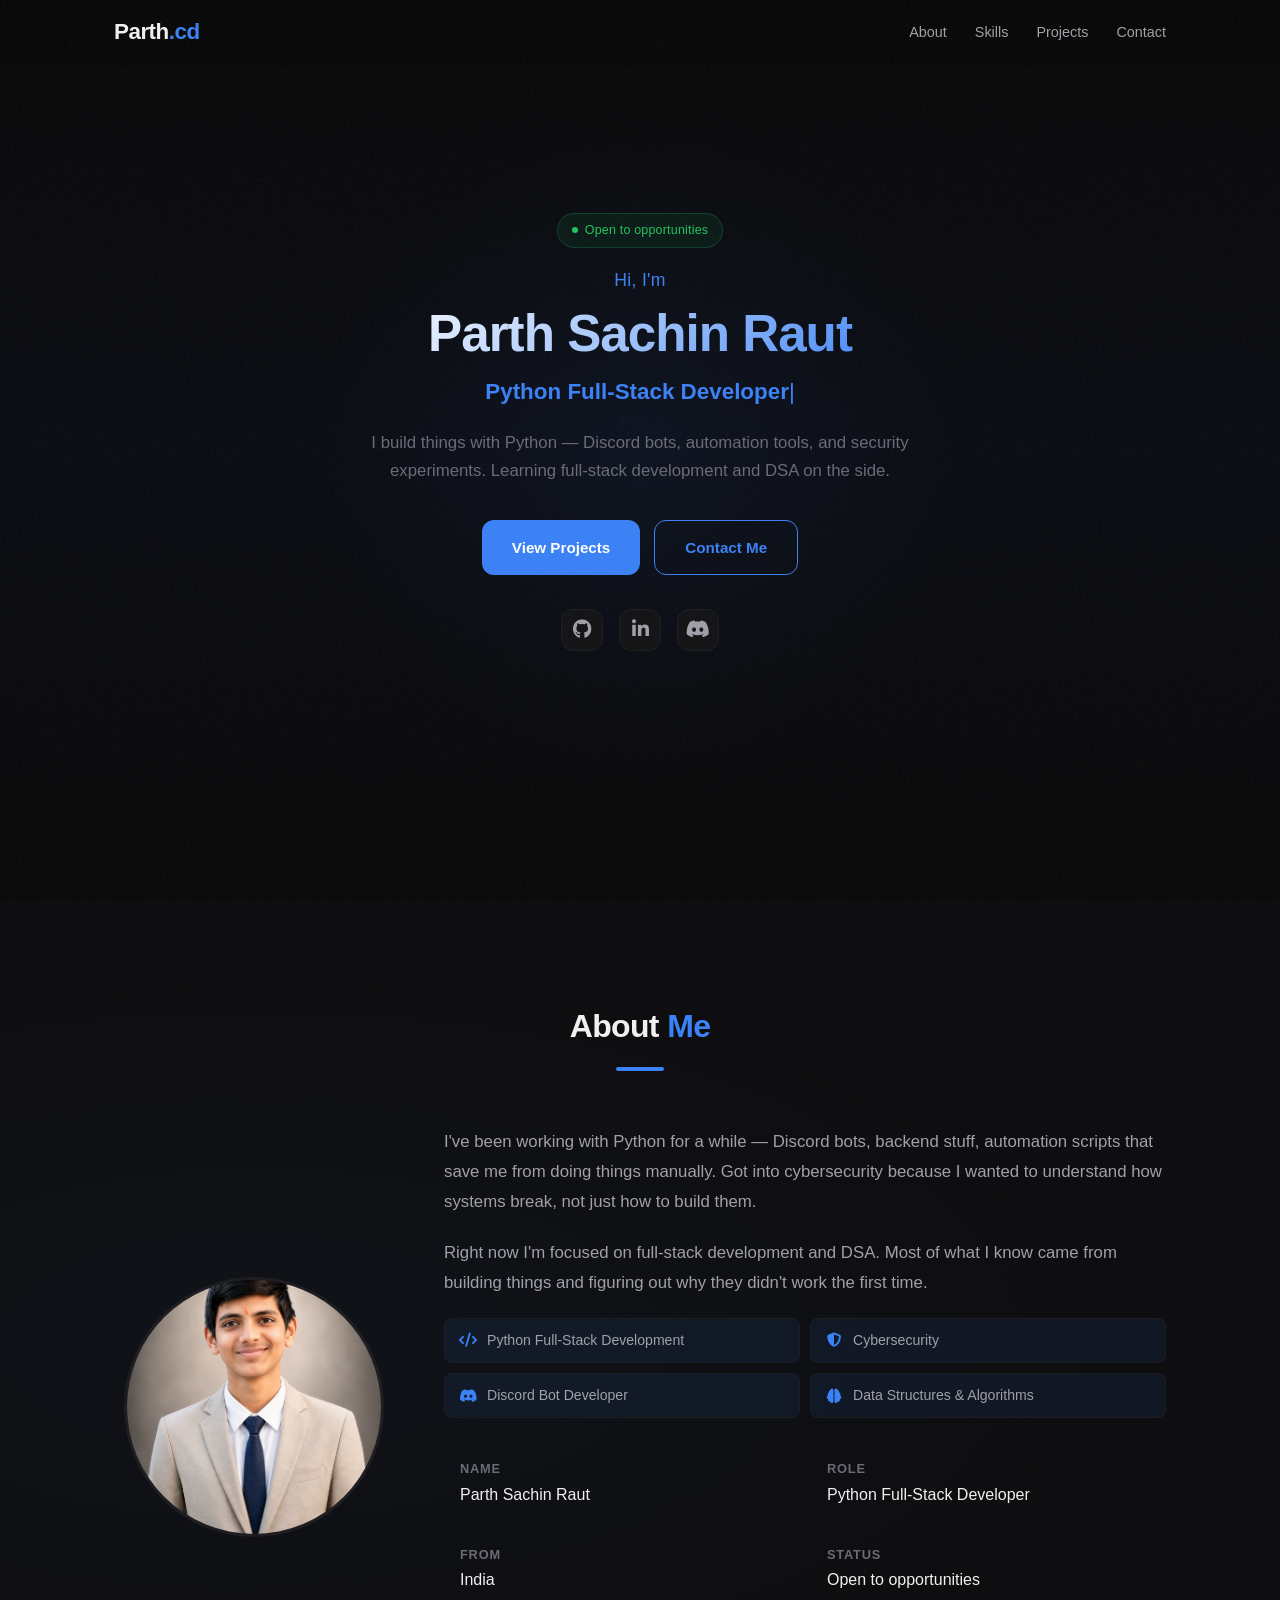
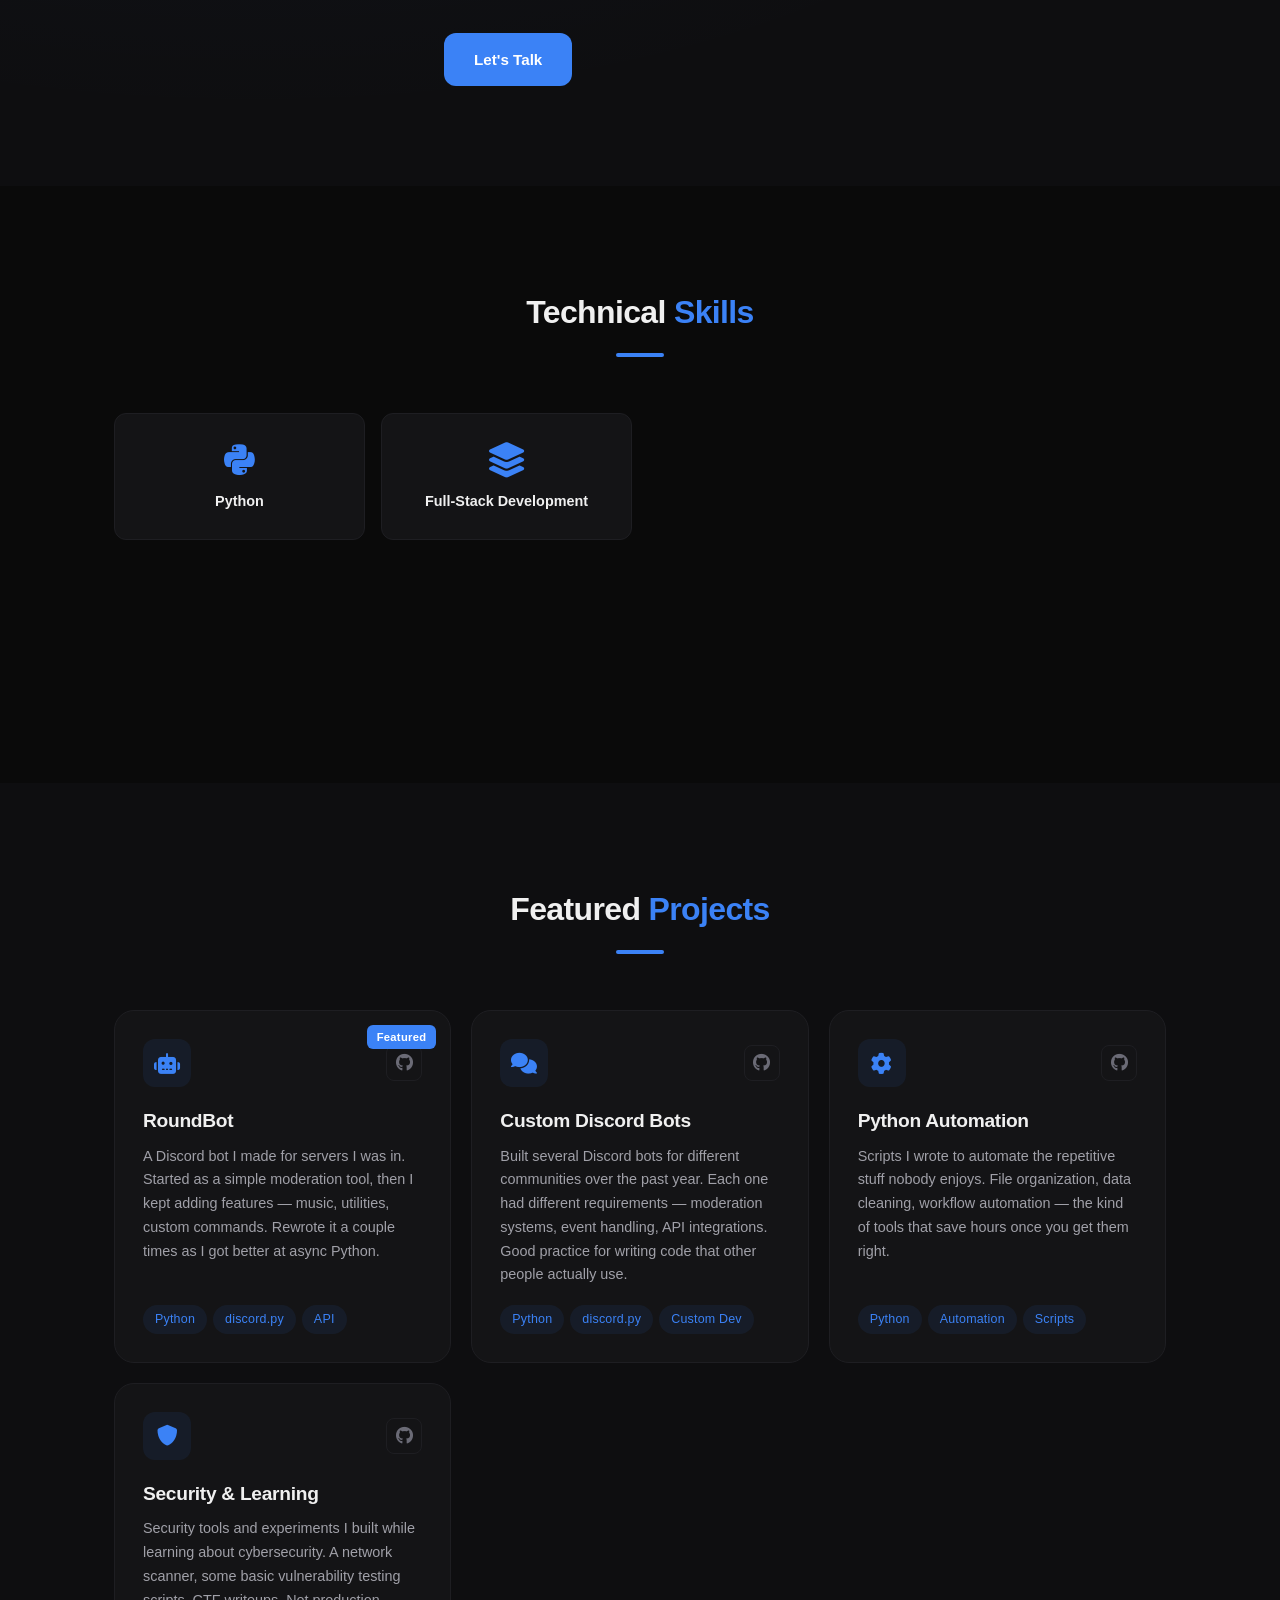
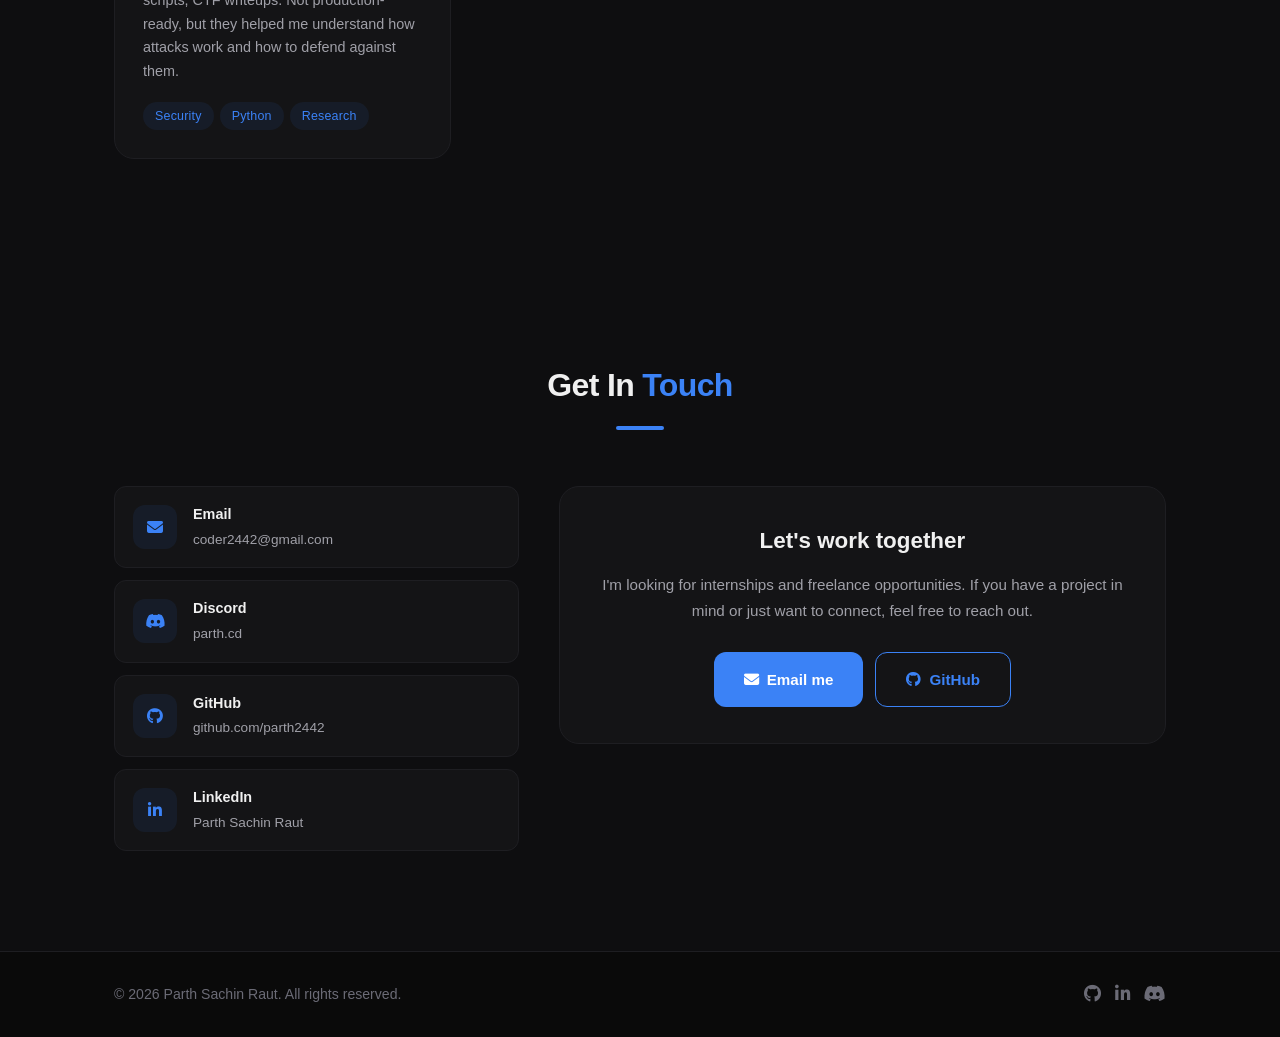
==== index.html @ 7545dc6d "Initial commit Created from https://vercel.com/new" ====
<!DOCTYPE html>
<html lang="en">
<head>
    <meta charset="UTF-8">
    <meta name="viewport" content="width=device-width, initial-scale=1.0">

    <!-- Before deploying, replace https://parth2442.github.io with your domain -->

    <title>Parth Raut | Developer & Cybersecurity Enthusiast</title>
    <meta name="description" content="Parth Raut — builds things with Python, makes Discord bots, pokes at security stuff. Portfolio and projects.">
    <meta name="keywords" content="Parth Raut, Python Developer, Full-Stack Developer, Ethical Hacker, Discord Bot Developer, Cybersecurity, Portfolio">
    <meta name="author" content="Parth Sachin Raut">
    <meta name="robots" content="index, follow">
    <meta property="og:title" content="Parth Raut | Developer & Cybersecurity Enthusiast">
    <meta property="og:description" content="Parth Raut — builds things with Python, makes Discord bots, pokes at security stuff.">
    <meta property="og:type" content="website">
    <meta property="og:url" content="https://parth2442.github.io">
    <meta property="og:image" content="favicon.svg">
    <meta property="og:image:width" content="100">
    <meta property="og:image:height" content="100">
    <meta property="og:locale" content="en_IN">
    <meta property="og:site_name" content="Parth Raut Portfolio">
    <meta name="twitter:card" content="summary_large_image">
    <meta name="twitter:title" content="Parth Raut | Developer">
    <meta name="twitter:description" content="Python developer, Discord bots, cybersecurity experiments.">
    <meta name="twitter:image" content="favicon.svg">
    <link rel="icon" type="image/svg+xml" href="favicon.svg">
    <link rel="canonical" href="https://parth2442.github.io">
    <link rel="preconnect" href="https://cdnjs.cloudflare.com">
    <link rel="stylesheet" href="https://cdnjs.cloudflare.com/ajax/libs/font-awesome/6.5.0/css/all.min.css">
    <link rel="stylesheet" href="css/style.css">
</head>
<body>
    <header>
        <nav class="navbar" aria-label="Main navigation">
            <div class="container">
                <a href="#home" class="logo" aria-label="Parth.cd home">Parth<span class="accent">.cd</span></a>
                <ul class="nav-links" id="navLinks">
                    <li><a href="#about" class="nav-link">About</a></li>
                    <li><a href="#skills" class="nav-link">Skills</a></li>
                    <li><a href="#projects" class="nav-link">Projects</a></li>
                    <li><a href="#contact" class="nav-link">Contact</a></li>
                </ul>
                <button class="hamburger" id="hamburger" aria-label="Toggle navigation menu" aria-expanded="false">
                    <span></span>
                    <span></span>
                    <span></span>
                </button>
            </div>
        </nav>
    </header>

    <main>
        <section id="home" class="hero" aria-label="Hero introduction">
            <div class="hero-glow" aria-hidden="true"></div>
            <div class="container">
                <div class="hero-content hero-entrance" id="heroContent">
                    <span class="hero-status">Open to opportunities</span>
                    <p class="hero-greeting">Hi, I'm</p>
                    <h1 class="hero-name">Parth Sachin Raut</h1>
                    <h2 class="hero-role"><span class="typing-text" aria-label="Typing role"></span><span class="cursor" aria-hidden="true">|</span></h2>
                    <p class="hero-tagline">I build things with Python — Discord bots, automation tools, and security experiments. Learning full-stack development and DSA on the side.</p>
                    <div class="hero-buttons">
                        <a href="#projects" class="btn btn-primary">View Projects</a>
                        <a href="#contact" class="btn btn-outline">Contact Me</a>
                    </div>
                    <div class="hero-socials">
                        <a href="https://github.com/parth2442" target="_blank" rel="noopener noreferrer" class="social-link" title="GitHub" aria-label="GitHub profile"><i class="fab fa-github"></i></a>
                        <a href="https://www.linkedin.com/in/parth-sachin-raut-/" target="_blank" rel="noopener noreferrer" class="social-link" title="LinkedIn" aria-label="LinkedIn profile"><i class="fab fa-linkedin-in"></i></a>
                        <a href="https://discord.com/users/parth.cd" target="_blank" rel="noopener noreferrer" class="social-link" title="Discord" aria-label="Discord profile"><i class="fab fa-discord"></i></a>
                    </div>
                </div>
            </div>
        </section>

        <section id="about" class="about section" aria-label="About me">
            <div class="container section-hidden" id="aboutContainer">
                <h2 class="section-title">About <span class="accent">Me</span></h2>
                <div class="about-content">
                    <div class="about-image">
                        <div class="image-frame">
                            <picture>
                                <source srcset="profile.webp" type="image/webp">
                                <img src="profile.png" alt="Portrait of Parth Raut" class="profile-img" loading="lazy" width="260" height="260">
                            </picture>
                        </div>
                    </div>
                    <div class="about-text">
                        <p>I've been working with Python for a while — Discord bots, backend stuff, automation scripts that save me from doing things manually. Got into cybersecurity because I wanted to understand how systems break, not just how to build them.</p>
                        <p>Right now I'm focused on full-stack development and DSA. Most of what I know came from building things and figuring out why they didn't work the first time.</p>
                        <div class="about-focus">
                            <div class="focus-item"><i class="fas fa-code"></i> Python Full-Stack Development</div>
                            <div class="focus-item"><i class="fas fa-shield-alt"></i> Cybersecurity</div>
                            <div class="focus-item"><i class="fab fa-discord"></i> Discord Bot Developer</div>
                            <div class="focus-item"><i class="fas fa-brain"></i> Data Structures &amp; Algorithms</div>
                        </div>
                        <div class="about-info">
                            <div class="info-item">
                                <span class="info-label">Name</span>
                                <span class="info-value">Parth Sachin Raut</span>
                            </div>
                            <div class="info-item">
                                <span class="info-label">Role</span>
                                <span class="info-value">Python Full-Stack Developer</span>
                            </div>
                            <div class="info-item">
                                <span class="info-label">From</span>
                                <span class="info-value">India</span>
                            </div>
                            <div class="info-item">
                                <span class="info-label">Status</span>
                                <span class="info-value">Open to opportunities</span>
                            </div>
                        </div>
                        <a href="#contact" class="btn btn-primary">Let's Talk</a>
                    </div>
                </div>
            </div>
        </section>

        <section id="skills" class="skills section" aria-label="Technical skills">
            <div class="container section-hidden" id="skillsContainer">
                <h2 class="section-title">Technical <span class="accent">Skills</span></h2>
                <div class="skills-grid">
                    <div class="skill-card" tabindex="0">
                        <div class="skill-icon"><i class="fab fa-python"></i></div>
                        <h3>Python</h3>
                    </div>
                    <div class="skill-card" tabindex="0">
                        <div class="skill-icon"><i class="fas fa-layer-group"></i></div>
                        <h3>Full-Stack Development</h3>
                    </div>
                    <div class="skill-card" tabindex="0">
                        <div class="skill-icon"><i class="fab fa-discord"></i></div>
                        <h3>Discord Bot Development</h3>
                    </div>
                    <div class="skill-card" tabindex="0">
                        <div class="skill-icon"><i class="fas fa-shield-alt"></i></div>
                        <h3>Cybersecurity</h3>
                    </div>
                    <div class="skill-card" tabindex="0">
                        <div class="skill-icon"><i class="fab fa-git-alt"></i></div>
                        <h3>Git &amp; GitHub</h3>
                    </div>
                    <div class="skill-card" tabindex="0">
                        <div class="skill-icon"><i class="fas fa-plug"></i></div>
                        <h3>APIs &amp; Automation</h3>
                    </div>
                    <div class="skill-card" tabindex="0">
                        <div class="skill-icon"><i class="fas fa-code-branch"></i></div>
                        <h3>Data Structures &amp; Algorithms</h3>
                    </div>
                    <div class="skill-card" tabindex="0">
                        <div class="skill-icon"><i class="fas fa-lightbulb"></i></div>
                        <h3>Problem Solving</h3>
                    </div>
                </div>
            </div>
        </section>

        <section id="projects" class="projects section" aria-label="Featured projects">
            <div class="container section-hidden" id="projectsContainer">
                <h2 class="section-title">Featured <span class="accent">Projects</span></h2>
                <div class="projects-grid">
                    <article class="project-card project-featured">
                        <div class="project-featured-badge">Featured</div>
                        <div class="project-header">
                            <div class="project-icon"><i class="fas fa-robot"></i></div>
                            <div class="project-links">
                                <a href="#" target="_blank" rel="noopener noreferrer" title="View on GitHub" aria-label="RoundBot GitHub repository"><i class="fab fa-github"></i></a>
                            </div>
                        </div>
                        <h3>RoundBot</h3>
                        <p>A Discord bot I made for servers I was in. Started as a simple moderation tool, then I kept adding features — music, utilities, custom commands. Rewrote it a couple times as I got better at async Python.</p>
                        <div class="project-tags">
                            <span>Python</span>
                            <span>discord.py</span>
                            <span>API</span>
                        </div>
                    </article>
                    <article class="project-card">
                        <div class="project-header">
                            <div class="project-icon"><i class="fas fa-comments"></i></div>
                            <div class="project-links">
                                <a href="#" target="_blank" rel="noopener noreferrer" title="View on GitHub" aria-label="Custom Discord Bots GitHub repository"><i class="fab fa-github"></i></a>
                            </div>
                        </div>
                        <h3>Custom Discord Bots</h3>
                        <p>Built several Discord bots for different communities over the past year. Each one had different requirements — moderation systems, event handling, API integrations. Good practice for writing code that other people actually use.</p>
                        <div class="project-tags">
                            <span>Python</span>
                            <span>discord.py</span>
                            <span>Custom Dev</span>
                        </div>
                    </article>
                    <article class="project-card">
                        <div class="project-header">
                            <div class="project-icon"><i class="fas fa-gear"></i></div>
                            <div class="project-links">
                                <a href="#" target="_blank" rel="noopener noreferrer" title="View on GitHub" aria-label="Python Automation GitHub repository"><i class="fab fa-github"></i></a>
                            </div>
                        </div>
                        <h3>Python Automation</h3>
                        <p>Scripts I wrote to automate the repetitive stuff nobody enjoys. File organization, data cleaning, workflow automation — the kind of tools that save hours once you get them right.</p>
                        <div class="project-tags">
                            <span>Python</span>
                            <span>Automation</span>
                            <span>Scripts</span>
                        </div>
                    </article>
                    <article class="project-card">
                        <div class="project-header">
                            <div class="project-icon"><i class="fas fa-shield"></i></div>
                            <div class="project-links">
                                <a href="#" target="_blank" rel="noopener noreferrer" title="View on GitHub" aria-label="Security projects GitHub repository"><i class="fab fa-github"></i></a>
                            </div>
                        </div>
                        <h3>Security &amp; Learning</h3>
                        <p>Security tools and experiments I built while learning about cybersecurity. A network scanner, some basic vulnerability testing scripts, CTF writeups. Not production-ready, but they helped me understand how attacks work and how to defend against them.</p>
                        <div class="project-tags">
                            <span>Security</span>
                            <span>Python</span>
                            <span>Research</span>
                        </div>
                    </article>
                </div>
            </div>
        </section>

        <section id="contact" class="contact section" aria-label="Contact information">
            <div class="container section-hidden" id="contactContainer">
                <h2 class="section-title">Get In <span class="accent">Touch</span></h2>
                <div class="contact-content">
                    <div class="contact-info">
                        <div class="contact-item">
                            <i class="fas fa-envelope" aria-hidden="true"></i>
                            <div>
                                <h4>Email</h4>
                                <p><a href="mailto:coder2442@gmail.com" class="contact-link">coder2442@gmail.com</a></p>
                            </div>
                        </div>
                        <div class="contact-item">
                            <i class="fab fa-discord" aria-hidden="true"></i>
                            <div>
                                <h4>Discord</h4>
                                <p class="contact-link">parth.cd</p>
                            </div>
                        </div>
                        <div class="contact-item">
                            <i class="fab fa-github" aria-hidden="true"></i>
                            <div>
                                <h4>GitHub</h4>
                                <p><a href="https://github.com/parth2442" target="_blank" rel="noopener noreferrer" class="contact-link">github.com/parth2442</a></p>
                            </div>
                        </div>
                        <div class="contact-item">
                            <i class="fab fa-linkedin-in" aria-hidden="true"></i>
                            <div>
                                <h4>LinkedIn</h4>
                                <p><a href="https://www.linkedin.com/in/parth-sachin-raut-/" target="_blank" rel="noopener noreferrer" class="contact-link">Parth Sachin Raut</a></p>
                            </div>
                        </div>
                    </div>
                    <div class="contact-cta">
                        <h3>Let's work together</h3>
                        <p>I'm looking for internships and freelance opportunities. If you have a project in mind or just want to connect, feel free to reach out.</p>
                        <div class="contact-cta-buttons">
                            <a href="mailto:coder2442@gmail.com" class="btn btn-primary"><i class="fas fa-envelope" aria-hidden="true"></i> Email me</a>
                            <a href="https://github.com/parth2442" target="_blank" rel="noopener noreferrer" class="btn btn-outline"><i class="fab fa-github" aria-hidden="true"></i> GitHub</a>
                        </div>
                    </div>
                </div>
            </div>
        </section>
    </main>

    <footer class="footer" role="contentinfo">
        <div class="container">
            <div class="footer-content">
                <p>&copy; 2026 Parth Sachin Raut. All rights reserved.</p>
                <div class="footer-socials">
                    <a href="https://github.com/parth2442" target="_blank" rel="noopener noreferrer" title="GitHub" aria-label="GitHub"><i class="fab fa-github"></i></a>
                    <a href="https://www.linkedin.com/in/parth-sachin-raut-/" target="_blank" rel="noopener noreferrer" title="LinkedIn" aria-label="LinkedIn"><i class="fab fa-linkedin-in"></i></a>
                    <a href="https://discord.com/users/parth.cd" target="_blank" rel="noopener noreferrer" title="Discord" aria-label="Discord"><i class="fab fa-discord"></i></a>
                </div>
            </div>
        </div>
    </footer>

    <script src="js/script.js" defer></script>
</body>
</html>
---- css/style.css ----
* {
    margin: 0;
    padding: 0;
    box-sizing: border-box;
}

:root {
    --bg-primary: #0a0a0a;
    --bg-secondary: #0e0e10;
    --bg-card: #141416;
    --bg-elevated: #1a1a1e;
    --text-primary: #f0f0f0;
    --text-secondary: #a0a0a8;
    --text-muted: #6b6b76;
    --accent: #3b82f6;
    --accent-hover: #60a5fa;
    --accent-subtle: rgba(59, 130, 246, 0.08);
    --border: #1e1e22;
    --border-hover: #2a2a30;
    --shadow: 0 8px 30px rgba(0, 0, 0, 0.4);
    --transition: 0.25s ease;
    --radius: 12px;
    --radius-lg: 20px;
    --max-width: 1100px;
    --font-sans: -apple-system, BlinkMacSystemFont, 'Segoe UI', Roboto, Oxygen, Ubuntu, Cantarell, sans-serif;
}

html {
    scroll-behavior: smooth;
    scroll-padding-top: 64px;
}

body {
    font-family: var(--font-sans);
    background: var(--bg-primary);
    color: var(--text-primary);
    line-height: 1.65;
    overflow-x: hidden;
    -webkit-font-smoothing: antialiased;
    -moz-osx-font-smoothing: grayscale;
}

body::before {
    content: '';
    position: fixed;
    inset: 0;
    opacity: 0.025;
    pointer-events: none;
    z-index: 9999;
    background-image: url("data:image/svg+xml,%3Csvg viewBox='0 0 256 256' xmlns='http://www.w3.org/2000/svg'%3E%3Cfilter id='n'%3E%3CfeTurbulence type='fractalNoise' baseFrequency='0.9' numOctaves='4' stitchTiles='stitch'/%3E%3C/filter%3E%3Crect width='100%25' height='100%25' filter='url(%23n)'/%3E%3C/svg%3E");
}

::-webkit-scrollbar { width: 6px; }
::-webkit-scrollbar-track { background: var(--bg-primary); }
::-webkit-scrollbar-thumb { background: var(--border); border-radius: 3px; }
::-webkit-scrollbar-thumb:hover { background: var(--border-hover); }

::selection {
    background: var(--accent);
    color: #fff;
}

.container {
    max-width: var(--max-width);
    margin: 0 auto;
    padding: 0 24px;
}

section {
    padding: 100px 0;
    position: relative;
}

.section-title {
    font-size: 2rem;
    text-align: center;
    margin-bottom: 56px;
    font-weight: 700;
    letter-spacing: -0.02em;
}

.section-title::after {
    content: '';
    display: block;
    width: 48px;
    height: 4px;
    background: var(--accent);
    margin: 14px auto 0;
    border-radius: 2px;
}

.accent {
    color: var(--accent);
}

.btn {
    display: inline-flex;
    align-items: center;
    gap: 8px;
    padding: 14px 30px;
    border-radius: var(--radius);
    font-size: 0.95rem;
    font-weight: 600;
    text-decoration: none;
    cursor: pointer;
    border: none;
    transition: all 0.25s cubic-bezier(0.4, 0, 0.2, 1);
    outline: none;
}

.btn:focus-visible {
    outline: 2px solid var(--accent);
    outline-offset: 2px;
}

.btn-primary {
    background: var(--accent);
    color: #fff;
}

.btn-primary:hover {
    background: var(--accent-hover);
    transform: translateY(-2px);
    box-shadow: 0 8px 25px rgba(59, 130, 246, 0.3);
}

.btn-outline {
    background: transparent;
    color: var(--accent);
    border: 1.5px solid var(--accent);
}

.btn-outline:hover {
    background: var(--accent);
    color: #fff;
    transform: translateY(-2px);
}

.btn-ghost {
    background: transparent;
    color: var(--text-secondary);
    border: 1px solid var(--border);
}

.btn-ghost:hover {
    border-color: var(--accent);
    color: var(--accent);
}

/* nav */
.navbar {
    position: fixed;
    top: 0;
    left: 0;
    width: 100%;
    z-index: 1000;
    background: rgba(10, 10, 10, 0.85);
    backdrop-filter: blur(16px);
    -webkit-backdrop-filter: blur(16px);
    border-bottom: 1px solid transparent;
    transition: border-color 0.25s ease, background 0.25s ease;
}

.navbar.scrolled {
    background: rgba(10, 10, 10, 0.95);
    border-bottom-color: var(--border);
    box-shadow: 0 4px 20px rgba(0, 0, 0, 0.3);
}

.navbar .container {
    display: flex;
    align-items: center;
    justify-content: space-between;
    height: 64px;
}

.logo {
    font-size: 1.4rem;
    font-weight: 800;
    color: var(--text-primary);
    text-decoration: none;
    letter-spacing: -0.5px;
}

.nav-links {
    display: flex;
    list-style: none;
    gap: 28px;
}

.nav-link {
    color: var(--text-secondary);
    text-decoration: none;
    font-size: 0.9rem;
    font-weight: 500;
    transition: var(--transition);
    position: relative;
    padding: 4px 0;
}

.nav-link::after {
    content: '';
    position: absolute;
    bottom: 0;
    left: 0;
    width: 0;
    height: 2px;
    background: var(--accent);
    transition: var(--transition);
    border-radius: 1px;
}

.nav-link:hover,
.nav-link.active {
    color: var(--text-primary);
}

.nav-link:hover::after,
.nav-link.active::after {
    width: 100%;
}

.hamburger {
    display: none;
    flex-direction: column;
    gap: 5px;
    cursor: pointer;
    padding: 4px;
    background: none;
    border: none;
    outline: none;
}

.hamburger:focus-visible {
    outline: 2px solid var(--accent);
    outline-offset: 4px;
    border-radius: 4px;
}

.hamburger span {
    display: block;
    width: 22px;
    height: 2px;
    background: var(--text-primary);
    transition: var(--transition);
    border-radius: 2px;
}

.hamburger.active span:nth-child(1) {
    transform: rotate(45deg) translate(5px, 5px);
}

.hamburger.active span:nth-child(2) {
    opacity: 0;
}

.hamburger.active span:nth-child(3) {
    transform: rotate(-45deg) translate(5px, -5px);
}

/* reveal on scroll */
.section-hidden {
    opacity: 0;
    transform: translateY(40px);
}

.section-visible {
    opacity: 1;
    transform: translateY(0);
    transition: opacity 0.6s cubic-bezier(0.4, 0, 0.2, 1), transform 0.6s cubic-bezier(0.4, 0, 0.2, 1);
}

/* hero */
.hero {
    min-height: 100vh;
    display: flex;
    align-items: center;
    justify-content: center;
    text-align: center;
    padding-top: 64px;
    position: relative;
    overflow: hidden;
    background: linear-gradient(180deg, var(--bg-primary) 0%, #0b0d14 50%, var(--bg-primary) 100%);
}

.hero-glow {
    position: absolute;
    top: 50%;
    left: 50%;
    width: 700px;
    height: 700px;
    transform: translate(-50%, -50%);
    background: radial-gradient(circle, rgba(59, 130, 246, 0.06) 0%, transparent 65%);
    pointer-events: none;
}

.hero-content {
    max-width: 720px;
    position: relative;
}

.hero-status {
    display: inline-flex;
    align-items: center;
    gap: 7px;
    padding: 6px 14px;
    border-radius: 20px;
    font-size: 0.78rem;
    font-weight: 500;
    background: rgba(34, 197, 94, 0.08);
    border: 1px solid rgba(34, 197, 94, 0.2);
    color: #22c55e;
    margin-bottom: 18px;
    letter-spacing: 0.2px;
}

.hero-status::before {
    content: '';
    width: 6px;
    height: 6px;
    border-radius: 50%;
    background: #22c55e;
    animation: pulseDot 2s ease-in-out infinite;
}

@keyframes pulseDot {
    0%, 100% { opacity: 1; }
    50% { opacity: 0.3; }
}

.hero-greeting {
    font-size: 1.1rem;
    color: var(--accent);
    margin-bottom: 10px;
    font-weight: 500;
    letter-spacing: 0.3px;
}

.hero-name {
    font-size: 3.2rem;
    font-weight: 800;
    margin-bottom: 10px;
    background: linear-gradient(135deg, #fff 0%, var(--accent) 100%);
    -webkit-background-clip: text;
    -webkit-text-fill-color: transparent;
    background-clip: text;
    letter-spacing: -1px;
    line-height: 1.15;
}

.hero-role {
    font-size: 1.4rem;
    color: var(--text-secondary);
    margin-bottom: 18px;
    font-weight: 400;
    min-height: 2rem;
}

.typing-text {
    color: var(--accent);
    font-weight: 600;
}

.cursor {
    color: var(--accent);
    animation: blink 0.7s infinite;
    font-weight: 100;
}

@keyframes blink {
    0%, 50% { opacity: 1; }
    51%, 100% { opacity: 0; }
}

.hero-tagline {
    font-size: 1.05rem;
    color: var(--text-muted);
    margin-bottom: 34px;
    max-width: 560px;
    margin-left: auto;
    margin-right: auto;
    line-height: 1.7;
}

.hero-buttons {
    display: flex;
    gap: 14px;
    justify-content: center;
    margin-bottom: 34px;
    flex-wrap: wrap;
}

.hero-socials {
    display: flex;
    gap: 16px;
    justify-content: center;
}

.social-link {
    color: var(--text-secondary);
    font-size: 1.2rem;
    transition: all 0.25s cubic-bezier(0.4, 0, 0.2, 1);
    width: 42px;
    height: 42px;
    display: flex;
    align-items: center;
    justify-content: center;
    border-radius: var(--radius);
    background: var(--bg-card);
    border: 1px solid var(--border);
    text-decoration: none;
}

.social-link:hover {
    color: var(--accent);
    border-color: var(--accent);
    transform: translateY(-3px);
    box-shadow: 0 4px 15px rgba(59, 130, 246, 0.15);
}

/* hero entrance stagger */
.hero-entrance > * {
    opacity: 0;
    transform: translateY(20px);
}

.hero-entrance > .hero-status { transition: opacity 0.5s ease, transform 0.5s ease; }
.hero-entrance > .hero-greeting { transition: opacity 0.5s ease, transform 0.5s ease; }
.hero-entrance > .hero-name { transition: opacity 0.6s ease, transform 0.6s ease; }
.hero-entrance > .hero-role { transition: opacity 0.5s ease, transform 0.5s ease; }
.hero-entrance > .hero-tagline { transition: opacity 0.5s ease, transform 0.5s ease; }
.hero-entrance > .hero-buttons { transition: opacity 0.5s ease, transform 0.5s ease; }
.hero-entrance > .hero-socials { transition: opacity 0.5s ease, transform 0.5s ease; }

.hero-entrance.visible > * {
    opacity: 1;
    transform: translateY(0);
}

/* about */
.about {
    background: var(--bg-secondary);
    position: relative;
}

.about::before {
    content: '';
    position: absolute;
    inset: 0;
    background: radial-gradient(ellipse at 20% 50%, rgba(59, 130, 246, 0.04) 0%, transparent 60%);
    pointer-events: none;
}

.about-content {
    display: grid;
    grid-template-columns: 280px 1fr;
    gap: 50px;
    align-items: center;
}

.about-image {
    display: flex;
    justify-content: center;
}

.image-frame {
    width: 260px;
    height: 260px;
    border-radius: 50%;
    overflow: hidden;
    border: 3px solid var(--border);
    background: var(--bg-card);
    transition: var(--transition);
    position: relative;
}

.image-frame::after {
    content: '';
    position: absolute;
    inset: 0;
    border-radius: 50%;
    border: 2px solid transparent;
    background: linear-gradient(135deg, var(--accent), transparent, var(--accent)) border-box;
    -webkit-mask: linear-gradient(#fff 0 0) padding-box, linear-gradient(#fff 0 0);
    mask: linear-gradient(#fff 0 0) padding-box, linear-gradient(#fff 0 0);
    -webkit-mask-composite: xor;
    mask-composite: exclude;
    opacity: 0;
    transition: var(--transition);
}

.image-frame:hover::after {
    opacity: 1;
}

.image-frame:hover {
    border-color: transparent;
    transform: scale(1.02);
    box-shadow: 0 0 40px rgba(59, 130, 246, 0.15);
}

.profile-img {
    width: 100%;
    height: 100%;
    object-fit: cover;
    display: block;
}

.about-text p {
    color: var(--text-secondary);
    font-size: 1.05rem;
    margin-bottom: 20px;
    line-height: 1.8;
}

.about-focus {
    display: grid;
    grid-template-columns: 1fr 1fr;
    gap: 10px;
    margin-bottom: 28px;
}

.focus-item {
    display: flex;
    align-items: center;
    gap: 10px;
    padding: 10px 14px;
    border-radius: 8px;
    background: var(--accent-subtle);
    border: 1px solid var(--border);
    font-size: 0.88rem;
    color: var(--text-secondary);
    transition: var(--transition);
}

.focus-item:hover {
    border-color: var(--accent);
    background: rgba(59, 130, 246, 0.12);
}

.focus-item i {
    color: var(--accent);
    font-size: 0.9rem;
    width: 18px;
    text-align: center;
    flex-shrink: 0;
}

.about-info {
    display: grid;
    grid-template-columns: 1fr 1fr;
    gap: 12px;
    margin-bottom: 28px;
}

.info-item {
    display: flex;
    flex-direction: column;
    gap: 2px;
    padding: 12px 16px;
    border-radius: 8px;
    transition: var(--transition);
}

.info-item:hover {
    background: var(--accent-subtle);
}

.info-label {
    font-size: 0.8rem;
    color: var(--text-muted);
    text-transform: uppercase;
    letter-spacing: 0.8px;
    font-weight: 600;
}

.info-value {
    font-size: 1rem;
    color: var(--text-primary);
    font-weight: 500;
}

/* skills */
.skills-grid {
    display: grid;
    grid-template-columns: repeat(4, 1fr);
    gap: 16px;
}

.skill-card {
    background: var(--bg-card);
    border: 1px solid var(--border);
    border-radius: var(--radius);
    padding: 28px 16px;
    text-align: center;
    transition: all 0.3s cubic-bezier(0.4, 0, 0.2, 1);
    cursor: default;
    outline: none;
    position: relative;
}

.skill-card:focus-visible {
    outline: 2px solid var(--accent);
    outline-offset: 2px;
}

.skill-card::after {
    content: '';
    position: absolute;
    inset: -1px;
    border-radius: var(--radius);
    background: linear-gradient(135deg, var(--accent), transparent 40%, transparent 60%, var(--accent));
    opacity: 0;
    transition: opacity 0.3s ease;
    z-index: -1;
}

.skill-card:hover {
    border-color: transparent;
    transform: translateY(-6px) scale(1.02);
    box-shadow: 0 16px 40px rgba(59, 130, 246, 0.12);
    background: var(--bg-elevated);
}

.skill-card:hover::after {
    opacity: 0.6;
}

.skill-icon {
    font-size: 2.2rem;
    color: var(--accent);
    margin-bottom: 14px;
    display: block;
    line-height: 1;
    transition: transform 0.3s ease;
}

.skill-card:hover .skill-icon {
    transform: scale(1.15);
}

.skill-card h3 {
    font-size: 0.9rem;
    font-weight: 600;
    color: var(--text-primary);
    line-height: 1.3;
}

/* projects */
.projects {
    background: var(--bg-secondary);
}

.projects-grid {
    display: grid;
    grid-template-columns: repeat(auto-fill, minmax(320px, 1fr));
    gap: 20px;
}

.project-card {
    background: var(--bg-card);
    border: 1px solid var(--border);
    border-radius: var(--radius-lg);
    padding: 28px;
    transition: all 0.3s cubic-bezier(0.4, 0, 0.2, 1);
    display: flex;
    flex-direction: column;
    position: relative;
    overflow: hidden;
}

.project-card::before {
    content: '';
    position: absolute;
    top: 0;
    left: 0;
    right: 0;
    height: 2px;
    background: linear-gradient(90deg, transparent, var(--accent), transparent);
    transform: scaleX(0);
    transition: transform 0.4s ease;
}

.project-card:hover::before {
    transform: scaleX(1);
}

.project-card:hover {
    border-color: var(--border-hover);
    transform: translateY(-8px);
    box-shadow: 0 20px 50px rgba(0, 0, 0, 0.5);
    background: var(--bg-elevated);
}

.project-featured {
    position: relative;
}

.project-featured-badge {
    position: absolute;
    top: 14px;
    right: 14px;
    background: var(--accent);
    color: #fff;
    font-size: 0.7rem;
    font-weight: 600;
    padding: 3px 10px;
    border-radius: 6px;
    letter-spacing: 0.3px;
    z-index: 1;
}

.project-header {
    display: flex;
    align-items: center;
    justify-content: space-between;
    margin-bottom: 18px;
}

.project-icon {
    width: 48px;
    height: 48px;
    border-radius: var(--radius);
    background: var(--accent-subtle);
    display: flex;
    align-items: center;
    justify-content: center;
    font-size: 1.3rem;
    color: var(--accent);
    flex-shrink: 0;
    transition: transform 0.3s ease;
}

.project-card:hover .project-icon {
    transform: scale(1.1);
}

.project-links {
    display: flex;
    gap: 10px;
}

.project-links a {
    color: var(--text-muted);
    font-size: 1.1rem;
    transition: var(--transition);
    display: flex;
    align-items: center;
    justify-content: center;
    width: 36px;
    height: 36px;
    border-radius: 8px;
    border: 1px solid var(--border);
    text-decoration: none;
}

.project-links a:hover {
    color: var(--accent);
    border-color: var(--accent);
    background: var(--accent-subtle);
}

.project-card h3 {
    font-size: 1.2rem;
    font-weight: 700;
    margin-bottom: 8px;
    letter-spacing: -0.3px;
}

.project-card p {
    color: var(--text-secondary);
    font-size: 0.9rem;
    margin-bottom: 18px;
    line-height: 1.65;
    flex-grow: 1;
}

.project-tags {
    display: flex;
    flex-wrap: wrap;
    gap: 6px;
    margin-top: auto;
}

.project-tags span {
    background: var(--accent-subtle);
    color: var(--accent);
    padding: 4px 12px;
    border-radius: 20px;
    font-size: 0.78rem;
    font-weight: 500;
    letter-spacing: 0.2px;
}

/* contact */
.contact {
    background: var(--bg-secondary);
}

.contact-content {
    display: grid;
    grid-template-columns: 1fr 1.5fr;
    gap: 40px;
    align-items: start;
}

.contact-info {
    display: flex;
    flex-direction: column;
    gap: 12px;
}

.contact-item {
    display: flex;
    align-items: center;
    gap: 16px;
    padding: 16px 18px;
    background: var(--bg-card);
    border: 1px solid var(--border);
    border-radius: var(--radius);
    transition: var(--transition);
}

.contact-item:hover {
    border-color: var(--border-hover);
    background: var(--bg-elevated);
}

.contact-item i {
    width: 44px;
    height: 44px;
    border-radius: var(--radius);
    background: var(--accent-subtle);
    display: flex;
    align-items: center;
    justify-content: center;
    font-size: 1rem;
    color: var(--accent);
    flex-shrink: 0;
}

.contact-item h4 {
    font-size: 0.9rem;
    font-weight: 600;
    margin-bottom: 2px;
}

.contact-item p {
    color: var(--text-secondary);
    font-size: 0.85rem;
}

.contact-link {
    color: var(--text-secondary);
    text-decoration: none;
    transition: var(--transition);
}

.contact-link:hover {
    color: var(--accent);
}

.contact-cta {
    padding: 36px;
    background: var(--bg-card);
    border: 1px solid var(--border);
    border-radius: var(--radius-lg);
    transition: var(--transition);
    text-align: center;
}

.contact-cta:hover {
    border-color: var(--border-hover);
    box-shadow: var(--shadow);
}

.contact-cta h3 {
    font-size: 1.4rem;
    font-weight: 700;
    margin-bottom: 12px;
}

.contact-cta p {
    color: var(--text-secondary);
    margin-bottom: 28px;
    line-height: 1.7;
    font-size: 0.95rem;
}

.contact-cta-buttons {
    display: flex;
    gap: 12px;
    justify-content: center;
    flex-wrap: wrap;
}

/* footer */
.footer {
    padding: 28px 0;
    border-top: 1px solid var(--border);
}

.footer-content {
    display: flex;
    align-items: center;
    justify-content: space-between;
    gap: 16px;
}

.footer p {
    color: var(--text-muted);
    font-size: 0.88rem;
}

.footer-socials {
    display: flex;
    gap: 14px;
}

.footer-socials a {
    color: var(--text-muted);
    font-size: 1.1rem;
    transition: var(--transition);
}

.footer-socials a:hover {
    color: var(--accent);
}

/* responsive */
@media (max-width: 968px) {
    .hero-name {
        font-size: 2.6rem;
    }

    .hero-role {
        font-size: 1.2rem;
    }

    .about-content {
        grid-template-columns: 1fr;
        text-align: center;
    }

    .about-focus {
        text-align: left;
    }

    .about-info {
        grid-template-columns: 1fr 1fr;
        text-align: left;
    }

    .image-frame {
        width: 200px;
        height: 200px;
    }

    .contact-content {
        grid-template-columns: 1fr;
    }

    .skills-grid {
        grid-template-columns: repeat(3, 1fr);
    }
}

@media (max-width: 768px) {
    section {
        padding: 70px 0;
    }

    .section-title {
        font-size: 1.7rem;
        margin-bottom: 40px;
    }

    .nav-links {
        position: fixed;
        top: 64px;
        left: 0;
        width: 100%;
        background: rgba(10, 10, 10, 0.98);
        backdrop-filter: blur(16px);
        flex-direction: column;
        align-items: center;
        padding: 28px 0;
        gap: 18px;
        border-bottom: 1px solid var(--border);
        transform: translateY(-100%);
        opacity: 0;
        pointer-events: none;
        transition: var(--transition);
    }

    .nav-links.active {
        transform: translateY(0);
        opacity: 1;
        pointer-events: all;
    }

    .hamburger {
        display: flex;
    }

    .hero-name {
        font-size: 2rem;
    }

    .hero-tagline {
        font-size: 0.95rem;
    }

    .hero-buttons {
        flex-direction: column;
        align-items: center;
    }

    .btn {
        padding: 12px 28px;
        font-size: 0.9rem;
        width: 100%;
        max-width: 280px;
        justify-content: center;
    }

    .skills-grid {
        grid-template-columns: repeat(2, 1fr);
        gap: 12px;
    }

    .projects-grid {
        grid-template-columns: 1fr;
    }

    .about-focus {
        grid-template-columns: 1fr;
    }

    .about-info {
        grid-template-columns: 1fr;
        text-align: center;
    }

    .footer-content {
        flex-direction: column;
        text-align: center;
    }
}

@media (max-width: 480px) {
    .hero-name {
        font-size: 1.7rem;
    }

    .hero-role {
        font-size: 1rem;
    }

    .hero-tagline {
        font-size: 0.88rem;
    }

    .skills-grid {
        grid-template-columns: repeat(2, 1fr);
        gap: 10px;
    }

    .skill-card {
        padding: 20px 12px;
    }

    .skill-card h3 {
        font-size: 0.82rem;
    }

    .skill-icon {
        font-size: 1.8rem;
    }

    .container {
        padding: 0 16px;
    }

    .image-frame {
        width: 160px;
        height: 160px;
    }

    .contact-cta {
        padding: 28px 20px;
    }
}
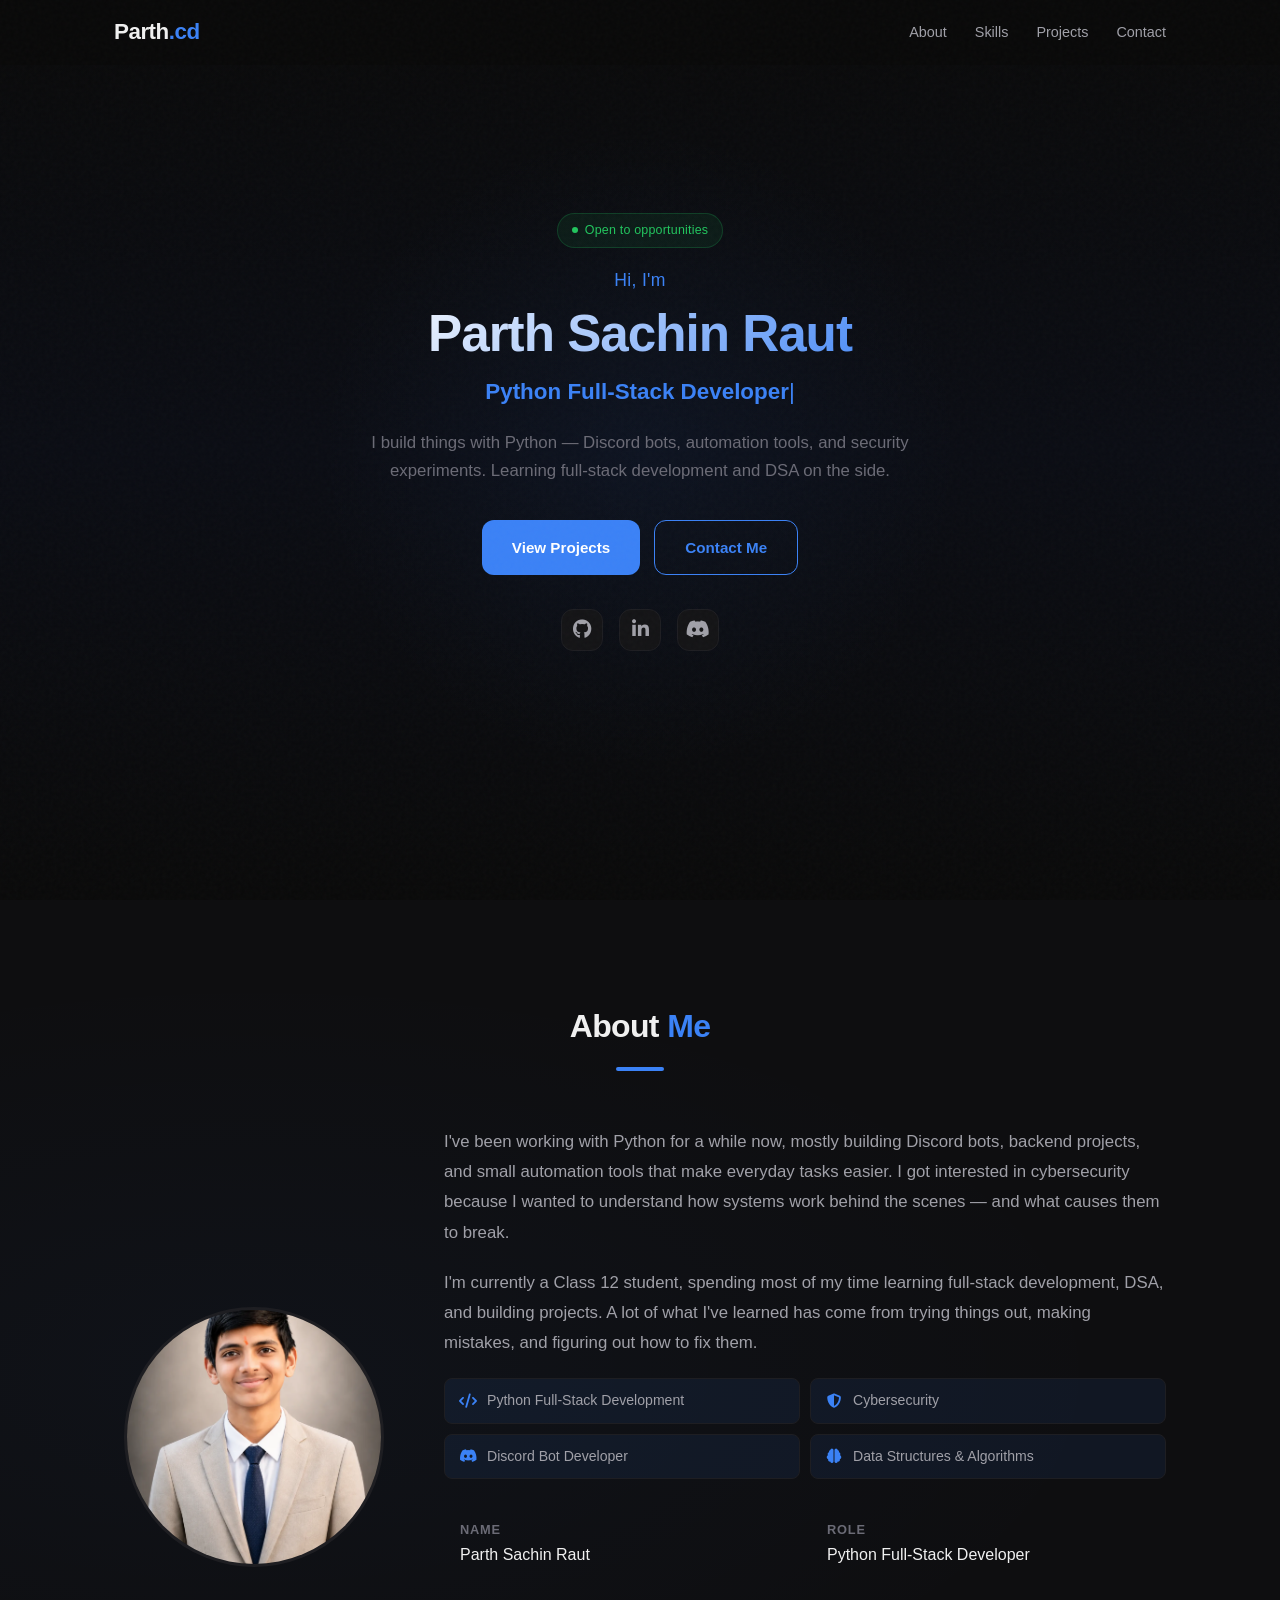
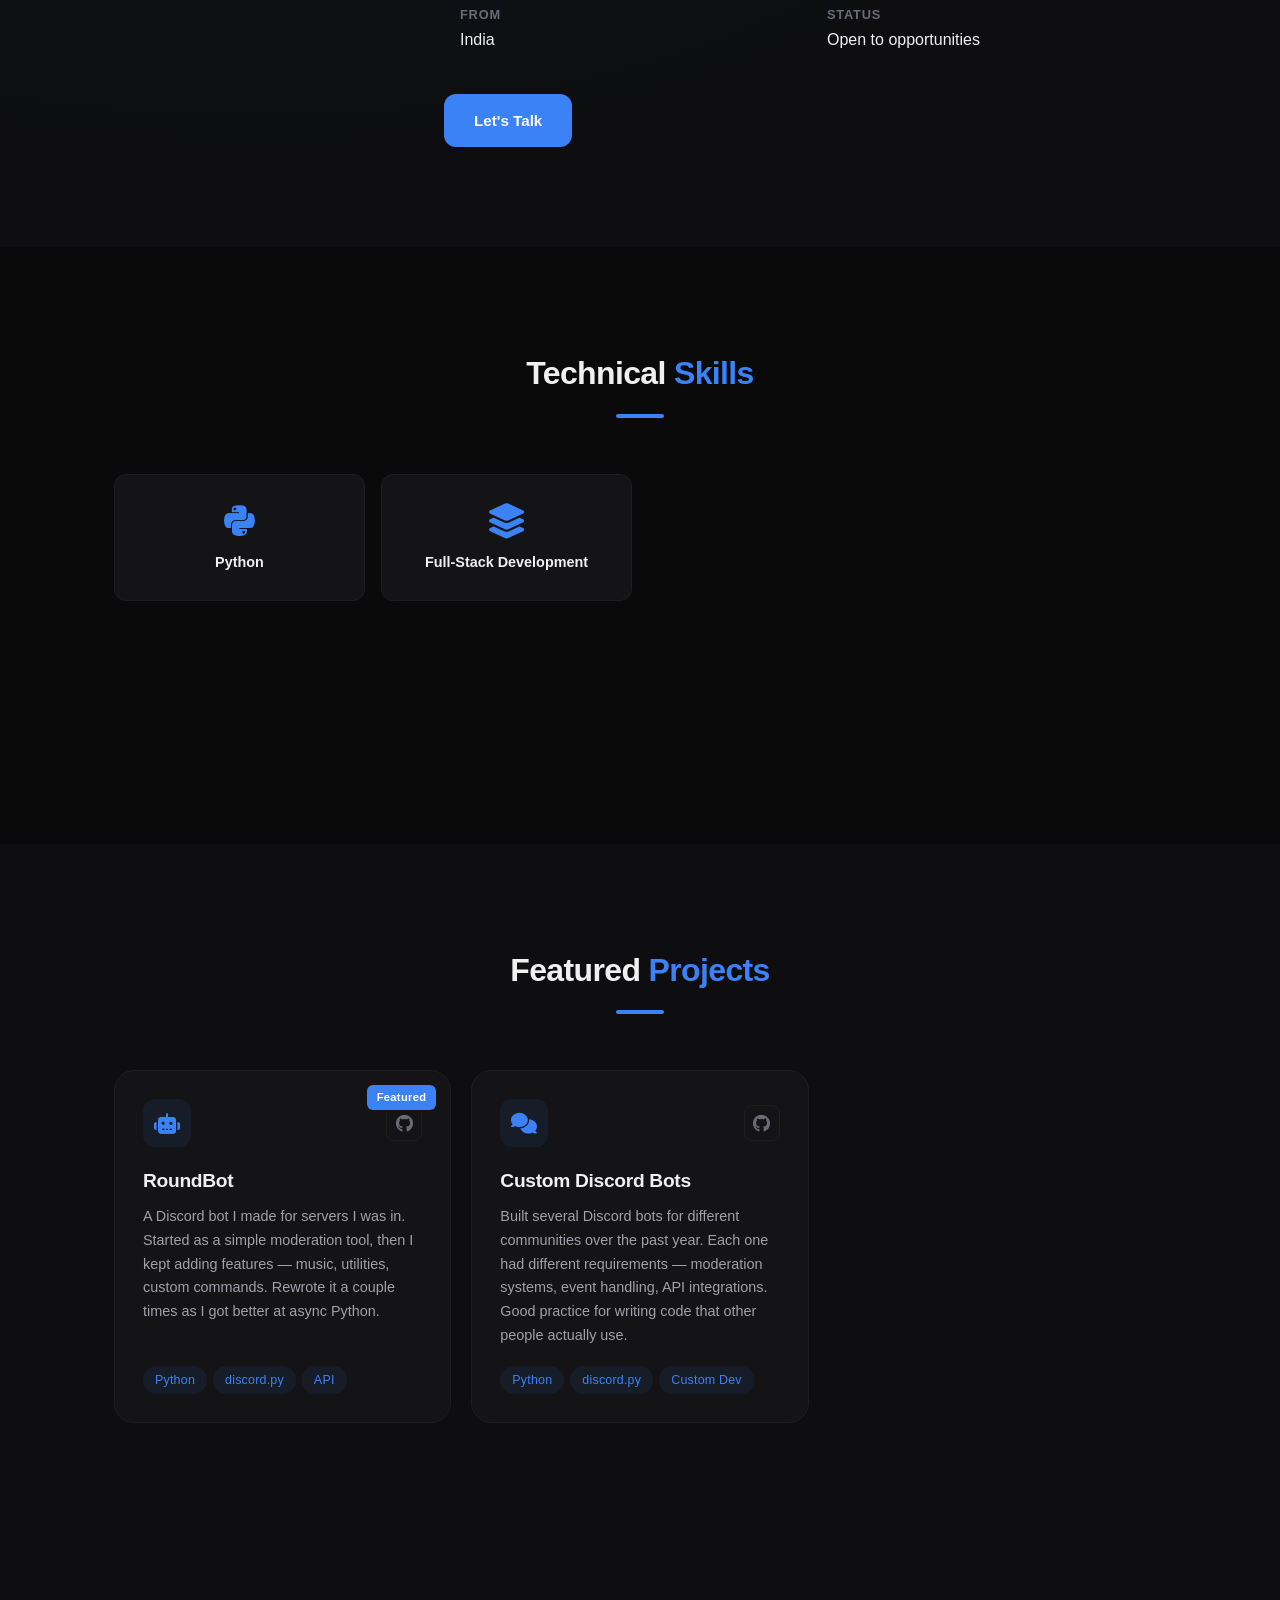
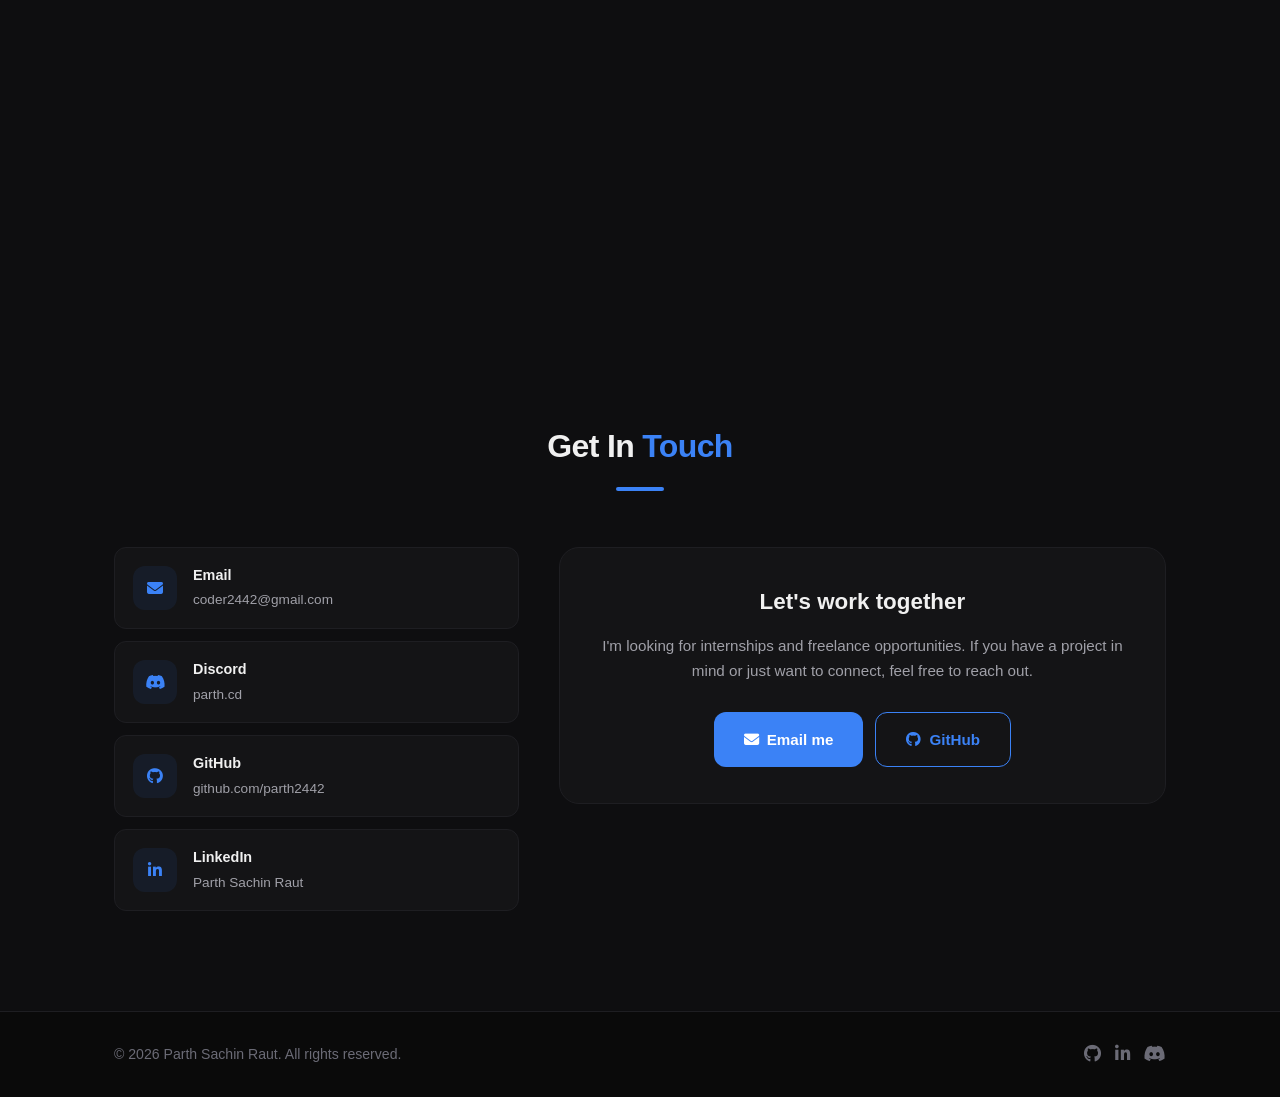
==== commit 72231aaf: "Update About section text" ====
--- a/index.html
+++ b/index.html
@@ -86,8 +86,8 @@
                         </div>
                     </div>
                     <div class="about-text">
-                        <p>I've been working with Python for a while — Discord bots, backend stuff, automation scripts that save me from doing things manually. Got into cybersecurity because I wanted to understand how systems break, not just how to build them.</p>
-                        <p>Right now I'm focused on full-stack development and DSA. Most of what I know came from building things and figuring out why they didn't work the first time.</p>
+                        <p>I've been working with Python for a while now, mostly building Discord bots, backend projects, and small automation tools that make everyday tasks easier. I got interested in cybersecurity because I wanted to understand how systems work behind the scenes — and what causes them to break.</p>
+                        <p>I'm currently a Class 12 student, spending most of my time learning full-stack development, DSA, and building projects. A lot of what I've learned has come from trying things out, making mistakes, and figuring out how to fix them.</p>
                         <div class="about-focus">
                             <div class="focus-item"><i class="fas fa-code"></i> Python Full-Stack Development</div>
                             <div class="focus-item"><i class="fas fa-shield-alt"></i> Cybersecurity</div>
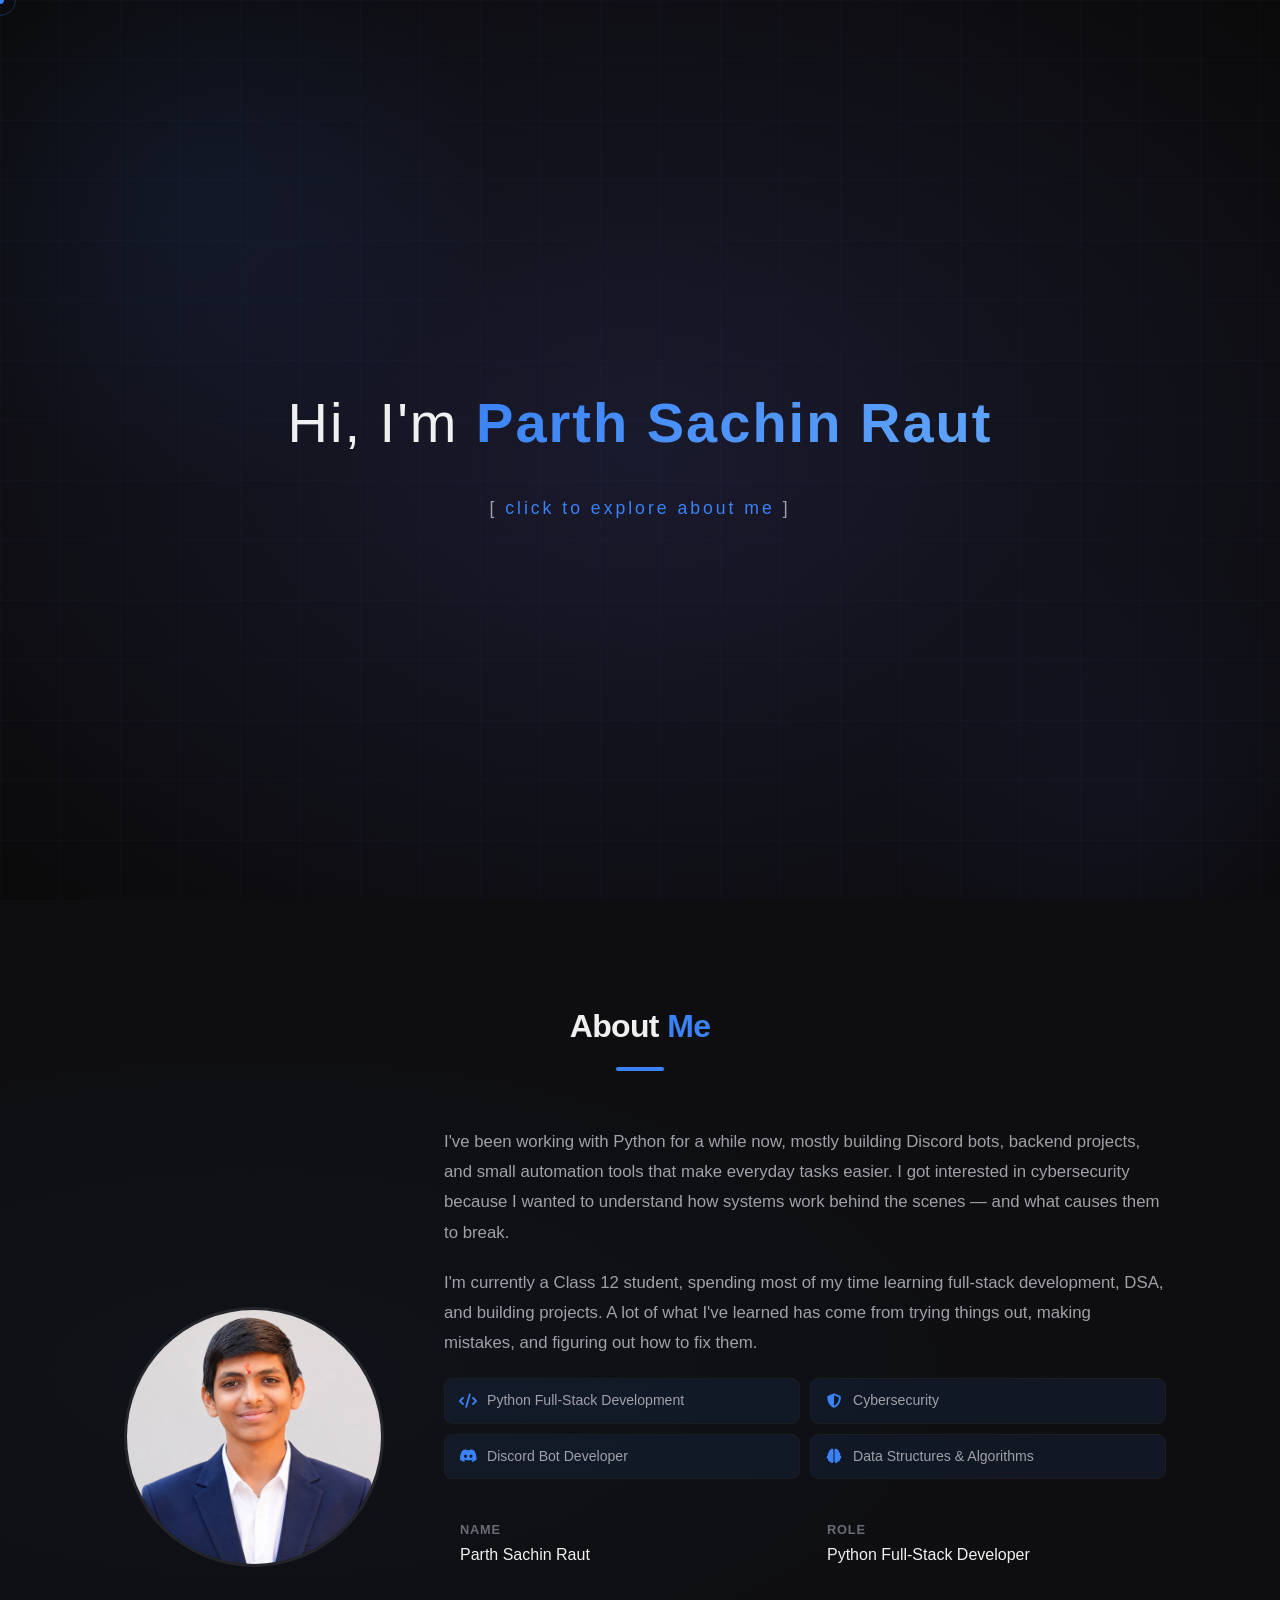
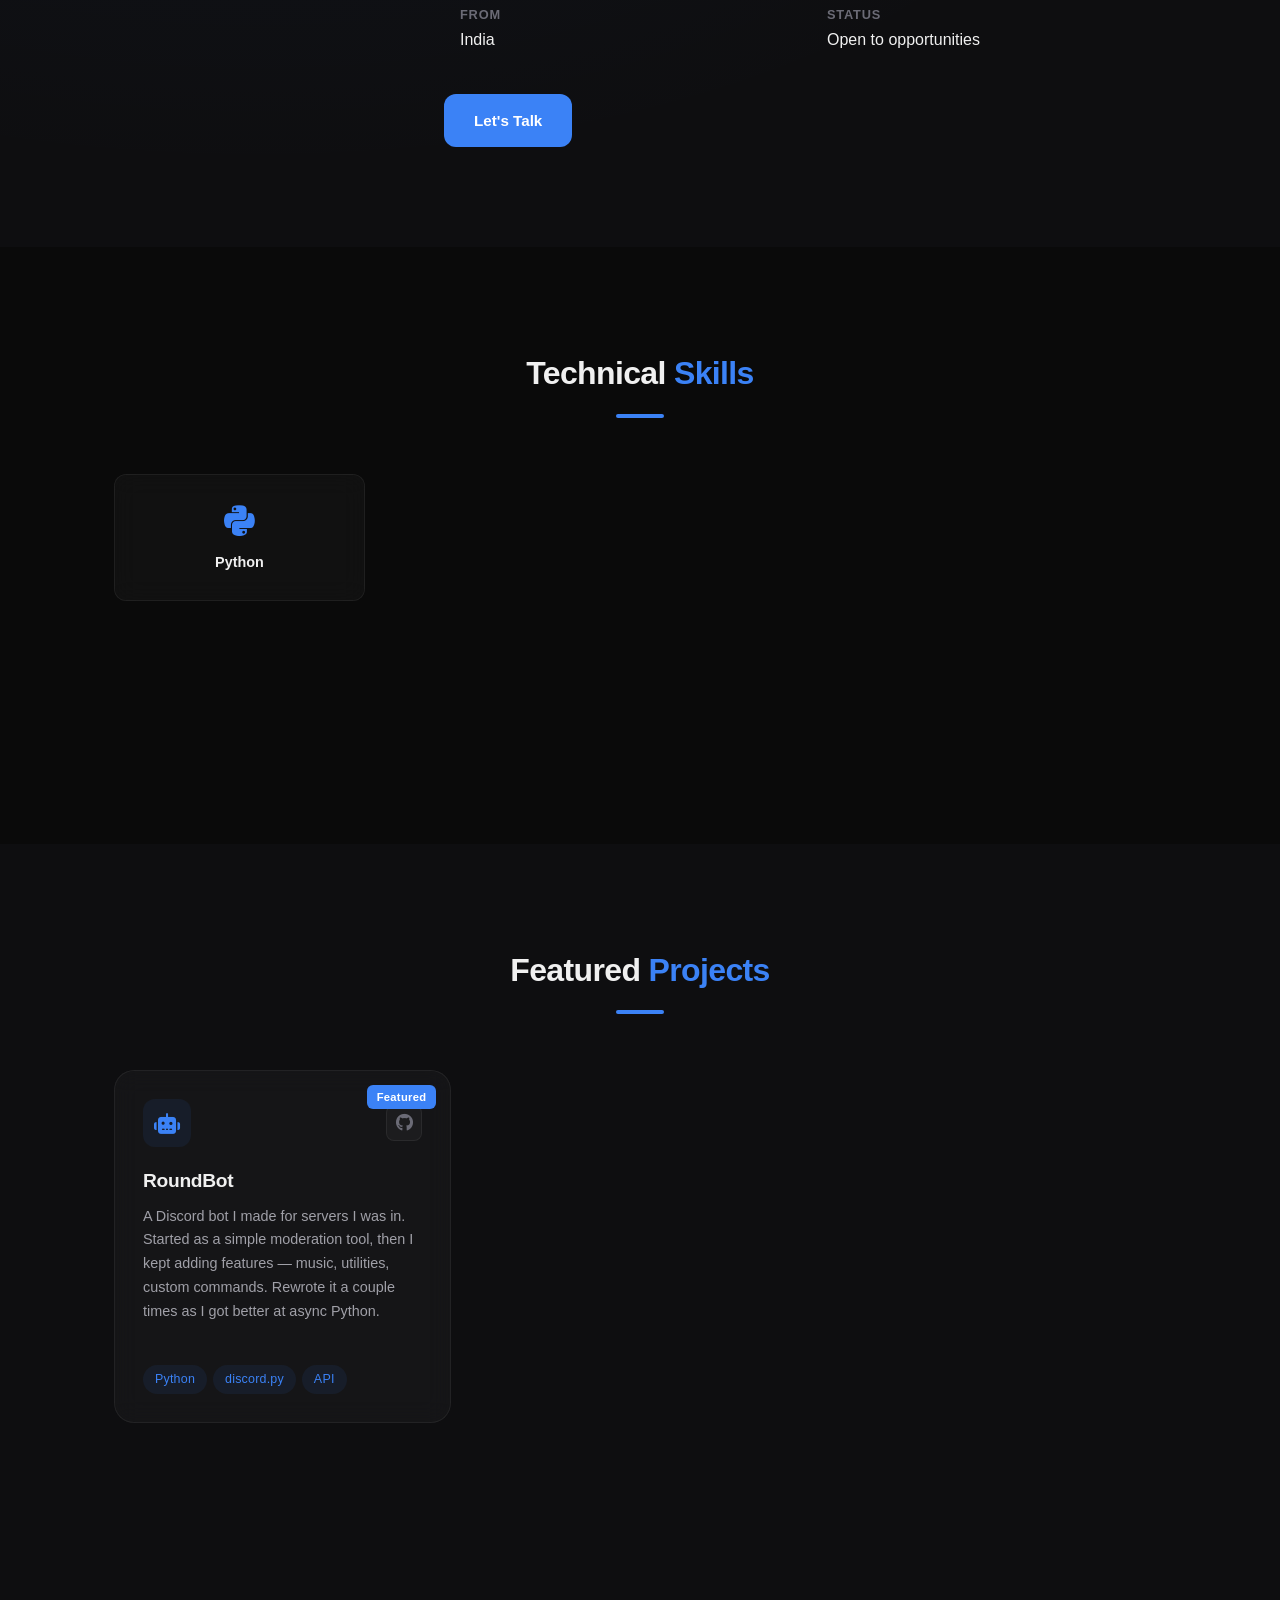
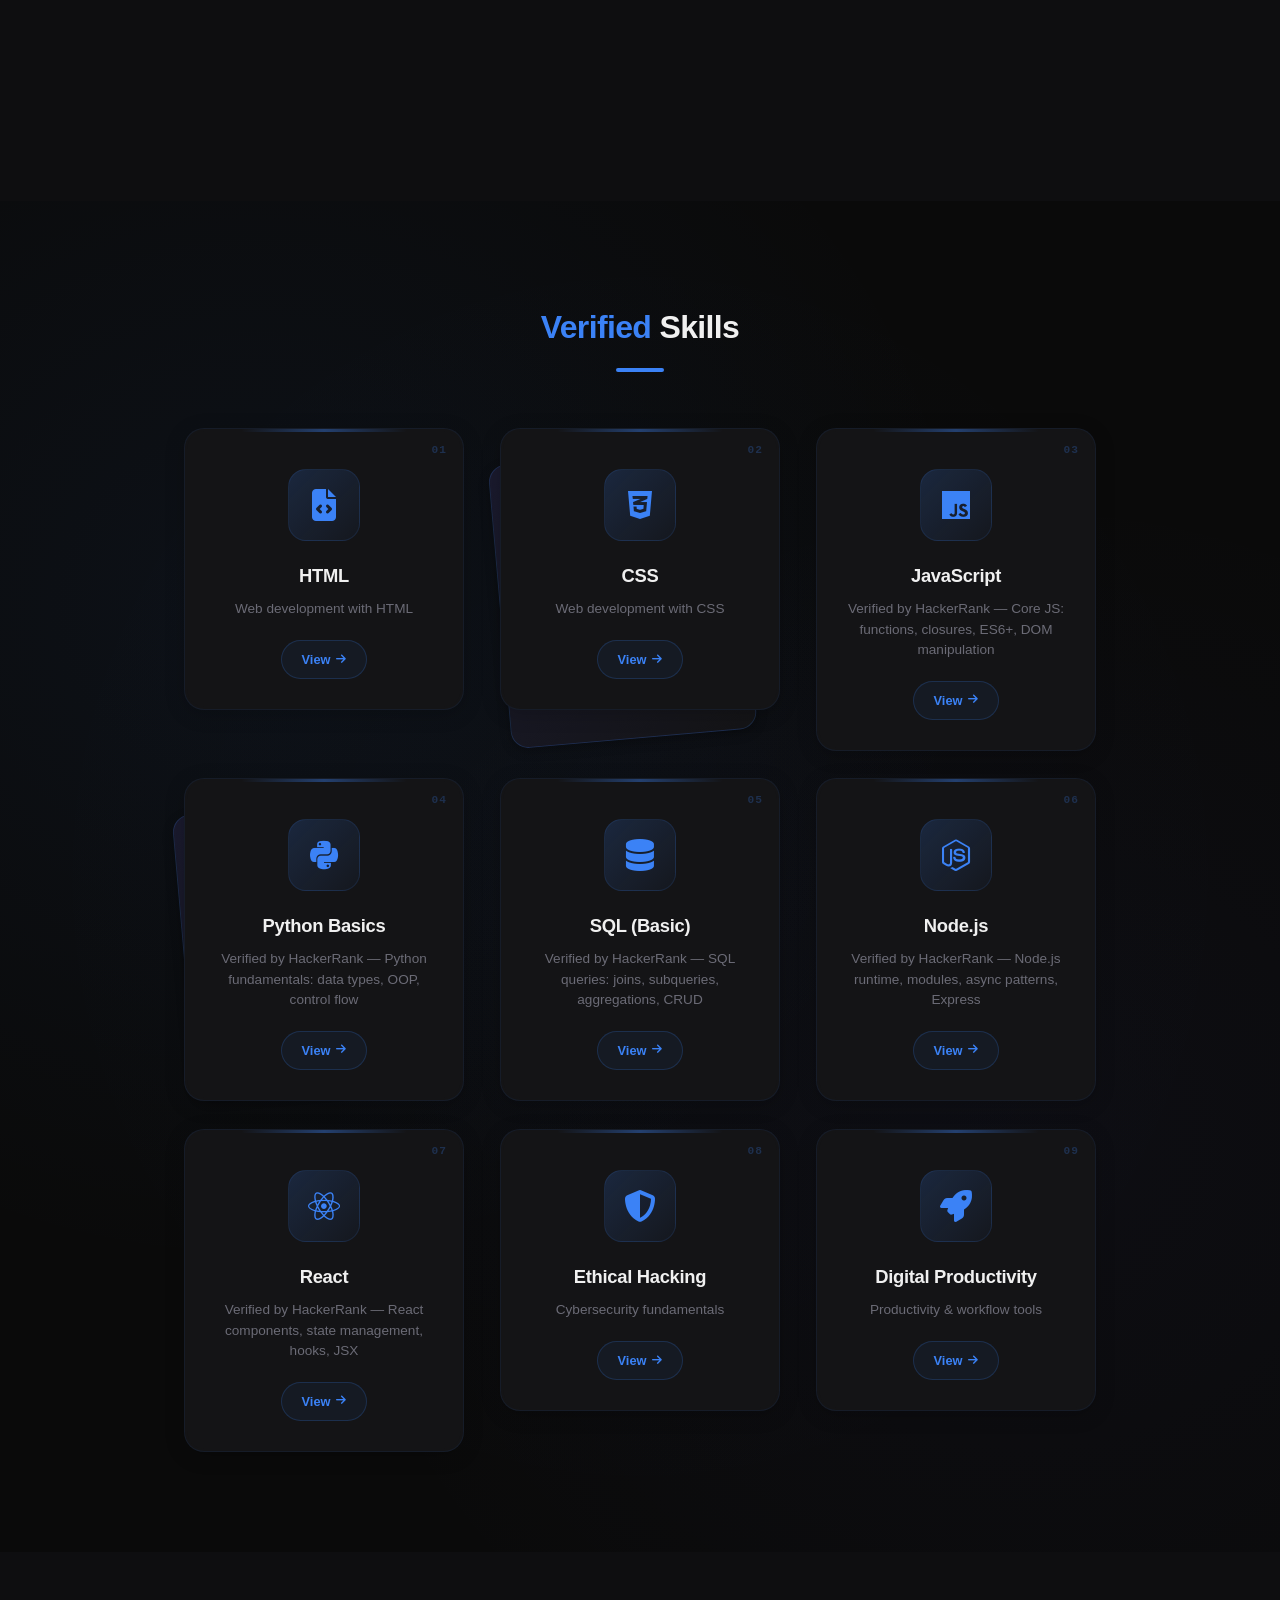
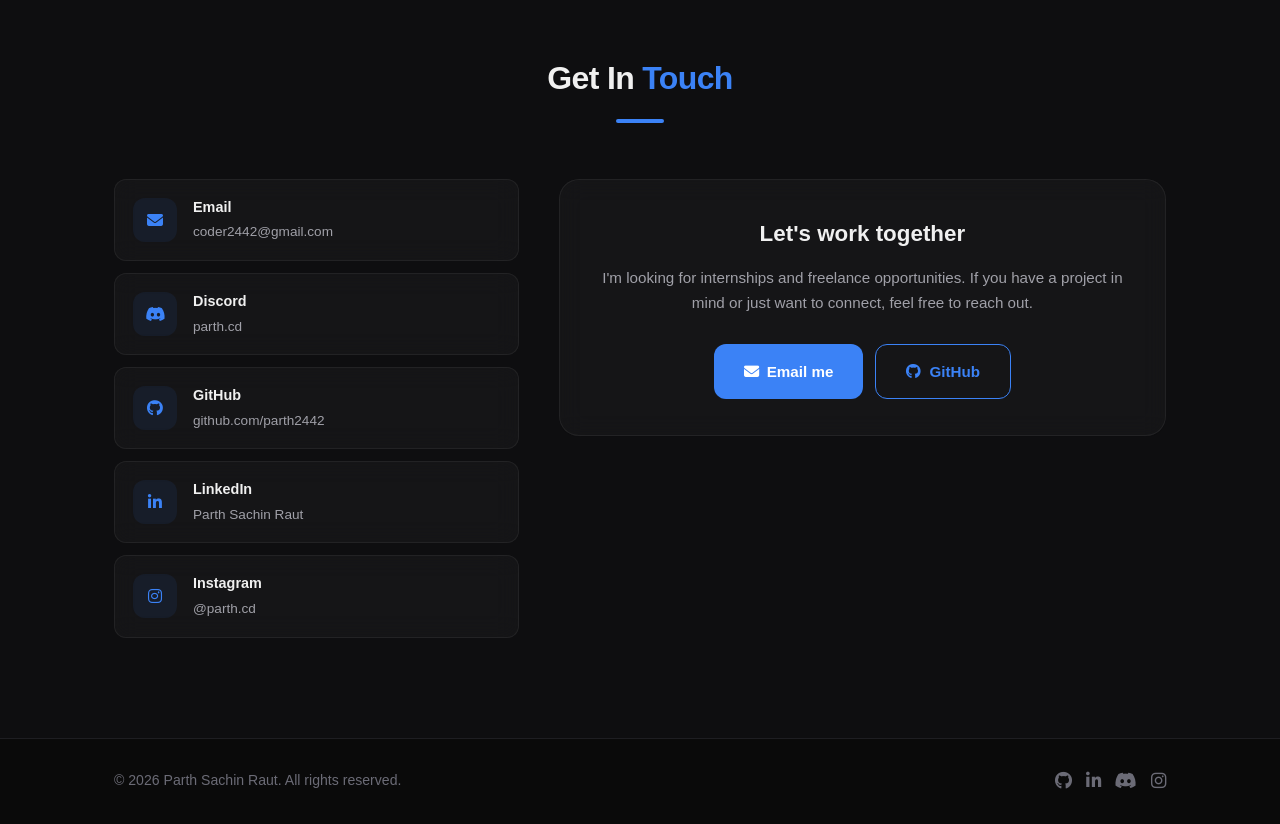
==== commit eab1b0c7: "humanise codebase: added meaningful comments, cleaned up junk files" ====
--- a/index.html
+++ b/index.html
@@ -1,16 +1,19 @@
 <!DOCTYPE html>
 <html lang="en">
 <head>
+    <!-- ===== Meta tags — tells browsers & social platforms about the page ===== -->
     <meta charset="UTF-8">
     <meta name="viewport" content="width=device-width, initial-scale=1.0">
 
-    <!-- Before deploying, replace https://parth2442.github.io with your domain -->
+    <!-- TODO: Before deploying, replace https://parth2442.github.io with your actual domain -->
 
     <title>Parth Raut | Developer & Cybersecurity Enthusiast</title>
     <meta name="description" content="Parth Raut — builds things with Python, makes Discord bots, pokes at security stuff. Portfolio and projects.">
     <meta name="keywords" content="Parth Raut, Python Developer, Full-Stack Developer, Ethical Hacker, Discord Bot Developer, Cybersecurity, Portfolio">
     <meta name="author" content="Parth Sachin Raut">
     <meta name="robots" content="index, follow">
+
+    <!-- Open Graph — controls how links look when shared on social media -->
     <meta property="og:title" content="Parth Raut | Developer & Cybersecurity Enthusiast">
     <meta property="og:description" content="Parth Raut — builds things with Python, makes Discord bots, pokes at security stuff.">
     <meta property="og:type" content="website">
@@ -20,17 +23,47 @@
     <meta property="og:image:height" content="100">
     <meta property="og:locale" content="en_IN">
     <meta property="og:site_name" content="Parth Raut Portfolio">
+
+    <!-- Twitter card — how links look when shared on Twitter/X -->
     <meta name="twitter:card" content="summary_large_image">
     <meta name="twitter:title" content="Parth Raut | Developer">
     <meta name="twitter:description" content="Python developer, Discord bots, cybersecurity experiments.">
     <meta name="twitter:image" content="favicon.svg">
+
+    <!-- Icons & performance -->
     <link rel="icon" type="image/svg+xml" href="favicon.svg">
     <link rel="canonical" href="https://parth2442.github.io">
     <link rel="preconnect" href="https://cdnjs.cloudflare.com">
+
+    <!-- External styles: Font Awesome for icons, then my own stylesheet -->
     <link rel="stylesheet" href="https://cdnjs.cloudflare.com/ajax/libs/font-awesome/6.5.0/css/all.min.css">
     <link rel="stylesheet" href="css/style.css">
 </head>
 <body>
+    <!-- ===== Background effects — floating orbs + starfield canvas ===== -->
+    <div class="bg-canvas"><div class="orb3"></div></div>
+    <canvas id="starfield"></canvas>
+
+    <!-- ===== Custom cursor elements (hidden on touch devices via JS) ===== -->
+    <div class="cursor-ring"></div>
+    <div class="cursor-dot"></div>
+
+    <!-- ============================================================
+         COVER / CURTAIN — the full-screen intro that slides up on click
+         ============================================================ -->
+    <div id="cover">
+        <div class="cover-bg">
+            <div class="cover-bg-grid"></div>
+        </div>
+        <div class="cover-content">
+            <h1 class="cover-title">Hi, I'm <span class="cover-highlight">Parth Sachin Raut</span></h1>
+            <p class="cover-subtitle">[ <a href="#" id="explore-link">click to explore about me</a> ]</p>
+        </div>
+    </div>
+
+    <!-- ============================================================
+         HEADER / NAVBAR — fixed top bar with logo + navigation links
+         ============================================================ -->
     <header>
         <nav class="navbar" aria-label="Main navigation">
             <div class="container">
@@ -50,7 +83,11 @@
         </nav>
     </header>
 
+    <!-- ============================================================
+         MAIN CONTENT
+         ============================================================ -->
     <main>
+        <!-- ===== HERO SECTION — the big intro with name, tagline, CTAs ===== -->
         <section id="home" class="hero" aria-label="Hero introduction">
             <div class="hero-glow" aria-hidden="true"></div>
             <div class="container">
@@ -73,6 +110,7 @@
             </div>
         </section>
 
+        <!-- ===== ABOUT SECTION — photo, intro text, focus areas, quick info ===== -->
         <section id="about" class="about section" aria-label="About me">
             <div class="container section-hidden" id="aboutContainer">
                 <h2 class="section-title">About <span class="accent">Me</span></h2>
@@ -118,6 +156,7 @@
             </div>
         </section>
 
+        <!-- ===== SKILLS SECTION — tech stack cards with icons ===== -->
         <section id="skills" class="skills section" aria-label="Technical skills">
             <div class="container section-hidden" id="skillsContainer">
                 <h2 class="section-title">Technical <span class="accent">Skills</span></h2>
@@ -158,6 +197,7 @@
             </div>
         </section>
 
+        <!-- ===== PROJECTS SECTION — featured project cards with tags ===== -->
         <section id="projects" class="projects section" aria-label="Featured projects">
             <div class="container section-hidden" id="projectsContainer">
                 <h2 class="section-title">Featured <span class="accent">Projects</span></h2>
@@ -227,6 +267,145 @@
             </div>
         </section>
 
+        <!-- ============================================================
+             CERTIFICATES SECTION — skill badges with roll-in animations
+             Cards have front/back layering (CSS + JS handles the interaction)
+             ============================================================ -->
+        <section id="certificates" class="certificates section" aria-label="Verified Skills">
+            <div class="container section-hidden" id="certificatesContainer">
+                <h2 class="section-title"><span class="accent">Verified</span> Skills</h2>
+                <div class="certificates-grid">
+                    <div class="cert-card-wrapper">
+                        <div class="cert-card" data-side="left">
+                            <div class="cert-glow"></div>
+                            <div class="cert-shine"></div>
+                            <div class="cert-accent-line"></div>
+                            <span class="cert-number">01</span>
+                            <div class="cert-icon"><i class="fas fa-file-code"></i></div>
+                            <h3>HTML</h3>
+                            <p>Web development with HTML</p>
+                            <a href="certificates/Parth Raut (HTML).pdf" target="_blank" rel="noopener noreferrer" class="cert-badge">View <i class="fas fa-arrow-right"></i></a>
+                        </div>
+                    </div>
+                    <div class="cert-card-wrapper" id="css-card">
+                        <div class="cert-card-back">
+                            <div class="cert-glow"></div>
+                            <div class="cert-shine"></div>
+                            <div class="cert-accent-line"></div>
+                            <div class="cert-icon icon-sm"><i class="fab fa-css3-alt"></i></div>
+                            <h3>CSS</h3>
+                            <p>Verified by HackerRank — CSS: selectors, flexbox, grid, responsive design</p>
+                            <a href="certificates/css certificate.pdf" target="_blank" rel="noopener noreferrer" class="cert-badge">View <i class="fas fa-arrow-right"></i></a>
+                        </div>
+                        <div class="cert-card" data-side="right">
+                            <div class="cert-glow"></div>
+                            <div class="cert-shine"></div>
+                            <div class="cert-accent-line"></div>
+                            <span class="cert-number">02</span>
+                            <div class="cert-icon"><i class="fab fa-css3-alt"></i></div>
+                            <h3>CSS</h3>
+                            <p>Web development with CSS</p>
+                            <a href="certificates/Parth Raut (Css) .pdf" target="_blank" rel="noopener noreferrer" class="cert-badge">View <i class="fas fa-arrow-right"></i></a>
+                        </div>
+                    </div>
+                    <div class="cert-card-wrapper">
+                        <div class="cert-card" data-side="left">
+                            <div class="cert-glow"></div>
+                            <div class="cert-shine"></div>
+                            <div class="cert-accent-line"></div>
+                            <span class="cert-number">03</span>
+                            <div class="cert-icon"><i class="fab fa-js"></i></div>
+                            <h3>JavaScript</h3>
+                            <p>Verified by HackerRank — Core JS: functions, closures, ES6+, DOM manipulation</p>
+                            <a href="certificates/javascript_basic certificate.pdf" target="_blank" rel="noopener noreferrer" class="cert-badge">View <i class="fas fa-arrow-right"></i></a>
+                        </div>
+                    </div>
+                    <div class="cert-card-wrapper">
+                        <div class="cert-card-back">
+                            <div class="cert-glow"></div>
+                            <div class="cert-shine"></div>
+                            <div class="cert-accent-line"></div>
+                            <div class="cert-icon icon-sm"><i class="fab fa-python"></i></div>
+                            <h3>Python</h3>
+                            <p>Verified by HackerRank — Python fundamentals: data types, OOP, control flow</p>
+                            <a href="certificates/python_basic certificate.pdf" target="_blank" rel="noopener noreferrer" class="cert-badge">View <i class="fas fa-arrow-right"></i></a>
+                        </div>
+                        <div class="cert-card" data-side="right">
+                            <div class="cert-glow"></div>
+                            <div class="cert-shine"></div>
+                            <div class="cert-accent-line"></div>
+                            <span class="cert-number">04</span>
+                            <div class="cert-icon"><i class="fab fa-python"></i></div>
+                            <h3>Python Basics</h3>
+                            <p>Verified by HackerRank — Python fundamentals: data types, OOP, control flow</p>
+                            <a href="certificates/Python basics(2).pdf" target="_blank" rel="noopener noreferrer" class="cert-badge">View <i class="fas fa-arrow-right"></i></a>
+                        </div>
+                    </div>
+                    <div class="cert-card-wrapper">
+                        <div class="cert-card" data-side="center">
+                            <div class="cert-glow"></div>
+                            <div class="cert-shine"></div>
+                            <div class="cert-accent-line"></div>
+                            <span class="cert-number">05</span>
+                            <div class="cert-icon"><i class="fas fa-database"></i></div>
+                            <h3>SQL (Basic)</h3>
+                            <p>Verified by HackerRank — SQL queries: joins, subqueries, aggregations, CRUD</p>
+                            <a href="certificates/sql_basic certificate.pdf" target="_blank" rel="noopener noreferrer" class="cert-badge">View <i class="fas fa-arrow-right"></i></a>
+                        </div>
+                    </div>
+                    <div class="cert-card-wrapper">
+                        <div class="cert-card" data-side="left">
+                            <div class="cert-glow"></div>
+                            <div class="cert-shine"></div>
+                            <div class="cert-accent-line"></div>
+                            <span class="cert-number">06</span>
+                            <div class="cert-icon"><i class="fab fa-node-js"></i></div>
+                            <h3>Node.js</h3>
+                            <p>Verified by HackerRank — Node.js runtime, modules, async patterns, Express</p>
+                            <a href="certificates/nodejs_basic certificate.pdf" target="_blank" rel="noopener noreferrer" class="cert-badge">View <i class="fas fa-arrow-right"></i></a>
+                        </div>
+                    </div>
+                    <div class="cert-card-wrapper">
+                        <div class="cert-card" data-side="right">
+                            <div class="cert-glow"></div>
+                            <div class="cert-shine"></div>
+                            <div class="cert-accent-line"></div>
+                            <span class="cert-number">07</span>
+                            <div class="cert-icon"><i class="fab fa-react"></i></div>
+                            <h3>React</h3>
+                            <p>Verified by HackerRank — React components, state management, hooks, JSX</p>
+                            <a href="certificates/react_basic certificate.pdf" target="_blank" rel="noopener noreferrer" class="cert-badge">View <i class="fas fa-arrow-right"></i></a>
+                        </div>
+                    </div>
+                    <div class="cert-card-wrapper">
+                        <div class="cert-card" data-side="left">
+                            <div class="cert-glow"></div>
+                            <div class="cert-shine"></div>
+                            <div class="cert-accent-line"></div>
+                            <span class="cert-number">08</span>
+                            <div class="cert-icon"><i class="fas fa-shield-halved"></i></div>
+                            <h3>Ethical Hacking</h3>
+                            <p>Cybersecurity fundamentals</p>
+                            <a href="certificates/Parth Raut (EH) .pdf" target="_blank" rel="noopener noreferrer" class="cert-badge">View <i class="fas fa-arrow-right"></i></a>
+                        </div>
+                    </div>
+                    <div class="cert-card-wrapper">
+                        <div class="cert-card" data-side="right">
+                            <div class="cert-glow"></div>
+                            <div class="cert-shine"></div>
+                            <div class="cert-accent-line"></div>
+                            <span class="cert-number">09</span>
+                            <div class="cert-icon"><i class="fas fa-rocket"></i></div>
+                            <h3>Digital Productivity</h3>
+                            <p>Productivity &amp; workflow tools</p>
+                            <a href="certificates/Parth Raut (Digital productivity).pdf" target="_blank" rel="noopener noreferrer" class="cert-badge">View <i class="fas fa-arrow-right"></i></a>
+                        </div>
+                    </div>
+                </div>
+            </div>
+        </section>
+
+        <!-- ===== CONTACT SECTION — email, social links, call-to-action ===== -->
         <section id="contact" class="contact section" aria-label="Contact information">
             <div class="container section-hidden" id="contactContainer">
                 <h2 class="section-title">Get In <span class="accent">Touch</span></h2>
@@ -260,6 +439,13 @@
                                 <p><a href="https://www.linkedin.com/in/parth-sachin-raut-/" target="_blank" rel="noopener noreferrer" class="contact-link">Parth Sachin Raut</a></p>
                             </div>
                         </div>
+                        <div class="contact-item">
+                            <i class="fab fa-instagram" aria-hidden="true"></i>
+                            <div>
+                                <h4>Instagram</h4>
+                                <p><a href="https://instagram.com/parth.cd" target="_blank" rel="noopener noreferrer" class="contact-link">@parth.cd</a></p>
+                            </div>
+                        </div>
                     </div>
                     <div class="contact-cta">
                         <h3>Let's work together</h3>
@@ -274,6 +460,9 @@
         </section>
     </main>
 
+    <!-- ============================================================
+         FOOTER — copyright + social links
+         ============================================================ -->
     <footer class="footer" role="contentinfo">
         <div class="container">
             <div class="footer-content">
@@ -282,11 +471,13 @@
                     <a href="https://github.com/parth2442" target="_blank" rel="noopener noreferrer" title="GitHub" aria-label="GitHub"><i class="fab fa-github"></i></a>
                     <a href="https://www.linkedin.com/in/parth-sachin-raut-/" target="_blank" rel="noopener noreferrer" title="LinkedIn" aria-label="LinkedIn"><i class="fab fa-linkedin-in"></i></a>
                     <a href="https://discord.com/users/parth.cd" target="_blank" rel="noopener noreferrer" title="Discord" aria-label="Discord"><i class="fab fa-discord"></i></a>
+                    <a href="https://instagram.com/parth.cd" target="_blank" rel="noopener noreferrer" title="Instagram" aria-label="Instagram"><i class="fab fa-instagram"></i></a>
                 </div>
             </div>
         </div>
     </footer>
 
+    <!-- Script — deferred so it runs after the DOM is ready -->
     <script src="js/script.js" defer></script>
 </body>
 </html>
--- a/css/style.css
+++ b/css/style.css
@@ -1,9 +1,70 @@
+/* ============================================================
+   GLOBAL RESET — zero out default margins/padding, consistent box model
+   ============================================================ */
 * {
     margin: 0;
     padding: 0;
     box-sizing: border-box;
 }
 
+/* ============================================================
+   CUSTOM CURSOR — replaces the default pointer on desktop
+   dot = small filled circle, ring = larger outline that follows with lag
+   ============================================================ */
+.cursor-dot {
+    position: fixed;
+    width: 8px;
+    height: 8px;
+    background: var(--accent);
+    border-radius: 50%;
+    pointer-events: none;
+    z-index: 99998;
+    transform: translate(-50%, -50%);
+    transition: width 0.15s ease, height 0.15s ease, background 0.15s ease;
+}
+
+.cursor-ring {
+    position: fixed;
+    width: 32px;
+    height: 32px;
+    border: 1px solid rgba(59, 130, 246, 0.3);
+    border-radius: 50%;
+    pointer-events: none;
+    z-index: 99997;
+    transform: translate(-50%, -50%);
+    transition: width 0.3s ease, height 0.3s ease, border-color 0.3s ease, background 0.3s ease;
+}
+
+/* Ring grows & gets a subtle fill when hovering over clickable elements */
+.cursor-ring.hover {
+    width: 56px;
+    height: 56px;
+    border-color: rgba(59, 130, 246, 0.5);
+    background: rgba(59, 130, 246, 0.06);
+}
+
+/* Hide cursor when mouse leaves the window entirely */
+.cursor-ring.hide,
+.cursor-dot.hide {
+    opacity: 0;
+}
+
+/* On desktop (non-touch), hide the native cursor over interactive elements */
+body:not(.touch-device) a,
+body:not(.touch-device) button,
+body:not(.touch-device) .cert-card-wrapper,
+body:not(.touch-device) .project-card,
+body:not(.touch-device) .btn,
+body:not(.touch-device) #cover,
+body:not(.touch-device) .skill-card {
+    cursor: none;
+}
+
+/* ============================================================
+   DESIGN TOKENS (CSS custom properties)
+   All colours, spacing, fonts, and effects are defined here
+   so the rest of the stylesheet stays DRY.
+   ============================================================ */
 :root {
     --bg-primary: #0a0a0a;
     --bg-secondary: #0e0e10;
@@ -23,8 +84,141 @@
     --radius-lg: 20px;
     --max-width: 1100px;
     --font-sans: -apple-system, BlinkMacSystemFont, 'Segoe UI', Roboto, Oxygen, Ubuntu, Cantarell, sans-serif;
-}
-
+    --glass-bg: rgba(255, 255, 255, 0.03);
+    --glass-bg-hover: rgba(255, 255, 255, 0.06);
+    --glass-border: rgba(255, 255, 255, 0.06);
+    --glass-border-hover: rgba(255, 255, 255, 0.12);
+    --glass-blur: 12px;
+    --glass-blur-hover: 16px;
+}
+
+/* ============================================================
+   COVER / CURTAIN — full-screen landing overlay
+   Slides up (translateY -100%) when user clicks anywhere
+   ============================================================ */
+#cover {
+    position: fixed;
+    inset: 0;
+    z-index: 2000;
+    display: flex;
+    align-items: center;
+    justify-content: center;
+    transition: transform 1.2s cubic-bezier(0.77, 0, 0.18, 1);
+    transform-origin: top center;
+    cursor: pointer;
+}
+
+/* Deep gradient background with floating orbs */
+.cover-bg {
+    position: absolute;
+    inset: 0;
+    background: radial-gradient(ellipse at 50% 50%, #1a1a2e, #0a0a0a);
+    z-index: -1;
+    overflow: hidden;
+}
+
+/* Subtle grid overlay on the cover background */
+.cover-bg-grid {
+    position: absolute;
+    inset: 0;
+    background-image:
+        linear-gradient(rgba(59, 130, 246, 0.03) 1px, transparent 1px),
+        linear-gradient(90deg, rgba(59, 130, 246, 0.03) 1px, transparent 1px);
+    background-size: 60px 60px;
+    z-index: 0;
+}
+
+/* Two animated glowing orbs behind the cover text */
+.cover-bg::before {
+    content: '';
+    position: absolute;
+    width: 600px;
+    height: 600px;
+    background: radial-gradient(circle, rgba(59, 130, 246, 0.08) 0%, transparent 70%);
+    top: -100px;
+    left: -100px;
+    animation: coverOrb1 12s ease-in-out infinite alternate;
+}
+
+.cover-bg::after {
+    content: '';
+    position: absolute;
+    width: 500px;
+    height: 500px;
+    background: radial-gradient(circle, rgba(99, 102, 241, 0.06) 0%, transparent 70%);
+    bottom: -150px;
+    right: -100px;
+    animation: coverOrb2 15s ease-in-out infinite alternate;
+}
+
+@keyframes coverOrb1 {
+    0% { transform: translate(0, 0) scale(1); }
+    50% { transform: translate(200px, 100px) scale(1.2); }
+    100% { transform: translate(100px, 200px) scale(0.9); }
+}
+
+@keyframes coverOrb2 {
+    0% { transform: translate(0, 0) scale(1); }
+    50% { transform: translate(-150px, -80px) scale(1.15); }
+    100% { transform: translate(-80px, -50px) scale(0.95); }
+}
+
+/* When user clicks, the whole cover slides upward out of view */
+#cover.open {
+    transform: translateY(-100%);
+}
+
+/* Cover text fades in slightly after page load */
+.cover-content {
+    text-align: center;
+    opacity: 0;
+    transform: translateY(30px);
+    animation: fadeUp 1s ease forwards 0.3s;
+}
+
+@keyframes fadeUp {
+    to { opacity: 1; transform: translateY(0); }
+}
+
+.cover-title {
+    font-size: 3.5rem;
+    font-weight: 300;
+    letter-spacing: 2px;
+    color: #f0f0f0;
+}
+
+.cover-title .cover-highlight {
+    font-weight: 700;
+    background: linear-gradient(135deg, #3b82f6, #60a5fa);
+    -webkit-background-clip: text;
+    -webkit-text-fill-color: transparent;
+    background-clip: text;
+}
+
+.cover-subtitle {
+    margin-top: 24px;
+    font-size: 1.1rem;
+    letter-spacing: 3px;
+    color: #a0a0a8;
+}
+
+.cover-subtitle a {
+    color: #3b82f6;
+    text-decoration: none;
+    border-bottom: 1px solid transparent;
+    transition: border-color 0.3s, color 0.3s;
+    cursor: pointer;
+}
+
+.cover-subtitle a:hover {
+    color: #fff;
+    border-bottom-color: #3b82f6;
+}
+
+/* ============================================================
+   BASE HTML / BODY
+   Smooth scrolling, dark background, anti-aliased fonts
+   ============================================================ */
 html {
     scroll-behavior: smooth;
     scroll-padding-top: 64px;
@@ -38,8 +232,87 @@
     overflow-x: hidden;
     -webkit-font-smoothing: antialiased;
     -moz-osx-font-smoothing: grayscale;
-}
-
+    -webkit-tap-highlight-color: transparent;
+}
+
+/* ============================================================
+   BACKGROUND CANVAS — decorative floating orbs behind everything
+   These add subtle depth to the dark theme via glassmorphism
+   ============================================================ */
+.bg-canvas {
+    position: fixed;
+    inset: 0;
+    z-index: -2;
+    overflow: hidden;
+    pointer-events: none;
+}
+
+.bg-canvas::before {
+    content: '';
+    position: absolute;
+    width: 700px;
+    height: 700px;
+    background: radial-gradient(circle, rgba(59, 130, 246, 0.06) 0%, transparent 70%);
+    top: -200px;
+    left: -200px;
+    animation: bgOrb1 25s ease-in-out infinite alternate;
+}
+
+.bg-canvas::after {
+    content: '';
+    position: absolute;
+    width: 500px;
+    height: 500px;
+    background: radial-gradient(circle, rgba(99, 102, 241, 0.04) 0%, transparent 70%);
+    bottom: -150px;
+    right: -100px;
+    animation: bgOrb2 20s ease-in-out infinite alternate;
+}
+
+.bg-canvas .orb3 {
+    position: absolute;
+    width: 400px;
+    height: 400px;
+    background: radial-gradient(circle, rgba(34, 197, 94, 0.03) 0%, transparent 70%);
+    top: 50%;
+    left: 60%;
+    animation: bgOrb3 18s ease-in-out infinite alternate;
+}
+
+@keyframes bgOrb1 {
+    0% { transform: translate(0, 0) scale(1); }
+    50% { transform: translate(250px, 150px) scale(1.3); }
+    100% { transform: translate(100px, 300px) scale(0.9); }
+}
+
+@keyframes bgOrb2 {
+    0% { transform: translate(0, 0) scale(1); }
+    50% { transform: translate(-200px, -100px) scale(1.2); }
+    100% { transform: translate(-100px, -60px) scale(0.95); }
+}
+
+@keyframes bgOrb3 {
+    0% { transform: translate(0, 0) scale(1); }
+    33% { transform: translate(-100px, -80px) scale(1.1); }
+    66% { transform: translate(80px, -120px) scale(0.9); }
+    100% { transform: translate(-50px, 0) scale(1.05); }
+}
+
+/* ============================================================
+   STARFIELD CANVAS — nebula clouds + floating particles
+   Full-screen fixed canvas, rendered via JS with 'mix-blend-mode: screen'
+   ============================================================ */
+#starfield {
+    position: fixed;
+    inset: 0;
+    z-index: 5;
+    pointer-events: none;
+    width: 100vw;
+    height: 100vh;
+    mix-blend-mode: screen;
+}
+
+/* Subtle film-grain noise overlay across everything */
 body::before {
     content: '';
     position: fixed;
@@ -47,9 +320,12 @@
     opacity: 0.025;
     pointer-events: none;
     z-index: 9999;
-    background-image: url("data:image/svg+xml,%3Csvg viewBox='0 0 256 256' xmlns='http://www.w3.org/2000/svg'%3E%3Cfilter id='n'%3E%3CfeTurbulence type='fractalNoise' baseFrequency='0.9' numOctaves='4' stitchTiles='stitch'/%3E%3C/filter%3E%3Crect width='100%25' height='100%25' filter='url(%23n)'/%3E%3C/svg%3E");
-}
-
+    background-image: url("data:image/svg+xml,%3Csvg viewBox='0 0 256 256' xmlns='http://www.w3.org/2000/svg'%3E%3Cfilter id='n'%3E%3CfeTurbulence type='fractalNoise' baseFrequency='0.9' numOctaves='4' stitchTiles='stitch'/%3E%3Cfilter%3E%3Crect width='100%25' height='100%25' filter='url(%23n)'/%3E%3C/svg%3E");
+}
+
+/* ============================================================
+   SCROLLBAR & SELECTION — dark theme scrollbar, accent highlight
+   ============================================================ */
 ::-webkit-scrollbar { width: 6px; }
 ::-webkit-scrollbar-track { background: var(--bg-primary); }
 ::-webkit-scrollbar-thumb { background: var(--border); border-radius: 3px; }
@@ -60,6 +336,9 @@
     color: #fff;
 }
 
+/* ============================================================
+   LAYOUT HELPERS
+   ============================================================ */
 .container {
     max-width: var(--max-width);
     margin: 0 auto;
@@ -79,6 +358,7 @@
     letter-spacing: -0.02em;
 }
 
+/* Underline accent bar below each section title */
 .section-title::after {
     content: '';
     display: block;
@@ -93,6 +373,9 @@
     color: var(--accent);
 }
 
+/* ============================================================
+   BUTTONS — three variants: primary (filled), outline, ghost
+   ============================================================ */
 .btn {
     display: inline-flex;
     align-items: center;
@@ -147,23 +430,26 @@
     color: var(--accent);
 }
 
-/* nav */
+/* ============================================================
+   NAVBAR — fixed top bar, glassmorphism background
+   ============================================================ */
 .navbar {
     position: fixed;
     top: 0;
     left: 0;
     width: 100%;
     z-index: 1000;
-    background: rgba(10, 10, 10, 0.85);
-    backdrop-filter: blur(16px);
-    -webkit-backdrop-filter: blur(16px);
-    border-bottom: 1px solid transparent;
+    background: rgba(10, 10, 10, 0.8);
+    backdrop-filter: blur(20px);
+    -webkit-backdrop-filter: blur(20px);
+    border-bottom: 1px solid var(--glass-border);
     transition: border-color 0.25s ease, background 0.25s ease;
 }
 
+/* Slightly more opaque when scrolled past hero */
 .navbar.scrolled {
-    background: rgba(10, 10, 10, 0.95);
-    border-bottom-color: var(--border);
+    background: rgba(10, 10, 10, 0.92);
+    border-bottom-color: var(--glass-border-hover);
     box-shadow: 0 4px 20px rgba(0, 0, 0, 0.3);
 }
 
@@ -198,6 +484,7 @@
     padding: 4px 0;
 }
 
+/* Animated underline on hover / active */
 .nav-link::after {
     content: '';
     position: absolute;
@@ -220,6 +507,7 @@
     width: 100%;
 }
 
+/* Hamburger icon (hidden on desktop, shown on mobile) */
 .hamburger {
     display: none;
     flex-direction: column;
@@ -246,6 +534,7 @@
     border-radius: 2px;
 }
 
+/* When hamburger is active (menu open), animate into X shape */
 .hamburger.active span:nth-child(1) {
     transform: rotate(45deg) translate(5px, 5px);
 }
@@ -258,7 +547,9 @@
     transform: rotate(-45deg) translate(5px, -5px);
 }
 
-/* reveal on scroll */
+/* ============================================================
+   SCROLL REVEAL — hidden by default, revealed via IntersectionObserver
+   ============================================================ */
 .section-hidden {
     opacity: 0;
     transform: translateY(40px);
@@ -270,9 +561,12 @@
     transition: opacity 0.6s cubic-bezier(0.4, 0, 0.2, 1), transform 0.6s cubic-bezier(0.4, 0, 0.2, 1);
 }
 
-/* hero */
+/* ============================================================
+   HERO — full-screen intro section with gradient + glow
+   ============================================================ */
 .hero {
     min-height: 100vh;
+    min-height: 100dvh;
     display: flex;
     align-items: center;
     justify-content: center;
@@ -283,6 +577,7 @@
     background: linear-gradient(180deg, var(--bg-primary) 0%, #0b0d14 50%, var(--bg-primary) 100%);
 }
 
+/* Central glow behind the hero text */
 .hero-glow {
     position: absolute;
     top: 50%;
@@ -299,6 +594,7 @@
     position: relative;
 }
 
+/* Green "available" status pill */
 .hero-status {
     display: inline-flex;
     align-items: center;
@@ -314,6 +610,7 @@
     letter-spacing: 0.2px;
 }
 
+/* Animated green dot in the status pill */
 .hero-status::before {
     content: '';
     width: 6px;
@@ -336,6 +633,7 @@
     letter-spacing: 0.3px;
 }
 
+/* Gradient text for the name */
 .hero-name {
     font-size: 3.2rem;
     font-weight: 800;
@@ -361,6 +659,7 @@
     font-weight: 600;
 }
 
+/* Blinking cursor for the typing animation */
 .cursor {
     color: var(--accent);
     animation: blink 0.7s infinite;
@@ -406,8 +705,10 @@
     align-items: center;
     justify-content: center;
     border-radius: var(--radius);
-    background: var(--bg-card);
-    border: 1px solid var(--border);
+    background: var(--glass-bg);
+    backdrop-filter: blur(var(--glass-blur));
+    -webkit-backdrop-filter: blur(var(--glass-blur));
+    border: 1px solid var(--glass-border);
     text-decoration: none;
 }
 
@@ -418,7 +719,10 @@
     box-shadow: 0 4px 15px rgba(59, 130, 246, 0.15);
 }
 
-/* hero entrance stagger */
+/* ============================================================
+   HERO ENTRANCE STAGGER — each child fades in with a delay
+   Controlled via JS adding .visible class after a small delay
+   ============================================================ */
 .hero-entrance > * {
     opacity: 0;
     transform: translateY(20px);
@@ -437,7 +741,9 @@
     transform: translateY(0);
 }
 
-/* about */
+/* ============================================================
+   ABOUT — side-by-side layout with image, text, info grid
+   ============================================================ */
 .about {
     background: var(--bg-secondary);
     position: relative;
@@ -463,17 +769,21 @@
     justify-content: center;
 }
 
+/* Circular profile image frame with hover glow */
 .image-frame {
     width: 260px;
     height: 260px;
     border-radius: 50%;
     overflow: hidden;
-    border: 3px solid var(--border);
-    background: var(--bg-card);
+    border: 3px solid var(--glass-border);
+    background: var(--glass-bg);
+    backdrop-filter: blur(var(--glass-blur));
+    -webkit-backdrop-filter: blur(var(--glass-blur));
     transition: var(--transition);
     position: relative;
 }
 
+/* Spinning gradient border on hover (achieved with mask trick) */
 .image-frame::after {
     content: '';
     position: absolute;
@@ -513,6 +823,7 @@
     line-height: 1.8;
 }
 
+/* Focus areas grid — 2x2 mini badges */
 .about-focus {
     display: grid;
     grid-template-columns: 1fr 1fr;
@@ -546,6 +857,7 @@
     flex-shrink: 0;
 }
 
+/* Quick info grid (Name, Role, From, Status) */
 .about-info {
     display: grid;
     grid-template-columns: 1fr 1fr;
@@ -580,7 +892,9 @@
     font-weight: 500;
 }
 
-/* skills */
+/* ============================================================
+   SKILLS — icon cards with glassmorphism + hover lift
+   ============================================================ */
 .skills-grid {
     display: grid;
     grid-template-columns: repeat(4, 1fr);
@@ -588,8 +902,10 @@
 }
 
 .skill-card {
-    background: var(--bg-card);
-    border: 1px solid var(--border);
+    background: var(--glass-bg);
+    backdrop-filter: blur(var(--glass-blur));
+    -webkit-backdrop-filter: blur(var(--glass-blur));
+    border: 1px solid var(--glass-border);
     border-radius: var(--radius);
     padding: 28px 16px;
     text-align: center;
@@ -604,6 +920,7 @@
     outline-offset: 2px;
 }
 
+/* Glowing gradient border that appears on hover */
 .skill-card::after {
     content: '';
     position: absolute;
@@ -616,10 +933,12 @@
 }
 
 .skill-card:hover {
-    border-color: transparent;
+    border-color: var(--glass-border-hover);
     transform: translateY(-6px) scale(1.02);
     box-shadow: 0 16px 40px rgba(59, 130, 246, 0.12);
-    background: var(--bg-elevated);
+    background: var(--glass-bg-hover);
+    backdrop-filter: blur(var(--glass-blur-hover));
+    -webkit-backdrop-filter: blur(var(--glass-blur-hover));
 }
 
 .skill-card:hover::after {
@@ -646,20 +965,92 @@
     line-height: 1.3;
 }
 
-/* projects */
+/* ============================================================
+   GLASS CARD FLOAT — subtle y-axis bounce for visual depth
+   Each card has a different --float-delay so they don't sync
+   ============================================================ */
+@keyframes glassFloat {
+    0%, 100% { transform: translateY(0px); }
+    50% { transform: translateY(-4px); }
+}
+
+.skill-card, .project-card, .contact-item, .contact-cta {
+    animation: glassFloat 6s ease-in-out infinite;
+    animation-delay: calc(var(--float-delay, 0) * 1s);
+}
+
+.skill-card:nth-child(1) { --float-delay: 0; }
+.skill-card:nth-child(2) { --float-delay: 0.4; }
+.skill-card:nth-child(3) { --float-delay: 0.8; }
+.skill-card:nth-child(4) { --float-delay: 1.2; }
+.skill-card:nth-child(5) { --float-delay: 1.6; }
+.skill-card:nth-child(6) { --float-delay: 2.0; }
+.skill-card:nth-child(7) { --float-delay: 2.4; }
+.skill-card:nth-child(8) { --float-delay: 2.8; }
+
+.project-card:nth-child(1) { --float-delay: 0; }
+.project-card:nth-child(2) { --float-delay: 0.6; }
+.project-card:nth-child(3) { --float-delay: 1.2; }
+.project-card:nth-child(4) { --float-delay: 1.8; }
+
+/* Pause float animation on hover to avoid transform conflicts */
+.skill-card:hover,
+.project-card:hover,
+.contact-item:hover,
+.contact-cta:hover {
+    animation-play-state: paused;
+}
+
+/* ============================================================
+   PROJECT CARD ROLL-IN ANIMATIONS — used by the stagger observer
+   ============================================================ */
+@keyframes rollInLeft {
+    0% { transform: translateX(-150%) rotate(-180deg); opacity: 0; }
+    50% { transform: translateX(10%) rotate(8deg); opacity: 1; }
+    70% { transform: translateX(-4%) rotate(-3deg); }
+    85% { transform: translateX(2%) rotate(1deg); }
+    100% { transform: translateX(0) rotate(0deg); opacity: 1; }
+}
+
+@keyframes rollInRight {
+    0% { transform: translateX(150%) rotate(180deg); opacity: 0; }
+    50% { transform: translateX(-10%) rotate(-8deg); opacity: 1; }
+    70% { transform: translateX(4%) rotate(3deg); }
+    85% { transform: translateX(-2%) rotate(-1deg); }
+    100% { transform: translateX(0) rotate(0deg); opacity: 1; }
+}
+
+.project-card.roll-left {
+    animation: rollInLeft 1.2s cubic-bezier(0.34, 1.56, 0.64, 1) forwards;
+}
+
+.project-card.roll-right {
+    animation: rollInRight 1.2s cubic-bezier(0.34, 1.56, 0.64, 1) forwards;
+}
+
+/* ============================================================
+   PROJECTS — 3-column grid of project cards
+   ============================================================ */
 .projects {
     background: var(--bg-secondary);
 }
 
 .projects-grid {
     display: grid;
-    grid-template-columns: repeat(auto-fill, minmax(320px, 1fr));
+    grid-template-columns: repeat(3, 1fr);
     gap: 20px;
 }
 
+/* Last card spans full width (the "Featured" one) */
+.project-card:last-child {
+    grid-column: 1 / -1;
+}
+
 .project-card {
-    background: var(--bg-card);
-    border: 1px solid var(--border);
+    background: var(--glass-bg);
+    backdrop-filter: blur(var(--glass-blur));
+    -webkit-backdrop-filter: blur(var(--glass-blur));
+    border: 1px solid var(--glass-border);
     border-radius: var(--radius-lg);
     padding: 28px;
     transition: all 0.3s cubic-bezier(0.4, 0, 0.2, 1);
@@ -667,8 +1058,11 @@
     flex-direction: column;
     position: relative;
     overflow: hidden;
-}
-
+    transform-style: preserve-3d;
+    will-change: transform;
+}
+
+/* Animated top accent line that expands on hover */
 .project-card::before {
     content: '';
     position: absolute;
@@ -685,13 +1079,23 @@
     transform: scaleX(1);
 }
 
-.project-card:hover {
-    border-color: var(--border-hover);
+.project-card:hover,
+.project-card:focus-visible {
+    border-color: var(--glass-border-hover);
     transform: translateY(-8px);
     box-shadow: 0 20px 50px rgba(0, 0, 0, 0.5);
-    background: var(--bg-elevated);
-}
-
+    background: var(--glass-bg-hover);
+    backdrop-filter: blur(var(--glass-blur-hover));
+    -webkit-backdrop-filter: blur(var(--glass-blur-hover));
+    outline: none;
+}
+
+.project-card:focus-visible {
+    outline: 2px solid var(--accent);
+    outline-offset: 2px;
+}
+
+/* Featured badge — top-right of the featured project */
 .project-featured {
     position: relative;
 }
@@ -750,7 +1154,8 @@
     width: 36px;
     height: 36px;
     border-radius: 8px;
-    border: 1px solid var(--border);
+    border: 1px solid var(--glass-border);
+    background: var(--glass-bg);
     text-decoration: none;
 }
 
@@ -775,6 +1180,7 @@
     flex-grow: 1;
 }
 
+/* Tech tags row at bottom of each project card */
 .project-tags {
     display: flex;
     flex-wrap: wrap;
@@ -792,7 +1198,412 @@
     letter-spacing: 0.2px;
 }
 
-/* contact */
+/* ============================================================
+   CERTIFICATES — stacked card layout with front/back layering
+   Front card slides right on hover to reveal the back card underneath
+   ============================================================ */
+.certificates {
+    background: var(--bg-primary);
+    position: relative;
+    overflow: hidden;
+}
+
+.certificates::before {
+    content: '';
+    position: absolute;
+    inset: 0;
+    background:
+        radial-gradient(ellipse at 20% 30%, rgba(59, 130, 246, 0.06) 0%, transparent 50%),
+        radial-gradient(ellipse at 80% 70%, rgba(99, 102, 241, 0.04) 0%, transparent 50%),
+        radial-gradient(ellipse at 50% 50%, rgba(59, 130, 246, 0.02) 0%, transparent 70%);
+    pointer-events: none;
+}
+
+.certificates-grid {
+    display: grid;
+    grid-template-columns: repeat(3, 1fr);
+    gap: 28px;
+    max-width: 920px;
+    margin: 0 auto;
+}
+
+/* When hovering one card, fade + blur the siblings (focus effect) */
+.certificates-grid:has(.cert-card-wrapper:hover) .cert-card-wrapper:not(:hover) {
+    opacity: 0.35;
+    filter: blur(1.5px);
+    transform: scale(0.92);
+    transition: all 0.5s ease;
+}
+
+.certificates-grid:has(.cert-card-wrapper.show-back) .cert-card-wrapper:not(.show-back) {
+    opacity: 0.35;
+    filter: blur(1.5px);
+    transform: scale(0.92);
+}
+
+.cert-card-wrapper {
+  position: relative;
+  width: 100%;
+  max-width: 280px;
+  margin: 0 auto;
+  cursor: pointer;
+}
+
+/* ===== BACK CARD — sits behind the front, initially offset ===== */
+.cert-card-back {
+  position: absolute;
+  inset: 0;
+  border-radius: var(--radius-lg);
+  background: linear-gradient(135deg, #1a1a2e, #141416);
+  border: 1px solid rgba(59, 130, 246, 0.2);
+  display: flex;
+  flex-direction: column;
+  align-items: center;
+  justify-content: center;
+  gap: 6px;
+  text-decoration: none;
+  color: var(--text-muted);
+  font-size: 0.8rem;
+  font-weight: 600;
+  letter-spacing: 0.5px;
+  z-index: 0;
+  box-shadow: 0 4px 12px rgba(0, 0, 0, 0.25);
+  transform: rotate(-5deg) translateX(-18px) translateY(6px) scale(0.88);
+  transition: transform 0.5s cubic-bezier(0.16, 1, 0.3, 1), border-color 0.4s ease, box-shadow 0.4s ease, opacity 0.6s ease;
+  pointer-events: none;
+}
+
+/* On hover or .show-back, slide back card further left to reveal */
+.cert-card-wrapper:hover .cert-card-back,
+.cert-card-wrapper.show-back .cert-card-back {
+  transform: rotate(-8deg) translateX(-200px) translateY(10px) scale(0.95);
+  border-color: rgba(59, 130, 246, 0.35);
+  box-shadow: 0 16px 50px rgba(59, 130, 246, 0.2);
+  pointer-events: auto;
+}
+
+.cert-card-back .icon-sm {
+  font-size: 1.2rem;
+  width: 40px;
+  height: 40px;
+  border-radius: 10px;
+  background: linear-gradient(135deg, rgba(59, 130, 246, 0.12), rgba(99, 102, 241, 0.08));
+  display: flex;
+  align-items: center;
+  justify-content: center;
+  color: var(--accent);
+  margin-bottom: 0;
+}
+
+/* ===== FRONT CARD — sits on top, slides right on hover ===== */
+.cert-card-wrapper .cert-card {
+  position: relative;
+  z-index: 1;
+  background: var(--bg-card);
+  transition: transform 0.5s cubic-bezier(0.16, 1, 0.3, 1), box-shadow 0.5s ease;
+}
+
+.cert-card-wrapper:hover .cert-card,
+.cert-card-wrapper.show-back .cert-card {
+  transform: rotate(2deg) translateX(75px) translateY(-6px) scale(1.02);
+  box-shadow: 0 20px 60px rgba(59, 130, 246, 0.25);
+}
+
+/* Prevent nested hover on front card from overriding the wrapper animation */
+.cert-card-wrapper .cert-card:hover {
+  transform: none !important;
+  box-shadow: none !important;
+}
+
+/* ===== CERT CARD (front face) ===== */
+.cert-card {
+    display: flex;
+    flex-direction: column;
+    align-items: center;
+    text-align: center;
+    padding: 40px 24px 30px;
+    background: var(--bg-card);
+    border-radius: var(--radius-lg);
+    text-decoration: none;
+    color: var(--text-primary);
+    position: relative;
+    overflow: hidden;
+    transition: transform 0.5s cubic-bezier(0.34, 1.56, 0.64, 1), box-shadow 0.5s ease;
+    isolation: isolate;
+    border: 1px solid rgba(59, 130, 246, 0.08);
+    box-shadow: 0 4px 20px rgba(0, 0, 0, 0.2);
+}
+
+/* Animated rotating gradient border (conic) */
+.cert-card::before {
+    content: '';
+    position: absolute;
+    inset: -2px;
+    border-radius: var(--radius-lg);
+    background: conic-gradient(from 0deg, transparent, var(--accent), transparent 40%, transparent 60%, var(--accent), transparent);
+    opacity: 0;
+    transition: opacity 0.5s ease;
+    z-index: -2;
+    animation: rotateBorder 3s linear infinite;
+}
+
+@keyframes rotateBorder {
+    0% { transform: rotate(0deg); }
+    100% { transform: rotate(360deg); }
+}
+
+/* Inner fill that sits on top of the conic gradient */
+.cert-card::after {
+    content: '';
+    position: absolute;
+    inset: 2px;
+    border-radius: calc(var(--radius-lg) - 2px);
+    background: var(--bg-card);
+    z-index: -1;
+    transition: background 0.4s ease;
+}
+
+.cert-card:hover,
+.cert-card:focus-visible {
+    transform: translateY(-10px) scale(1.03);
+    box-shadow: 0 24px 60px rgba(59, 130, 246, 0.2), 0 0 40px rgba(59, 130, 246, 0.05);
+    outline: none;
+}
+
+.cert-card:focus-visible {
+    outline: 2px solid var(--accent);
+    outline-offset: 2px;
+}
+
+.cert-card:hover::before {
+    opacity: 1;
+}
+
+.cert-card:hover::after {
+    background: #18181c;
+}
+
+/* Cert roll-in animation fill mode */
+.cert-card.roll-in-left,
+.cert-card.roll-in-right,
+.cert-card.roll-in-center {
+    animation-fill-mode: forwards;
+}
+
+/* Glow orb behind the card icon */
+.cert-card .cert-glow {
+    position: absolute;
+    width: 200px;
+    height: 200px;
+    border-radius: 50%;
+    background: radial-gradient(circle, rgba(59, 130, 246, 0.12), transparent 70%);
+    top: -50px;
+    right: -80px;
+    pointer-events: none;
+    opacity: 0;
+    transition: opacity 0.6s ease;
+}
+
+.cert-card:hover .cert-glow {
+    opacity: 1;
+}
+
+/* Shine overlay that sweeps across the card on hover */
+.cert-card .cert-shine {
+    position: absolute;
+    inset: 0;
+    background: linear-gradient(105deg, transparent 30%, rgba(255, 255, 255, 0.03) 45%, rgba(255, 255, 255, 0.06) 50%, rgba(255, 255, 255, 0.03) 55%, transparent 70%);
+    transform: translateX(-100%);
+    transition: transform 0.6s ease;
+    pointer-events: none;
+    border-radius: var(--radius-lg);
+}
+
+.cert-card:hover .cert-shine {
+    transform: translateX(100%);
+}
+
+/* Top accent line that widens on hover */
+.cert-card .cert-accent-line {
+    position: absolute;
+    top: 0;
+    left: 20%;
+    right: 20%;
+    height: 3px;
+    background: linear-gradient(90deg, transparent, var(--accent), transparent);
+    border-radius: 0 0 3px 3px;
+    opacity: 0.4;
+    transition: opacity 0.3s ease, left 0.4s ease, right 0.4s ease;
+}
+
+.cert-card:hover .cert-accent-line {
+    opacity: 1;
+    left: 10%;
+    right: 10%;
+}
+
+/* Certificate number badge (e.g. "01") */
+.cert-card .cert-number {
+    position: absolute;
+    top: 12px;
+    right: 16px;
+    font-size: 0.7rem;
+    font-weight: 700;
+    color: rgba(59, 130, 246, 0.25);
+    letter-spacing: 1px;
+    font-family: monospace;
+}
+
+.cert-icon {
+    width: 72px;
+    height: 72px;
+    border-radius: 18px;
+    background: linear-gradient(135deg, rgba(59, 130, 246, 0.18), rgba(59, 130, 246, 0.04));
+    display: flex;
+    align-items: center;
+    justify-content: center;
+    font-size: 2rem;
+    color: var(--accent);
+    margin-bottom: 20px;
+    transition: transform 0.5s cubic-bezier(0.34, 1.56, 0.64, 1), box-shadow 0.5s ease, background 0.4s ease;
+    border: 1px solid rgba(59, 130, 246, 0.12);
+    position: relative;
+}
+
+/* Conic glow ring around icon on hover */
+.cert-icon::after {
+    content: '';
+    position: absolute;
+    inset: -4px;
+    border-radius: 22px;
+    background: conic-gradient(from 0deg, transparent, rgba(59, 130, 246, 0.2), transparent 70%);
+    opacity: 0;
+    transition: opacity 0.5s ease;
+    z-index: -1;
+}
+
+.cert-card:hover .cert-icon {
+    transform: scale(1.12) rotate(-6deg);
+    box-shadow: 0 0 40px rgba(59, 130, 246, 0.25), 0 0 80px rgba(59, 130, 246, 0.1);
+    background: linear-gradient(135deg, rgba(59, 130, 246, 0.25), rgba(59, 130, 246, 0.08));
+}
+
+.cert-card:hover .cert-icon::after {
+    opacity: 1;
+}
+
+.cert-card h3 {
+    font-size: 1.15rem;
+    font-weight: 700;
+    margin-bottom: 8px;
+    letter-spacing: -0.3px;
+    position: relative;
+}
+
+.cert-card p {
+    font-size: 0.85rem;
+    color: var(--text-muted);
+    margin-bottom: 20px;
+    line-height: 1.5;
+}
+
+/* "View" button at bottom of cert card */
+.cert-badge {
+    display: inline-flex;
+    align-items: center;
+    gap: 6px;
+    font-size: 0.8rem;
+    font-weight: 600;
+    color: var(--accent);
+    padding: 8px 20px;
+    border-radius: 20px;
+    border: 1px solid rgba(59, 130, 246, 0.2);
+    background: rgba(59, 130, 246, 0.06);
+    transition: all 0.4s cubic-bezier(0.34, 1.56, 0.64, 1);
+    position: relative;
+    overflow: hidden;
+    text-decoration: none;
+}
+
+/* Shine sweep inside the badge */
+.cert-badge::before {
+    content: '';
+    position: absolute;
+    inset: 0;
+    background: linear-gradient(105deg, transparent, rgba(255, 255, 255, 0.05), transparent);
+    transform: translateX(-100%);
+    transition: transform 0.5s ease;
+}
+
+.cert-card:hover .cert-badge::before {
+    transform: translateX(100%);
+}
+
+.cert-card:hover .cert-badge {
+    background: var(--accent);
+    color: #fff;
+    border-color: var(--accent);
+    gap: 10px;
+    box-shadow: 0 4px 20px rgba(59, 130, 246, 0.3);
+}
+
+.cert-badge i {
+    font-size: 0.7rem;
+    transition: transform 0.3s ease;
+}
+
+.cert-card:hover .cert-badge i {
+    transform: translateX(5px);
+}
+
+/* ============================================================
+   CERT ROLL-IN ANIMATIONS — used by IntersectionObserver
+   ============================================================ */
+.cert-card.roll-in-left {
+    animation: certRollLeft 1.2s cubic-bezier(0.34, 1.56, 0.64, 1) forwards;
+}
+
+.cert-card.roll-in-right {
+    animation: certRollRight 1.2s cubic-bezier(0.34, 1.56, 0.64, 1) forwards;
+}
+
+.cert-card.roll-in-center {
+    animation: certRollCenter 1.2s cubic-bezier(0.34, 1.56, 0.64, 1) forwards;
+}
+
+.cert-card.roll-in-left ~ .cert-card.roll-in-none,
+.cert-card.roll-in-right ~ .cert-card.roll-in-none,
+.cert-card.roll-in-center ~ .cert-card.roll-in-none {
+    display: none;
+}
+
+@keyframes certRollLeft {
+    0% { transform: translateX(-200%) rotate(-220deg) scale(0.5); opacity: 0; }
+    45% { transform: translateX(12%) rotate(10deg) scale(1.02); opacity: 1; }
+    65% { transform: translateX(-5%) rotate(-4deg); }
+    80% { transform: translateX(2%) rotate(1deg); }
+    100% { transform: translateX(0) rotate(0deg) scale(1); opacity: 1; }
+}
+
+@keyframes certRollRight {
+    0% { transform: translateX(200%) rotate(220deg) scale(0.5); opacity: 0; }
+    45% { transform: translateX(-12%) rotate(-10deg) scale(1.02); opacity: 1; }
+    65% { transform: translateX(5%) rotate(4deg); }
+    80% { transform: translateX(-2%) rotate(-1deg); }
+    100% { transform: translateX(0) rotate(0deg) scale(1); opacity: 1; }
+}
+
+@keyframes certRollCenter {
+    0% { transform: translateY(120%) rotateX(100deg) scale(0.4); opacity: 0; }
+    45% { transform: translateY(-8%) rotateX(-5deg) scale(1.02); opacity: 1; }
+    65% { transform: translateY(3%); }
+    80% { transform: translateY(-1%); }
+    100% { transform: translateY(0) rotateX(0deg) scale(1); opacity: 1; }
+}
+
+/* ============================================================
+   CONTACT — side-by-side info + call-to-action card
+   ============================================================ */
 .contact {
     background: var(--bg-secondary);
 }
@@ -815,15 +1626,19 @@
     align-items: center;
     gap: 16px;
     padding: 16px 18px;
-    background: var(--bg-card);
-    border: 1px solid var(--border);
+    background: var(--glass-bg);
+    backdrop-filter: blur(var(--glass-blur));
+    -webkit-backdrop-filter: blur(var(--glass-blur));
+    border: 1px solid var(--glass-border);
     border-radius: var(--radius);
     transition: var(--transition);
 }
 
 .contact-item:hover {
-    border-color: var(--border-hover);
-    background: var(--bg-elevated);
+    border-color: var(--glass-border-hover);
+    background: var(--glass-bg-hover);
+    backdrop-filter: blur(var(--glass-blur-hover));
+    -webkit-backdrop-filter: blur(var(--glass-blur-hover));
 }
 
 .contact-item i {
@@ -860,17 +1675,23 @@
     color: var(--accent);
 }
 
+/* Big CTA card on the right side */
 .contact-cta {
     padding: 36px;
-    background: var(--bg-card);
-    border: 1px solid var(--border);
+    background: var(--glass-bg);
+    backdrop-filter: blur(var(--glass-blur));
+    -webkit-backdrop-filter: blur(var(--glass-blur));
+    border: 1px solid var(--glass-border);
     border-radius: var(--radius-lg);
     transition: var(--transition);
     text-align: center;
 }
 
 .contact-cta:hover {
-    border-color: var(--border-hover);
+    border-color: var(--glass-border-hover);
+    background: var(--glass-bg-hover);
+    backdrop-filter: blur(var(--glass-blur-hover));
+    -webkit-backdrop-filter: blur(var(--glass-blur-hover));
     box-shadow: var(--shadow);
 }
 
@@ -894,7 +1715,9 @@
     flex-wrap: wrap;
 }
 
-/* footer */
+/* ============================================================
+   FOOTER — simple copyright + social icon links
+   ============================================================ */
 .footer {
     padding: 28px 0;
     border-top: 1px solid var(--border);
@@ -927,8 +1750,17 @@
     color: var(--accent);
 }
 
-/* responsive */
+/* ============================================================
+   RESPONSIVE — 3 breakpoints: 968px, 768px, 480px
+   ============================================================ */
+
+/* ---- Tablets & smaller laptops ---- */
 @media (max-width: 968px) {
+    .certificates-grid {
+        grid-template-columns: repeat(2, 1fr);
+        gap: 24px;
+    }
+
     .hero-name {
         font-size: 2.6rem;
     }
@@ -965,6 +1797,7 @@
     }
 }
 
+/* ---- Mobile (portrait tablets & large phones) ---- */
 @media (max-width: 768px) {
     section {
         padding: 70px 0;
@@ -975,6 +1808,7 @@
         margin-bottom: 40px;
     }
 
+    /* Mobile nav: slide-down menu from top */
     .nav-links {
         position: fixed;
         top: 64px;
@@ -990,7 +1824,7 @@
         transform: translateY(-100%);
         opacity: 0;
         pointer-events: none;
-        transition: var(--transition);
+        transition: transform 0.35s ease, opacity 0.35s ease;
     }
 
     .nav-links.active {
@@ -1042,13 +1876,46 @@
         text-align: center;
     }
 
+    .cover-title {
+        font-size: 2.2rem;
+    }
+
+    .cover-subtitle {
+        font-size: 0.9rem;
+        letter-spacing: 2px;
+    }
+
+    .certificates-grid {
+        gap: 20px;
+    }
+
+    .contact-content {
+        grid-template-columns: 1fr;
+    }
+
     .footer-content {
         flex-direction: column;
         text-align: center;
     }
 }
 
+/* ---- Small phones ---- */
 @media (max-width: 480px) {
+    .cover-title {
+        font-size: 1.6rem;
+        padding: 0 10px;
+    }
+
+    .cover-subtitle {
+        font-size: 0.8rem;
+        letter-spacing: 1.5px;
+        margin-top: 16px;
+    }
+
+    .cover-content {
+        padding: 0 20px;
+    }
+
     .hero-name {
         font-size: 1.7rem;
     }
@@ -1059,6 +1926,15 @@
 
     .hero-tagline {
         font-size: 0.88rem;
+    }
+
+    .hero-status {
+        font-size: 0.75rem;
+        padding: 6px 14px;
+    }
+
+    .hero-content {
+        padding: 0 4px;
     }
 
     .skills-grid {
@@ -1087,7 +1963,143 @@
         height: 160px;
     }
 
+    .about-content {
+        text-align: center;
+    }
+
+    .about-text p {
+        font-size: 0.95rem;
+        text-align: left;
+    }
+
+    .about-focus {
+        grid-template-columns: 1fr;
+        text-align: left;
+    }
+
+    .about-info {
+        grid-template-columns: 1fr;
+        text-align: center;
+    }
+
+    .info-item {
+        align-items: center;
+    }
+
+    .projects-grid {
+        gap: 20px;
+    }
+
+    .contact-content {
+        gap: 24px;
+    }
+
     .contact-cta {
-        padding: 28px 20px;
-    }
-}
+        padding: 24px 16px;
+    }
+
+    .contact-cta h3 {
+        font-size: 1.2rem;
+    }
+
+    .contact-cta p {
+        font-size: 0.88rem;
+    }
+
+    .contact-cta-buttons {
+        flex-direction: column;
+        align-items: center;
+    }
+
+    .contact-cta-buttons .btn {
+        width: 100%;
+        max-width: 260px;
+        justify-content: center;
+    }
+
+    .contact-item {
+        padding: 12px 14px;
+    }
+
+    .contact-item i {
+        width: 36px;
+        height: 36px;
+        font-size: 0.85rem;
+    }
+
+    /* On small screens, show front + back cards side by side instead of layered */
+    .certificates-grid {
+        grid-template-columns: 1fr;
+        gap: 20px;
+    }
+
+    .cert-card-wrapper:has(.cert-card-back) {
+        display: flex;
+        gap: 12px;
+        max-width: none;
+    }
+
+    .cert-card-wrapper:has(.cert-card-back) .cert-card-back,
+    .cert-card-wrapper:has(.cert-card-back) .cert-card {
+        flex: 1;
+        min-width: 0;
+        position: relative;
+        pointer-events: auto;
+        z-index: auto;
+        opacity: 1 !important;
+        margin: 0;
+        transform: none !important;
+    }
+
+    .cert-card-wrapper:has(.cert-card-back) .cert-card-back {
+        position: relative;
+        inset: auto;
+        padding: 40px 16px 30px;
+        background: var(--glass-bg);
+        backdrop-filter: blur(var(--glass-blur));
+        border: 1px solid var(--glass-border);
+        border-radius: var(--radius-lg);
+        box-shadow: 0 4px 20px rgba(0, 0, 0, 0.2);
+        color: var(--text-primary);
+    }
+
+    .cert-card-wrapper:has(.cert-card-back) .cert-card-back h3 {
+        font-size: 0.85rem;
+        font-weight: 700;
+        margin-bottom: 4px;
+        margin-top: 14px;
+    }
+
+    .cert-card-wrapper:has(.cert-card-back) .cert-card-back p {
+        font-size: 0.75rem;
+        color: var(--text-muted);
+        margin-bottom: 16px;
+        line-height: 1.4;
+    }
+
+    .cert-card-wrapper .cert-card-back:hover {
+        border-color: var(--glass-border-hover) !important;
+        background: var(--glass-bg-hover) !important;
+        transform: translateY(-4px) scale(1.01) !important;
+        box-shadow: 0 12px 30px rgba(59, 130, 246, 0.15) !important;
+    }
+
+    .cert-card-wrapper .cert-card-back:hover .cert-badge {
+        background: var(--accent);
+        color: #fff;
+        border-color: var(--accent);
+        gap: 10px;
+        box-shadow: 0 4px 20px rgba(59, 130, 246, 0.3);
+    }
+
+    .cert-card-wrapper .cert-card-back:hover .cert-badge i {
+        transform: translateX(5px);
+    }
+
+    .cert-card-wrapper .cert-card-back .cert-icon.icon-sm {
+        width: 52px;
+        height: 52px;
+        font-size: 1.3rem;
+    }
+
+}
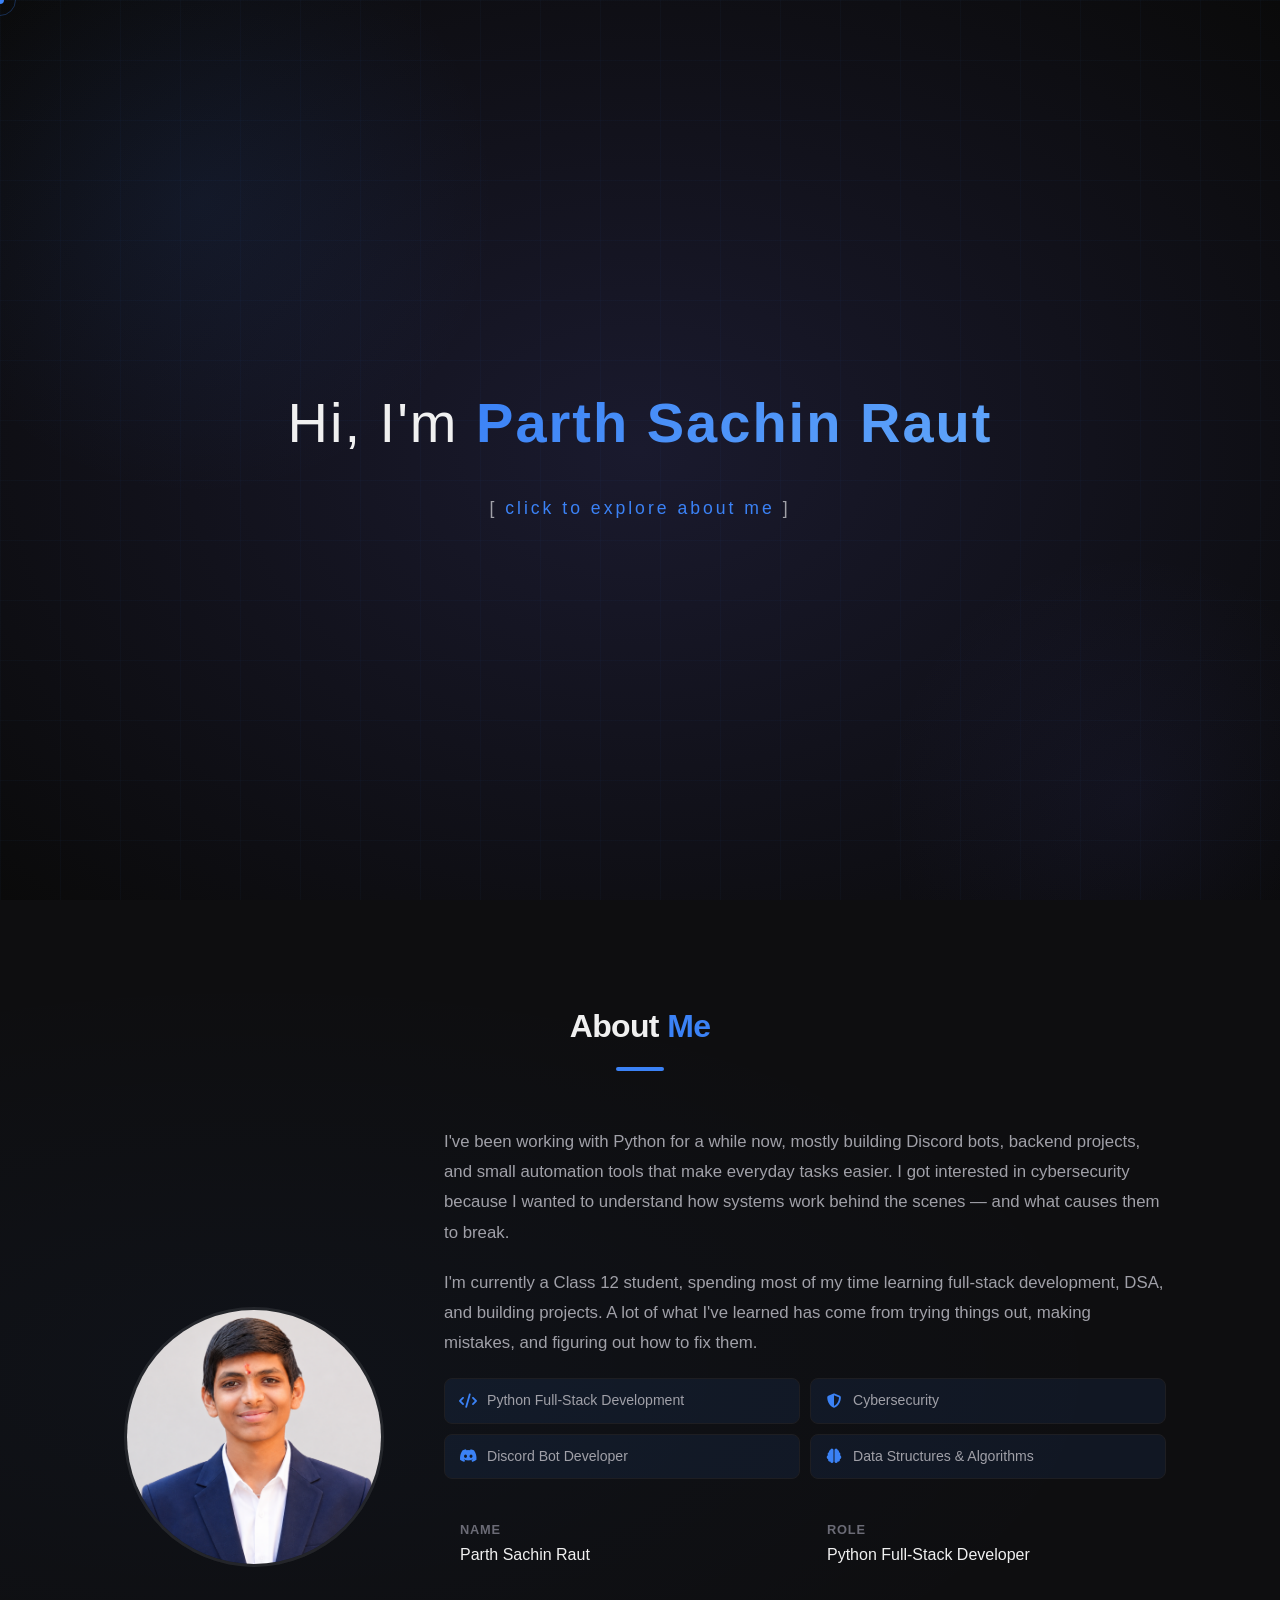
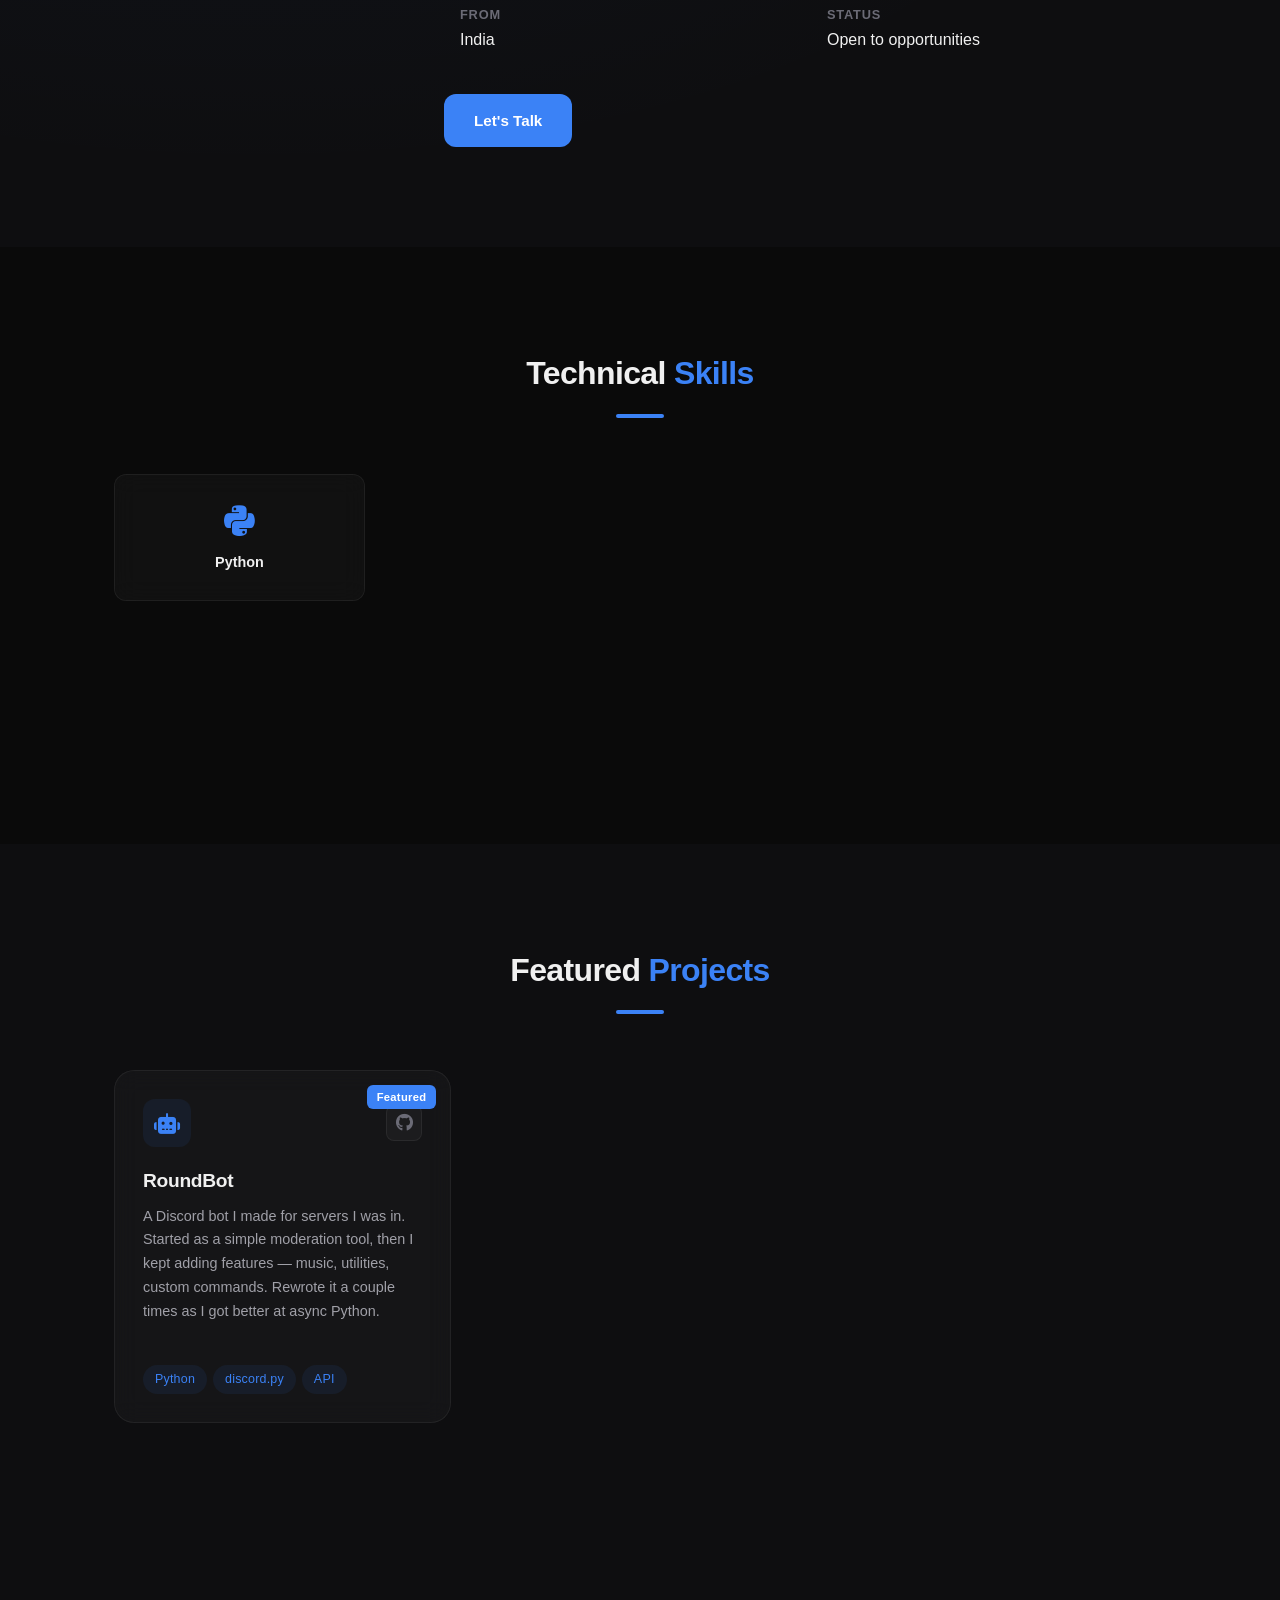
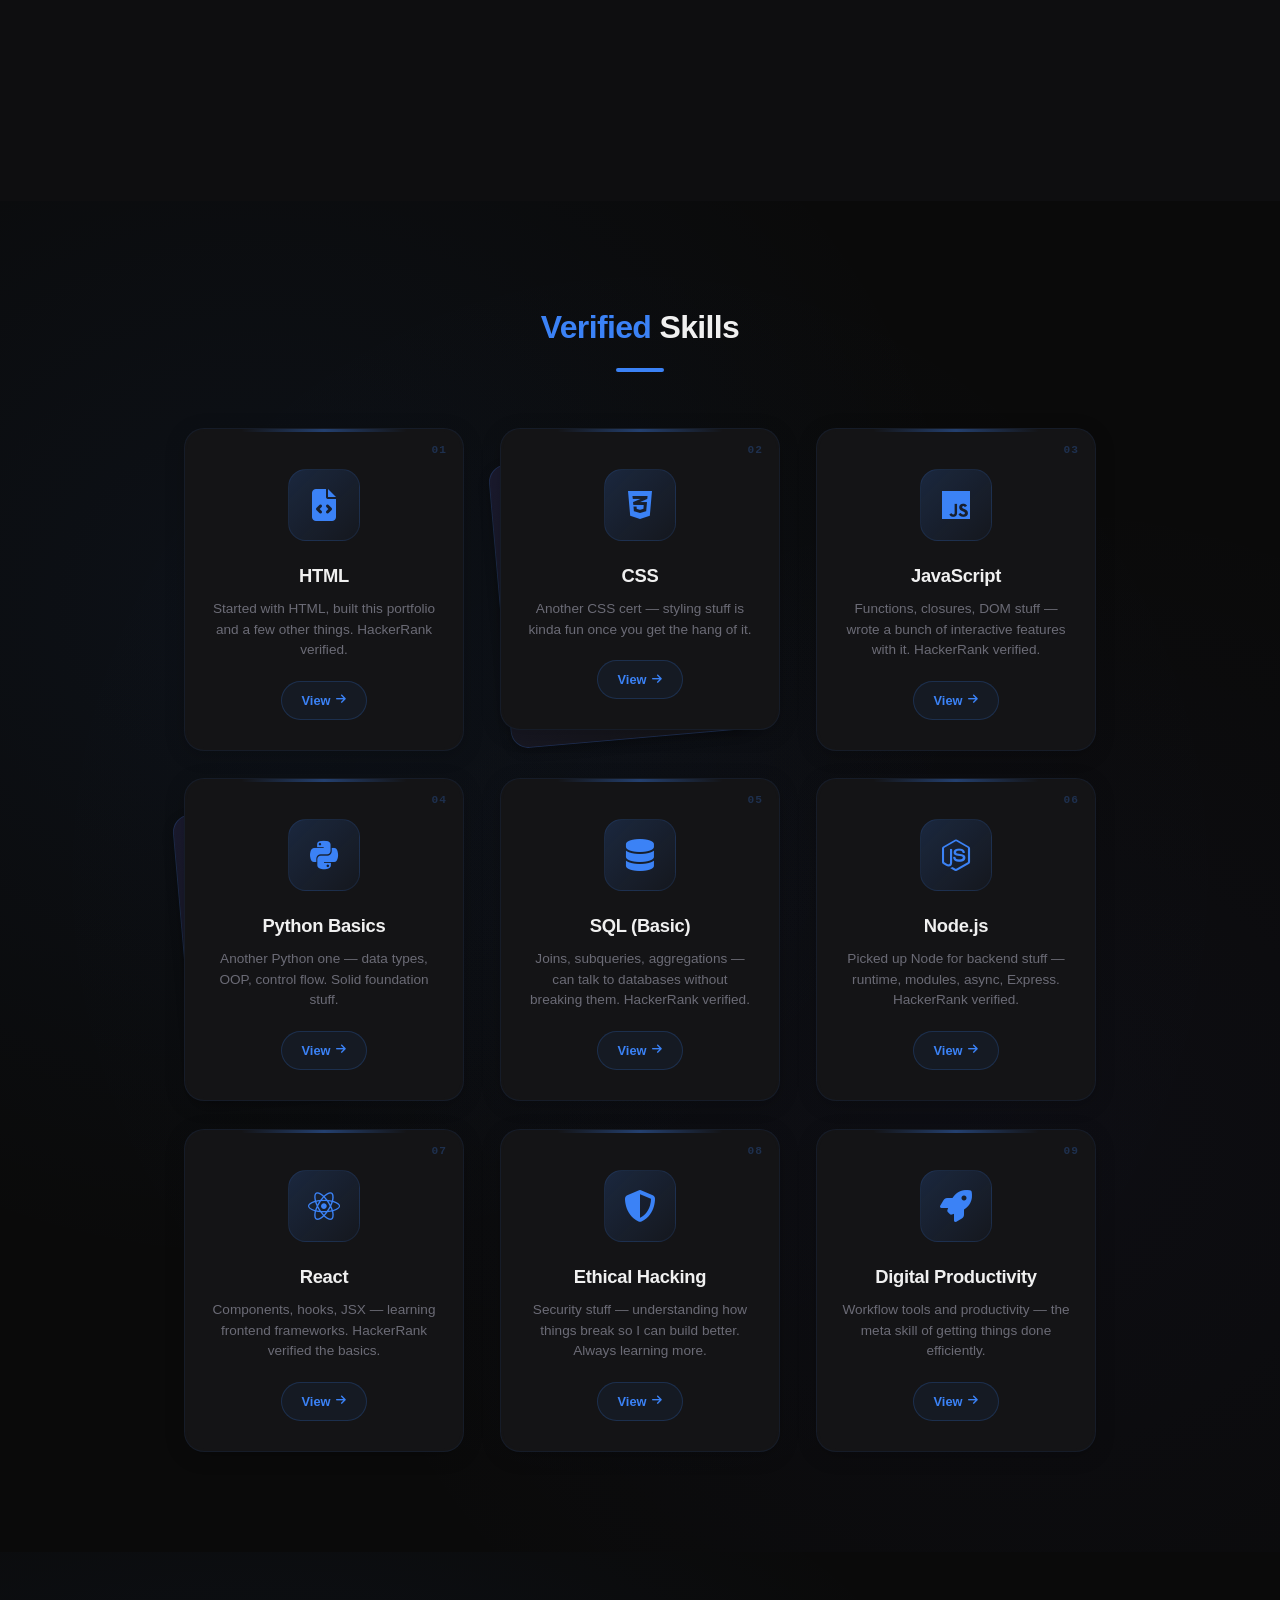
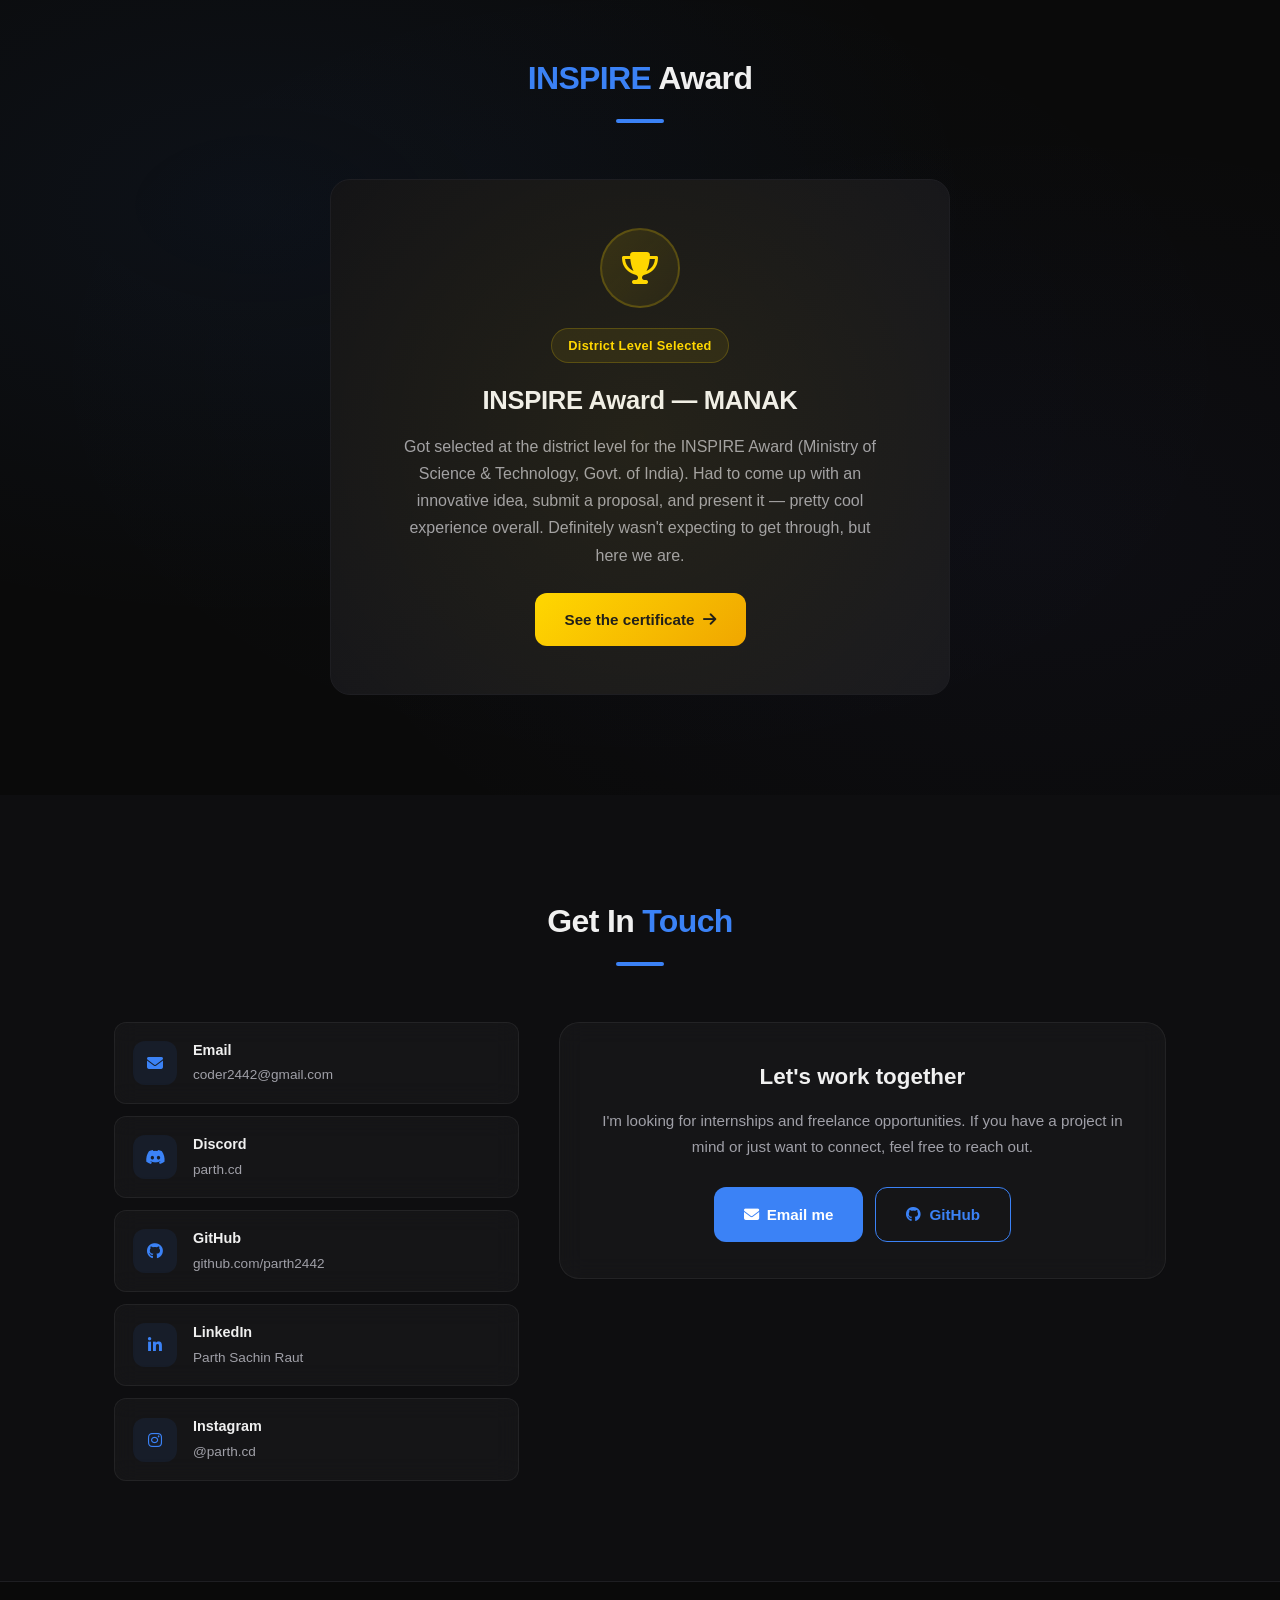
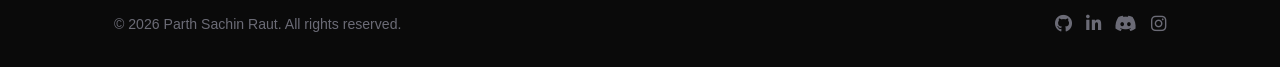
==== commit 132ecf60: "add INSPIRE Award section and clean up certificates" ====
--- a/index.html
+++ b/index.html
@@ -71,6 +71,7 @@
                 <ul class="nav-links" id="navLinks">
                     <li><a href="#about" class="nav-link">About</a></li>
                     <li><a href="#skills" class="nav-link">Skills</a></li>
+                    <li><a href="#certificates" class="nav-link">Certificates</a></li>
                     <li><a href="#projects" class="nav-link">Projects</a></li>
                     <li><a href="#contact" class="nav-link">Contact</a></li>
                 </ul>
@@ -283,8 +284,8 @@
                             <span class="cert-number">01</span>
                             <div class="cert-icon"><i class="fas fa-file-code"></i></div>
                             <h3>HTML</h3>
-                            <p>Web development with HTML</p>
-                            <a href="certificates/Parth Raut (HTML).pdf" target="_blank" rel="noopener noreferrer" class="cert-badge">View <i class="fas fa-arrow-right"></i></a>
+                            <p>Started with HTML, built this portfolio and a few other things. HackerRank verified.</p>
+                            <a href="certificates/cert-html.pdf" target="_blank" rel="noopener noreferrer" class="cert-badge">View <i class="fas fa-arrow-right"></i></a>
                         </div>
                     </div>
                     <div class="cert-card-wrapper" id="css-card">
@@ -294,8 +295,8 @@
                             <div class="cert-accent-line"></div>
                             <div class="cert-icon icon-sm"><i class="fab fa-css3-alt"></i></div>
                             <h3>CSS</h3>
-                            <p>Verified by HackerRank — CSS: selectors, flexbox, grid, responsive design</p>
-                            <a href="certificates/css certificate.pdf" target="_blank" rel="noopener noreferrer" class="cert-badge">View <i class="fas fa-arrow-right"></i></a>
+                            <p>Selectors, flexbox, grid — made my sites actually look decent. HackerRank verified.</p>
+                            <a href="certificates/cert-css.pdf" target="_blank" rel="noopener noreferrer" class="cert-badge">View <i class="fas fa-arrow-right"></i></a>
                         </div>
                         <div class="cert-card" data-side="right">
                             <div class="cert-glow"></div>
@@ -304,8 +305,8 @@
                             <span class="cert-number">02</span>
                             <div class="cert-icon"><i class="fab fa-css3-alt"></i></div>
                             <h3>CSS</h3>
-                            <p>Web development with CSS</p>
-                            <a href="certificates/Parth Raut (Css) .pdf" target="_blank" rel="noopener noreferrer" class="cert-badge">View <i class="fas fa-arrow-right"></i></a>
+                            <p>Another CSS cert — styling stuff is kinda fun once you get the hang of it.</p>
+                            <a href="certificates/cert-css-2.pdf" target="_blank" rel="noopener noreferrer" class="cert-badge">View <i class="fas fa-arrow-right"></i></a>
                         </div>
                     </div>
                     <div class="cert-card-wrapper">
@@ -316,8 +317,8 @@
                             <span class="cert-number">03</span>
                             <div class="cert-icon"><i class="fab fa-js"></i></div>
                             <h3>JavaScript</h3>
-                            <p>Verified by HackerRank — Core JS: functions, closures, ES6+, DOM manipulation</p>
-                            <a href="certificates/javascript_basic certificate.pdf" target="_blank" rel="noopener noreferrer" class="cert-badge">View <i class="fas fa-arrow-right"></i></a>
+                            <p>Functions, closures, DOM stuff — wrote a bunch of interactive features with it. HackerRank verified.</p>
+                            <a href="certificates/cert-javascript.pdf" target="_blank" rel="noopener noreferrer" class="cert-badge">View <i class="fas fa-arrow-right"></i></a>
                         </div>
                     </div>
                     <div class="cert-card-wrapper">
@@ -327,8 +328,8 @@
                             <div class="cert-accent-line"></div>
                             <div class="cert-icon icon-sm"><i class="fab fa-python"></i></div>
                             <h3>Python</h3>
-                            <p>Verified by HackerRank — Python fundamentals: data types, OOP, control flow</p>
-                            <a href="certificates/python_basic certificate.pdf" target="_blank" rel="noopener noreferrer" class="cert-badge">View <i class="fas fa-arrow-right"></i></a>
+                            <p>My main language — bots, scripts, backends. HackerRank verified the fundamentals.</p>
+                            <a href="certificates/cert-python.pdf" target="_blank" rel="noopener noreferrer" class="cert-badge">View <i class="fas fa-arrow-right"></i></a>
                         </div>
                         <div class="cert-card" data-side="right">
                             <div class="cert-glow"></div>
@@ -337,8 +338,8 @@
                             <span class="cert-number">04</span>
                             <div class="cert-icon"><i class="fab fa-python"></i></div>
                             <h3>Python Basics</h3>
-                            <p>Verified by HackerRank — Python fundamentals: data types, OOP, control flow</p>
-                            <a href="certificates/Python basics(2).pdf" target="_blank" rel="noopener noreferrer" class="cert-badge">View <i class="fas fa-arrow-right"></i></a>
+                            <p>Another Python one — data types, OOP, control flow. Solid foundation stuff.</p>
+                            <a href="certificates/cert-python-2.pdf" target="_blank" rel="noopener noreferrer" class="cert-badge">View <i class="fas fa-arrow-right"></i></a>
                         </div>
                     </div>
                     <div class="cert-card-wrapper">
@@ -349,8 +350,8 @@
                             <span class="cert-number">05</span>
                             <div class="cert-icon"><i class="fas fa-database"></i></div>
                             <h3>SQL (Basic)</h3>
-                            <p>Verified by HackerRank — SQL queries: joins, subqueries, aggregations, CRUD</p>
-                            <a href="certificates/sql_basic certificate.pdf" target="_blank" rel="noopener noreferrer" class="cert-badge">View <i class="fas fa-arrow-right"></i></a>
+                            <p>Joins, subqueries, aggregations — can talk to databases without breaking them. HackerRank verified.</p>
+                            <a href="certificates/cert-sql.pdf" target="_blank" rel="noopener noreferrer" class="cert-badge">View <i class="fas fa-arrow-right"></i></a>
                         </div>
                     </div>
                     <div class="cert-card-wrapper">
@@ -361,8 +362,8 @@
                             <span class="cert-number">06</span>
                             <div class="cert-icon"><i class="fab fa-node-js"></i></div>
                             <h3>Node.js</h3>
-                            <p>Verified by HackerRank — Node.js runtime, modules, async patterns, Express</p>
-                            <a href="certificates/nodejs_basic certificate.pdf" target="_blank" rel="noopener noreferrer" class="cert-badge">View <i class="fas fa-arrow-right"></i></a>
+                            <p>Picked up Node for backend stuff — runtime, modules, async, Express. HackerRank verified.</p>
+                            <a href="certificates/cert-nodejs.pdf" target="_blank" rel="noopener noreferrer" class="cert-badge">View <i class="fas fa-arrow-right"></i></a>
                         </div>
                     </div>
                     <div class="cert-card-wrapper">
@@ -373,8 +374,8 @@
                             <span class="cert-number">07</span>
                             <div class="cert-icon"><i class="fab fa-react"></i></div>
                             <h3>React</h3>
-                            <p>Verified by HackerRank — React components, state management, hooks, JSX</p>
-                            <a href="certificates/react_basic certificate.pdf" target="_blank" rel="noopener noreferrer" class="cert-badge">View <i class="fas fa-arrow-right"></i></a>
+                            <p>Components, hooks, JSX — learning frontend frameworks. HackerRank verified the basics.</p>
+                            <a href="certificates/cert-react.pdf" target="_blank" rel="noopener noreferrer" class="cert-badge">View <i class="fas fa-arrow-right"></i></a>
                         </div>
                     </div>
                     <div class="cert-card-wrapper">
@@ -385,8 +386,8 @@
                             <span class="cert-number">08</span>
                             <div class="cert-icon"><i class="fas fa-shield-halved"></i></div>
                             <h3>Ethical Hacking</h3>
-                            <p>Cybersecurity fundamentals</p>
-                            <a href="certificates/Parth Raut (EH) .pdf" target="_blank" rel="noopener noreferrer" class="cert-badge">View <i class="fas fa-arrow-right"></i></a>
+                            <p>Security stuff — understanding how things break so I can build better. Always learning more.</p>
+                            <a href="certificates/cert-ethical-hacking.pdf" target="_blank" rel="noopener noreferrer" class="cert-badge">View <i class="fas fa-arrow-right"></i></a>
                         </div>
                     </div>
                     <div class="cert-card-wrapper">
@@ -397,8 +398,27 @@
                             <span class="cert-number">09</span>
                             <div class="cert-icon"><i class="fas fa-rocket"></i></div>
                             <h3>Digital Productivity</h3>
-                            <p>Productivity &amp; workflow tools</p>
-                            <a href="certificates/Parth Raut (Digital productivity).pdf" target="_blank" rel="noopener noreferrer" class="cert-badge">View <i class="fas fa-arrow-right"></i></a>
+                            <p>Workflow tools and productivity — the meta skill of getting things done efficiently.</p>
+                            <a href="certificates/cert-digital-productivity.pdf" target="_blank" rel="noopener noreferrer" class="cert-badge">View <i class="fas fa-arrow-right"></i></a>
+                        </div>
+                    </div>
+                </div>
+            </div>
+        </section>
+
+        <!-- ===== INSPIRE AWARD — district level selection ka certificate ===== -->
+        <section id="inspire" class="certificates section" aria-label="INSPIRE Award">
+            <div class="container section-hidden" id="inspireContainer">
+                <h2 class="section-title"><span class="accent">INSPIRE</span> Award</h2>
+                <div class="inspire-showcase">
+                    <div class="inspire-card">
+                        <div class="inspire-glow"></div>
+                        <div class="inspire-icon"><i class="fas fa-trophy"></i></div>
+                        <div class="inspire-content">
+                            <span class="inspire-badge">District Level Selected</span>
+                            <h3>INSPIRE Award — MANAK</h3>
+                            <p>Got selected at the district level for the INSPIRE Award (Ministry of Science &amp; Technology, Govt. of India). Had to come up with an innovative idea, submit a proposal, and present it — pretty cool experience overall. Definitely wasn't expecting to get through, but here we are.</p>
+                            <a href="certificates/inspire-award-district.webp" target="_blank" rel="noopener noreferrer" class="btn btn-primary">See the certificate <i class="fas fa-arrow-right"></i></a>
                         </div>
                     </div>
                 </div>
--- a/css/style.css
+++ b/css/style.css
@@ -970,8 +970,8 @@
    Each card has a different --float-delay so they don't sync
    ============================================================ */
 @keyframes glassFloat {
-    0%, 100% { transform: translateY(0px); }
-    50% { transform: translateY(-4px); }
+    0%, 100% { transform: translateY(0px) translateZ(0); }
+    50% { transform: translateY(-4px) translateZ(0); }
 }
 
 .skill-card, .project-card, .contact-item, .contact-cta {
@@ -1003,28 +1003,31 @@
 
 /* ============================================================
    PROJECT CARD ROLL-IN ANIMATIONS — used by the stagger observer
+   translateZ(0) forces GPU compositing so the animation stays smooth
    ============================================================ */
 @keyframes rollInLeft {
-    0% { transform: translateX(-150%) rotate(-180deg); opacity: 0; }
-    50% { transform: translateX(10%) rotate(8deg); opacity: 1; }
-    70% { transform: translateX(-4%) rotate(-3deg); }
-    85% { transform: translateX(2%) rotate(1deg); }
-    100% { transform: translateX(0) rotate(0deg); opacity: 1; }
+    0% { transform: translateX(-150%) rotate(-180deg) translateZ(0); opacity: 0; }
+    50% { transform: translateX(10%) rotate(8deg) translateZ(0); opacity: 1; }
+    70% { transform: translateX(-4%) rotate(-3deg) translateZ(0); }
+    85% { transform: translateX(2%) rotate(1deg) translateZ(0); }
+    100% { transform: translateX(0) rotate(0deg) translateZ(0); opacity: 1; }
 }
 
 @keyframes rollInRight {
-    0% { transform: translateX(150%) rotate(180deg); opacity: 0; }
-    50% { transform: translateX(-10%) rotate(-8deg); opacity: 1; }
-    70% { transform: translateX(4%) rotate(3deg); }
-    85% { transform: translateX(-2%) rotate(-1deg); }
-    100% { transform: translateX(0) rotate(0deg); opacity: 1; }
+    0% { transform: translateX(150%) rotate(180deg) translateZ(0); opacity: 0; }
+    50% { transform: translateX(-10%) rotate(-8deg) translateZ(0); opacity: 1; }
+    70% { transform: translateX(4%) rotate(3deg) translateZ(0); }
+    85% { transform: translateX(-2%) rotate(-1deg) translateZ(0); }
+    100% { transform: translateX(0) rotate(0deg) translateZ(0); opacity: 1; }
 }
 
 .project-card.roll-left {
+    will-change: transform, opacity;
     animation: rollInLeft 1.2s cubic-bezier(0.34, 1.56, 0.64, 1) forwards;
 }
 
 .project-card.roll-right {
+    will-change: transform, opacity;
     animation: rollInRight 1.2s cubic-bezier(0.34, 1.56, 0.64, 1) forwards;
 }
 
@@ -1060,6 +1063,9 @@
     overflow: hidden;
     transform-style: preserve-3d;
     will-change: transform;
+    backface-visibility: hidden;
+    -webkit-backface-visibility: hidden;
+    transform: translateZ(0);
 }
 
 /* Animated top accent line that expands on hover */
@@ -1602,6 +1608,124 @@
 }
 
 /* ============================================================
+   INSPIRE AWARD — special achievement showcase card
+   ============================================================ */
+.inspire-showcase {
+    display: flex;
+    justify-content: center;
+    align-items: center;
+}
+
+.inspire-card {
+    position: relative;
+    max-width: 620px;
+    width: 100%;
+    padding: 48px 40px;
+    background: linear-gradient(135deg, var(--bg-card) 0%, var(--bg-elevated) 100%);
+    border: 1px solid var(--border);
+    border-radius: var(--radius-lg);
+    text-align: center;
+    overflow: hidden;
+    transition: all 0.3s cubic-bezier(0.4, 0, 0.2, 1);
+}
+
+.inspire-card:hover {
+    border-color: var(--accent);
+    transform: translateY(-6px);
+    box-shadow: 0 20px 60px rgba(59, 130, 246, 0.15);
+}
+
+.inspire-glow {
+    position: absolute;
+    top: -50%;
+    left: -50%;
+    width: 200%;
+    height: 200%;
+    background: radial-gradient(circle at center, rgba(255, 215, 0, 0.06) 0%, transparent 50%);
+    pointer-events: none;
+    transition: opacity 0.4s ease;
+}
+
+.inspire-card:hover .inspire-glow {
+    opacity: 0.8;
+}
+
+.inspire-icon {
+    width: 80px;
+    height: 80px;
+    margin: 0 auto 20px;
+    border-radius: 50%;
+    background: linear-gradient(135deg, rgba(255, 215, 0, 0.12), rgba(255, 215, 0, 0.05));
+    border: 2px solid rgba(255, 215, 0, 0.2);
+    display: flex;
+    align-items: center;
+    justify-content: center;
+    font-size: 2rem;
+    color: #ffd700;
+    transition: all 0.3s ease;
+}
+
+.inspire-card:hover .inspire-icon {
+    transform: scale(1.1) rotate(-10deg);
+    border-color: rgba(255, 215, 0, 0.4);
+    box-shadow: 0 0 40px rgba(255, 215, 0, 0.15);
+}
+
+.inspire-badge {
+    display: inline-flex;
+    align-items: center;
+    gap: 6px;
+    padding: 6px 16px;
+    border-radius: 20px;
+    font-size: 0.8rem;
+    font-weight: 600;
+    background: rgba(255, 215, 0, 0.08);
+    border: 1px solid rgba(255, 215, 0, 0.2);
+    color: #ffd700;
+    margin-bottom: 16px;
+    letter-spacing: 0.3px;
+}
+
+.inspire-card h3 {
+    font-size: 1.6rem;
+    font-weight: 700;
+    margin-bottom: 12px;
+    letter-spacing: -0.3px;
+}
+
+.inspire-card p {
+    color: var(--text-secondary);
+    font-size: 1rem;
+    margin-bottom: 24px;
+    line-height: 1.7;
+    max-width: 480px;
+    margin-left: auto;
+    margin-right: auto;
+}
+
+.inspire-card .btn {
+    background: linear-gradient(135deg, #ffd700, #f0a500);
+    color: #1a1a1a;
+    font-weight: 700;
+    border: none;
+}
+
+.inspire-card .btn:hover {
+    transform: translateY(-3px);
+    box-shadow: 0 8px 30px rgba(255, 215, 0, 0.3);
+}
+
+.inspire-card .btn i {
+    transition: transform 0.3s ease;
+}
+
+.inspire-card .btn:hover i {
+    transform: translateX(4px);
+}
+
+
+
+/* ============================================================
    CONTACT — side-by-side info + call-to-action card
    ============================================================ */
 .contact {
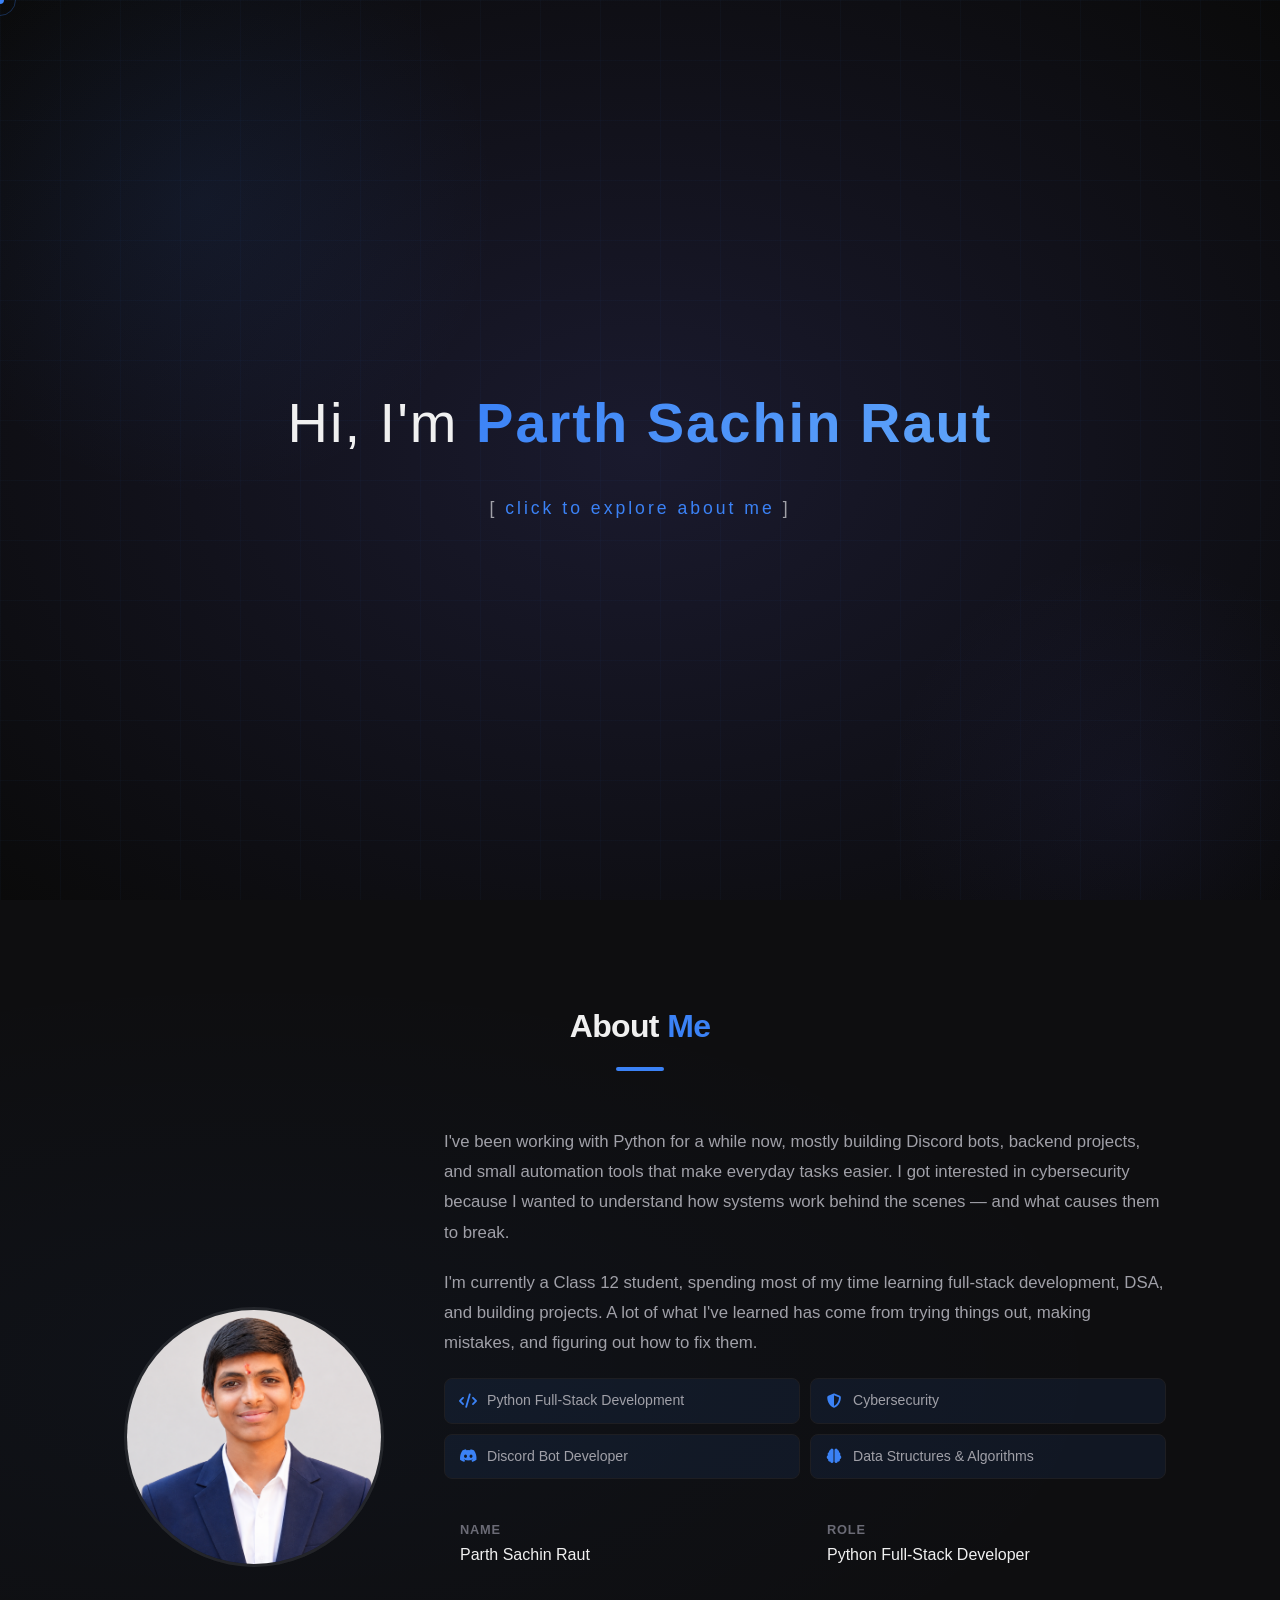
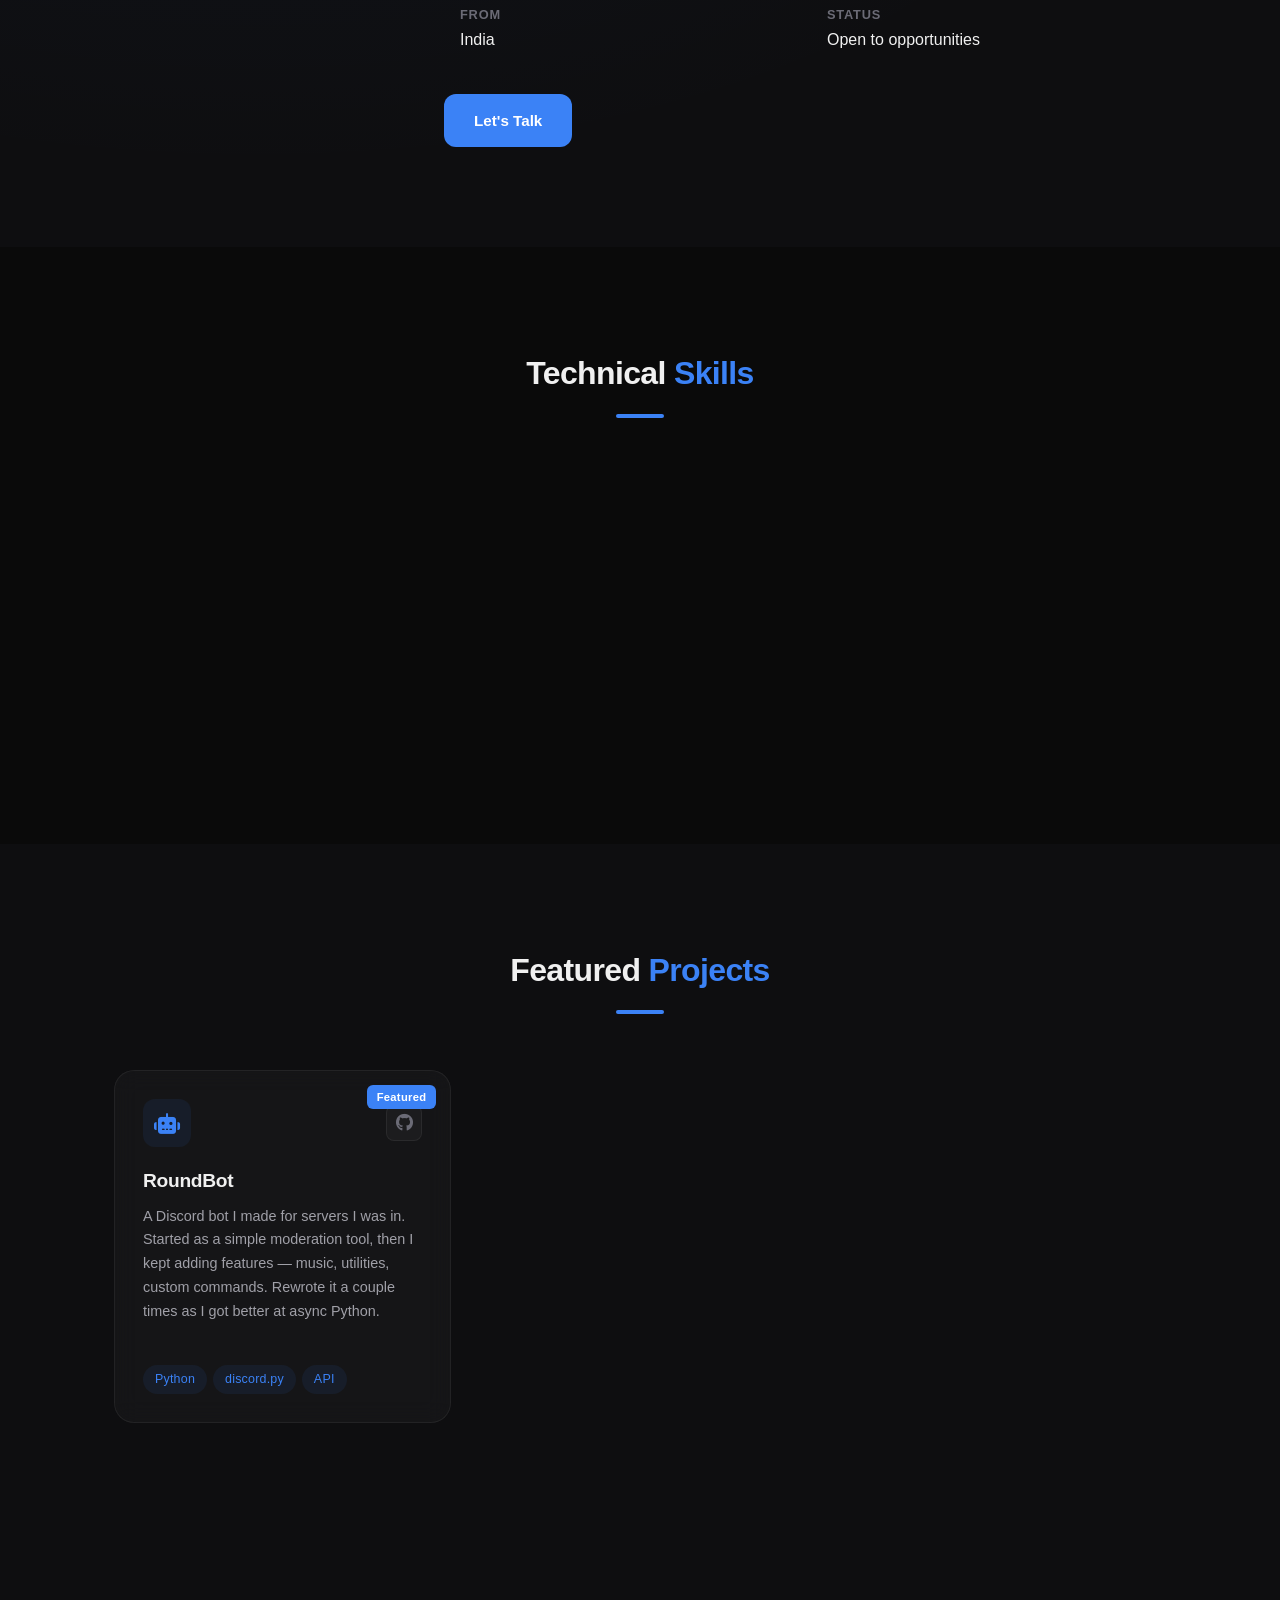
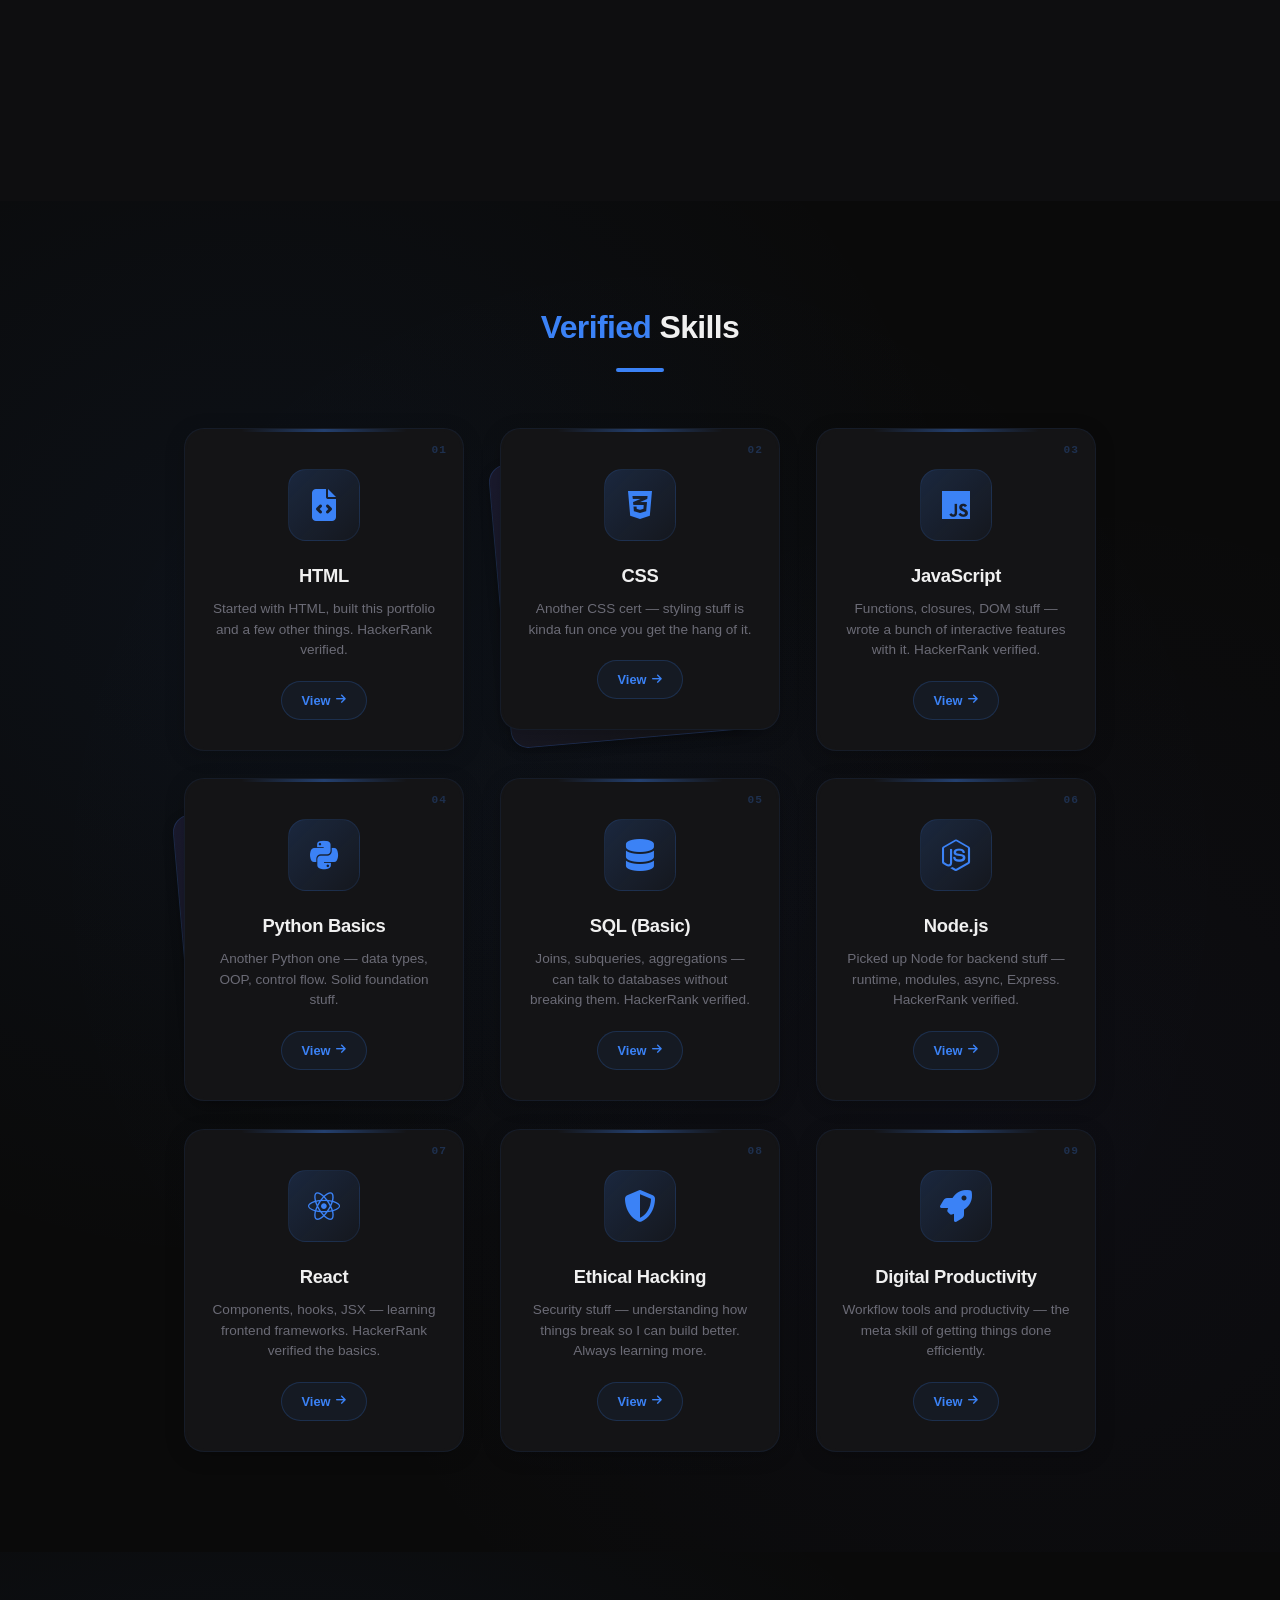
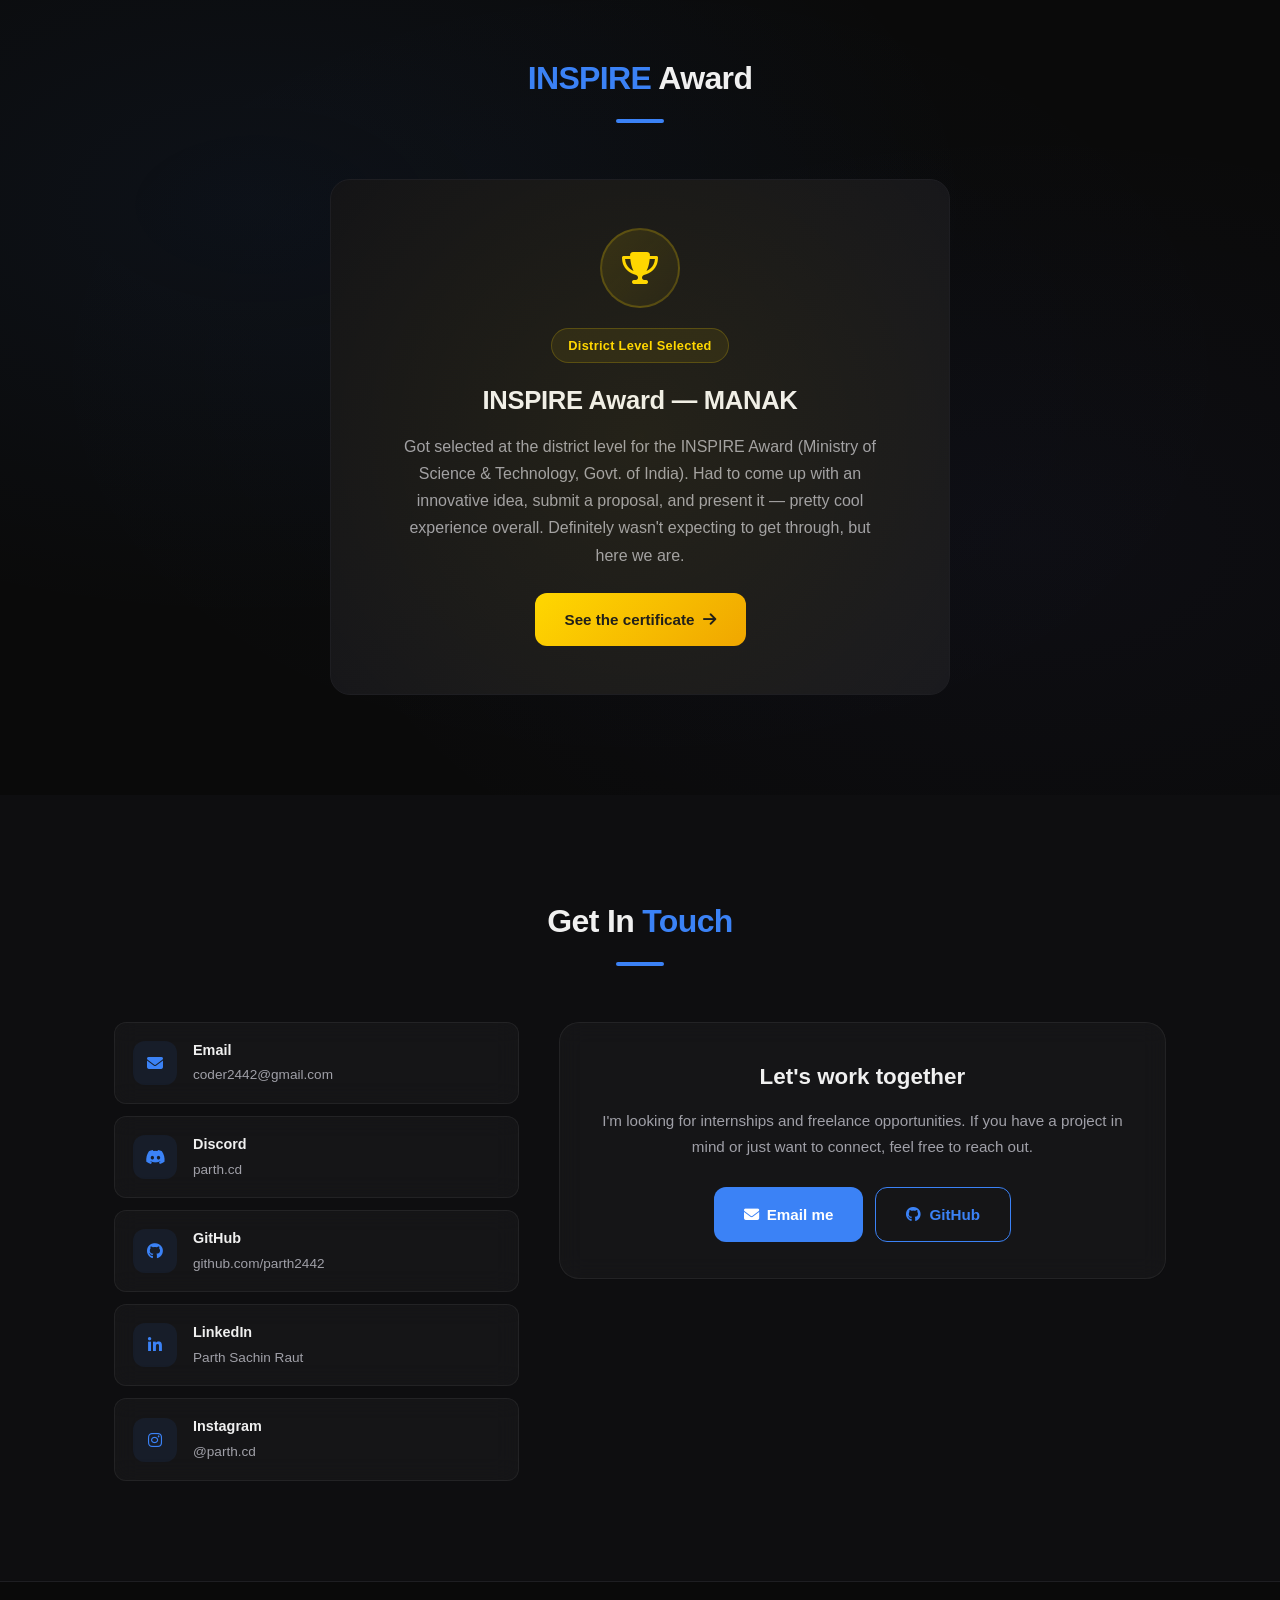
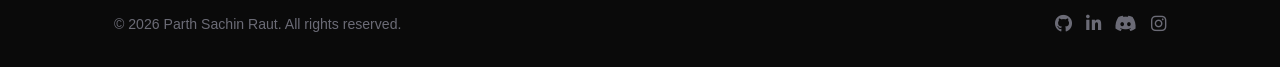
==== commit b4cdd93f: "final" ====
--- a/index.html
+++ b/index.html
@@ -1,11 +1,9 @@
 <!DOCTYPE html>
 <html lang="en">
 <head>
-    <!-- ===== Meta tags — tells browsers & social platforms about the page ===== -->
+    <!-- meta -->
     <meta charset="UTF-8">
     <meta name="viewport" content="width=device-width, initial-scale=1.0">
-
-    <!-- TODO: Before deploying, replace https://parth2442.github.io with your actual domain -->
 
     <title>Parth Raut | Developer & Cybersecurity Enthusiast</title>
     <meta name="description" content="Parth Raut — builds things with Python, makes Discord bots, pokes at security stuff. Portfolio and projects.">
@@ -13,7 +11,7 @@
     <meta name="author" content="Parth Sachin Raut">
     <meta name="robots" content="index, follow">
 
-    <!-- Open Graph — controls how links look when shared on social media -->
+    <!-- opengraph -->
     <meta property="og:title" content="Parth Raut | Developer & Cybersecurity Enthusiast">
     <meta property="og:description" content="Parth Raut — builds things with Python, makes Discord bots, pokes at security stuff.">
     <meta property="og:type" content="website">
@@ -24,33 +22,31 @@
     <meta property="og:locale" content="en_IN">
     <meta property="og:site_name" content="Parth Raut Portfolio">
 
-    <!-- Twitter card — how links look when shared on Twitter/X -->
+    <!-- twitter card -->
     <meta name="twitter:card" content="summary_large_image">
     <meta name="twitter:title" content="Parth Raut | Developer">
     <meta name="twitter:description" content="Python developer, Discord bots, cybersecurity experiments.">
     <meta name="twitter:image" content="favicon.svg">
 
-    <!-- Icons & performance -->
+    <!-- favicon + preconnect -->
     <link rel="icon" type="image/svg+xml" href="favicon.svg">
     <link rel="canonical" href="https://parth2442.github.io">
     <link rel="preconnect" href="https://cdnjs.cloudflare.com">
 
-    <!-- External styles: Font Awesome for icons, then my own stylesheet -->
+    <!-- font awesome + my css -->
     <link rel="stylesheet" href="https://cdnjs.cloudflare.com/ajax/libs/font-awesome/6.5.0/css/all.min.css">
     <link rel="stylesheet" href="css/style.css">
 </head>
 <body>
-    <!-- ===== Background effects — floating orbs + starfield canvas ===== -->
+    <!-- background orbs + stars -->
     <div class="bg-canvas"><div class="orb3"></div></div>
     <canvas id="starfield"></canvas>
 
-    <!-- ===== Custom cursor elements (hidden on touch devices via JS) ===== -->
+    <!-- custom cursor -->
     <div class="cursor-ring"></div>
     <div class="cursor-dot"></div>
 
-    <!-- ============================================================
-         COVER / CURTAIN — the full-screen intro that slides up on click
-         ============================================================ -->
+    <!-- landing cover -->
     <div id="cover">
         <div class="cover-bg">
             <div class="cover-bg-grid"></div>
@@ -61,9 +57,7 @@
         </div>
     </div>
 
-    <!-- ============================================================
-         HEADER / NAVBAR — fixed top bar with logo + navigation links
-         ============================================================ -->
+    <!-- navbar -->
     <header>
         <nav class="navbar" aria-label="Main navigation">
             <div class="container">
@@ -84,11 +78,8 @@
         </nav>
     </header>
 
-    <!-- ============================================================
-         MAIN CONTENT
-         ============================================================ -->
     <main>
-        <!-- ===== HERO SECTION — the big intro with name, tagline, CTAs ===== -->
+        <!-- hero -->
         <section id="home" class="hero" aria-label="Hero introduction">
             <div class="hero-glow" aria-hidden="true"></div>
             <div class="container">
@@ -111,7 +102,7 @@
             </div>
         </section>
 
-        <!-- ===== ABOUT SECTION — photo, intro text, focus areas, quick info ===== -->
+        <!-- about -->
         <section id="about" class="about section" aria-label="About me">
             <div class="container section-hidden" id="aboutContainer">
                 <h2 class="section-title">About <span class="accent">Me</span></h2>
@@ -157,7 +148,7 @@
             </div>
         </section>
 
-        <!-- ===== SKILLS SECTION — tech stack cards with icons ===== -->
+        <!-- skills -->
         <section id="skills" class="skills section" aria-label="Technical skills">
             <div class="container section-hidden" id="skillsContainer">
                 <h2 class="section-title">Technical <span class="accent">Skills</span></h2>
@@ -198,7 +189,7 @@
             </div>
         </section>
 
-        <!-- ===== PROJECTS SECTION — featured project cards with tags ===== -->
+        <!-- projects -->
         <section id="projects" class="projects section" aria-label="Featured projects">
             <div class="container section-hidden" id="projectsContainer">
                 <h2 class="section-title">Featured <span class="accent">Projects</span></h2>
@@ -268,10 +259,7 @@
             </div>
         </section>
 
-        <!-- ============================================================
-             CERTIFICATES SECTION — skill badges with roll-in animations
-             Cards have front/back layering (CSS + JS handles the interaction)
-             ============================================================ -->
+        <!-- certificates -->
         <section id="certificates" class="certificates section" aria-label="Verified Skills">
             <div class="container section-hidden" id="certificatesContainer">
                 <h2 class="section-title"><span class="accent">Verified</span> Skills</h2>
@@ -406,7 +394,7 @@
             </div>
         </section>
 
-        <!-- ===== INSPIRE AWARD — district level selection ka certificate ===== -->
+        <!-- inspire award -->
         <section id="inspire" class="certificates section" aria-label="INSPIRE Award">
             <div class="container section-hidden" id="inspireContainer">
                 <h2 class="section-title"><span class="accent">INSPIRE</span> Award</h2>
@@ -425,7 +413,7 @@
             </div>
         </section>
 
-        <!-- ===== CONTACT SECTION — email, social links, call-to-action ===== -->
+        <!-- contact -->
         <section id="contact" class="contact section" aria-label="Contact information">
             <div class="container section-hidden" id="contactContainer">
                 <h2 class="section-title">Get In <span class="accent">Touch</span></h2>
@@ -480,9 +468,7 @@
         </section>
     </main>
 
-    <!-- ============================================================
-         FOOTER — copyright + social links
-         ============================================================ -->
+    <!-- footer -->
     <footer class="footer" role="contentinfo">
         <div class="container">
             <div class="footer-content">
@@ -497,7 +483,7 @@
         </div>
     </footer>
 
-    <!-- Script — deferred so it runs after the DOM is ready -->
+    <!-- js -->
     <script src="js/script.js" defer></script>
 </body>
 </html>
--- a/css/style.css
+++ b/css/style.css
@@ -1,16 +1,11 @@
-/* ============================================================
-   GLOBAL RESET — zero out default margins/padding, consistent box model
-   ============================================================ */
+/* global reset */
 * {
     margin: 0;
     padding: 0;
     box-sizing: border-box;
 }
 
-/* ============================================================
-   CUSTOM CURSOR — replaces the default pointer on desktop
-   dot = small filled circle, ring = larger outline that follows with lag
-   ============================================================ */
+/* custom cursor */
 .cursor-dot {
     position: fixed;
     width: 8px;
@@ -35,7 +30,7 @@
     transition: width 0.3s ease, height 0.3s ease, border-color 0.3s ease, background 0.3s ease;
 }
 
-/* Ring grows & gets a subtle fill when hovering over clickable elements */
+/* ring bigger on hover */
 .cursor-ring.hover {
     width: 56px;
     height: 56px;
@@ -43,13 +38,13 @@
     background: rgba(59, 130, 246, 0.06);
 }
 
-/* Hide cursor when mouse leaves the window entirely */
+/* hide on mouseleave */
 .cursor-ring.hide,
 .cursor-dot.hide {
     opacity: 0;
 }
 
-/* On desktop (non-touch), hide the native cursor over interactive elements */
+/* hide cursor on desktop */
 body:not(.touch-device) a,
 body:not(.touch-device) button,
 body:not(.touch-device) .cert-card-wrapper,
@@ -60,11 +55,7 @@
     cursor: none;
 }
 
-/* ============================================================
-   DESIGN TOKENS (CSS custom properties)
-   All colours, spacing, fonts, and effects are defined here
-   so the rest of the stylesheet stays DRY.
-   ============================================================ */
+/* design tokens - Kevin Powell yt */
 :root {
     --bg-primary: #0a0a0a;
     --bg-secondary: #0e0e10;
@@ -92,10 +83,7 @@
     --glass-blur-hover: 16px;
 }
 
-/* ============================================================
-   COVER / CURTAIN — full-screen landing overlay
-   Slides up (translateY -100%) when user clicks anywhere
-   ============================================================ */
+/* cover curtain */
 #cover {
     position: fixed;
     inset: 0;
@@ -108,7 +96,7 @@
     cursor: pointer;
 }
 
-/* Deep gradient background with floating orbs */
+/* gradient bg with floating orbs */
 .cover-bg {
     position: absolute;
     inset: 0;
@@ -117,7 +105,7 @@
     overflow: hidden;
 }
 
-/* Subtle grid overlay on the cover background */
+/* grid overlay */
 .cover-bg-grid {
     position: absolute;
     inset: 0;
@@ -128,7 +116,7 @@
     z-index: 0;
 }
 
-/* Two animated glowing orbs behind the cover text */
+/* animated orbs behind text */
 .cover-bg::before {
     content: '';
     position: absolute;
@@ -163,12 +151,12 @@
     100% { transform: translate(-80px, -50px) scale(0.95); }
 }
 
-/* When user clicks, the whole cover slides upward out of view */
+/* slide up on click */
 #cover.open {
     transform: translateY(-100%);
 }
 
-/* Cover text fades in slightly after page load */
+/* fade in on load */
 .cover-content {
     text-align: center;
     opacity: 0;
@@ -215,10 +203,7 @@
     border-bottom-color: #3b82f6;
 }
 
-/* ============================================================
-   BASE HTML / BODY
-   Smooth scrolling, dark background, anti-aliased fonts
-   ============================================================ */
+/* base */
 html {
     scroll-behavior: smooth;
     scroll-padding-top: 64px;
@@ -235,10 +220,7 @@
     -webkit-tap-highlight-color: transparent;
 }
 
-/* ============================================================
-   BACKGROUND CANVAS — decorative floating orbs behind everything
-   These add subtle depth to the dark theme via glassmorphism
-   ============================================================ */
+/* background orbs */
 .bg-canvas {
     position: fixed;
     inset: 0;
@@ -298,10 +280,7 @@
     100% { transform: translate(-50px, 0) scale(1.05); }
 }
 
-/* ============================================================
-   STARFIELD CANVAS — nebula clouds + floating particles
-   Full-screen fixed canvas, rendered via JS with 'mix-blend-mode: screen'
-   ============================================================ */
+/* starfield canvas */
 #starfield {
     position: fixed;
     inset: 0;
@@ -312,7 +291,7 @@
     mix-blend-mode: screen;
 }
 
-/* Subtle film-grain noise overlay across everything */
+/* noise overlay */
 body::before {
     content: '';
     position: fixed;
@@ -323,9 +302,7 @@
     background-image: url("data:image/svg+xml,%3Csvg viewBox='0 0 256 256' xmlns='http://www.w3.org/2000/svg'%3E%3Cfilter id='n'%3E%3CfeTurbulence type='fractalNoise' baseFrequency='0.9' numOctaves='4' stitchTiles='stitch'/%3E%3Cfilter%3E%3Crect width='100%25' height='100%25' filter='url(%23n)'/%3E%3C/svg%3E");
 }
 
-/* ============================================================
-   SCROLLBAR & SELECTION — dark theme scrollbar, accent highlight
-   ============================================================ */
+/* scrollbar + selection */
 ::-webkit-scrollbar { width: 6px; }
 ::-webkit-scrollbar-track { background: var(--bg-primary); }
 ::-webkit-scrollbar-thumb { background: var(--border); border-radius: 3px; }
@@ -336,9 +313,7 @@
     color: #fff;
 }
 
-/* ============================================================
-   LAYOUT HELPERS
-   ============================================================ */
+/* layout */
 .container {
     max-width: var(--max-width);
     margin: 0 auto;
@@ -358,7 +333,7 @@
     letter-spacing: -0.02em;
 }
 
-/* Underline accent bar below each section title */
+/* accent underline */
 .section-title::after {
     content: '';
     display: block;
@@ -373,9 +348,7 @@
     color: var(--accent);
 }
 
-/* ============================================================
-   BUTTONS — three variants: primary (filled), outline, ghost
-   ============================================================ */
+/* buttons */
 .btn {
     display: inline-flex;
     align-items: center;
@@ -430,9 +403,7 @@
     color: var(--accent);
 }
 
-/* ============================================================
-   NAVBAR — fixed top bar, glassmorphism background
-   ============================================================ */
+/* navbar glass - codepen */
 .navbar {
     position: fixed;
     top: 0;
@@ -446,7 +417,7 @@
     transition: border-color 0.25s ease, background 0.25s ease;
 }
 
-/* Slightly more opaque when scrolled past hero */
+/* more opaque on scroll */
 .navbar.scrolled {
     background: rgba(10, 10, 10, 0.92);
     border-bottom-color: var(--glass-border-hover);
@@ -484,7 +455,7 @@
     padding: 4px 0;
 }
 
-/* Animated underline on hover / active */
+/* underline on hover */
 .nav-link::after {
     content: '';
     position: absolute;
@@ -507,7 +478,7 @@
     width: 100%;
 }
 
-/* Hamburger icon (hidden on desktop, shown on mobile) */
+/* hamburger - hidden on desktop */
 .hamburger {
     display: none;
     flex-direction: column;
@@ -534,7 +505,7 @@
     border-radius: 2px;
 }
 
-/* When hamburger is active (menu open), animate into X shape */
+/* hamburger to X */
 .hamburger.active span:nth-child(1) {
     transform: rotate(45deg) translate(5px, 5px);
 }
@@ -547,9 +518,7 @@
     transform: rotate(-45deg) translate(5px, -5px);
 }
 
-/* ============================================================
-   SCROLL REVEAL — hidden by default, revealed via IntersectionObserver
-   ============================================================ */
+/* scroll reveal */
 .section-hidden {
     opacity: 0;
     transform: translateY(40px);
@@ -561,9 +530,7 @@
     transition: opacity 0.6s cubic-bezier(0.4, 0, 0.2, 1), transform 0.6s cubic-bezier(0.4, 0, 0.2, 1);
 }
 
-/* ============================================================
-   HERO — full-screen intro section with gradient + glow
-   ============================================================ */
+/* hero */
 .hero {
     min-height: 100vh;
     min-height: 100dvh;
@@ -577,7 +544,7 @@
     background: linear-gradient(180deg, var(--bg-primary) 0%, #0b0d14 50%, var(--bg-primary) 100%);
 }
 
-/* Central glow behind the hero text */
+/* glow behind hero */
 .hero-glow {
     position: absolute;
     top: 50%;
@@ -594,7 +561,7 @@
     position: relative;
 }
 
-/* Green "available" status pill */
+/* status pill */
 .hero-status {
     display: inline-flex;
     align-items: center;
@@ -610,7 +577,7 @@
     letter-spacing: 0.2px;
 }
 
-/* Animated green dot in the status pill */
+/* green dot pulse */
 .hero-status::before {
     content: '';
     width: 6px;
@@ -633,7 +600,7 @@
     letter-spacing: 0.3px;
 }
 
-/* Gradient text for the name */
+/* gradient name */
 .hero-name {
     font-size: 3.2rem;
     font-weight: 800;
@@ -659,7 +626,7 @@
     font-weight: 600;
 }
 
-/* Blinking cursor for the typing animation */
+/* blink cursor */
 .cursor {
     color: var(--accent);
     animation: blink 0.7s infinite;
@@ -719,10 +686,7 @@
     box-shadow: 0 4px 15px rgba(59, 130, 246, 0.15);
 }
 
-/* ============================================================
-   HERO ENTRANCE STAGGER — each child fades in with a delay
-   Controlled via JS adding .visible class after a small delay
-   ============================================================ */
+/* hero stagger */
 .hero-entrance > * {
     opacity: 0;
     transform: translateY(20px);
@@ -741,9 +705,7 @@
     transform: translateY(0);
 }
 
-/* ============================================================
-   ABOUT — side-by-side layout with image, text, info grid
-   ============================================================ */
+/* about */
 .about {
     background: var(--bg-secondary);
     position: relative;
@@ -769,7 +731,7 @@
     justify-content: center;
 }
 
-/* Circular profile image frame with hover glow */
+/* profile img frame */
 .image-frame {
     width: 260px;
     height: 260px;
@@ -783,7 +745,7 @@
     position: relative;
 }
 
-/* Spinning gradient border on hover (achieved with mask trick) */
+/* mask border trick - CSSTricks */
 .image-frame::after {
     content: '';
     position: absolute;
@@ -823,7 +785,7 @@
     line-height: 1.8;
 }
 
-/* Focus areas grid — 2x2 mini badges */
+/* focus grid */
 .about-focus {
     display: grid;
     grid-template-columns: 1fr 1fr;
@@ -857,7 +819,7 @@
     flex-shrink: 0;
 }
 
-/* Quick info grid (Name, Role, From, Status) */
+/* info grid */
 .about-info {
     display: grid;
     grid-template-columns: 1fr 1fr;
@@ -892,9 +854,7 @@
     font-weight: 500;
 }
 
-/* ============================================================
-   SKILLS — icon cards with glassmorphism + hover lift
-   ============================================================ */
+/* skills */
 .skills-grid {
     display: grid;
     grid-template-columns: repeat(4, 1fr);
@@ -920,7 +880,7 @@
     outline-offset: 2px;
 }
 
-/* Glowing gradient border that appears on hover */
+/* border glow on hover */
 .skill-card::after {
     content: '';
     position: absolute;
@@ -965,10 +925,7 @@
     line-height: 1.3;
 }
 
-/* ============================================================
-   GLASS CARD FLOAT — subtle y-axis bounce for visual depth
-   Each card has a different --float-delay so they don't sync
-   ============================================================ */
+/* glass float */
 @keyframes glassFloat {
     0%, 100% { transform: translateY(0px) translateZ(0); }
     50% { transform: translateY(-4px) translateZ(0); }
@@ -993,7 +950,7 @@
 .project-card:nth-child(3) { --float-delay: 1.2; }
 .project-card:nth-child(4) { --float-delay: 1.8; }
 
-/* Pause float animation on hover to avoid transform conflicts */
+/* pause float on hover */
 .skill-card:hover,
 .project-card:hover,
 .contact-item:hover,
@@ -1001,10 +958,7 @@
     animation-play-state: paused;
 }
 
-/* ============================================================
-   PROJECT CARD ROLL-IN ANIMATIONS — used by the stagger observer
-   translateZ(0) forces GPU compositing so the animation stays smooth
-   ============================================================ */
+/* project roll-in */
 @keyframes rollInLeft {
     0% { transform: translateX(-150%) rotate(-180deg) translateZ(0); opacity: 0; }
     50% { transform: translateX(10%) rotate(8deg) translateZ(0); opacity: 1; }
@@ -1031,9 +985,7 @@
     animation: rollInRight 1.2s cubic-bezier(0.34, 1.56, 0.64, 1) forwards;
 }
 
-/* ============================================================
-   PROJECTS — 3-column grid of project cards
-   ============================================================ */
+/* projects */
 .projects {
     background: var(--bg-secondary);
 }
@@ -1044,7 +996,7 @@
     gap: 20px;
 }
 
-/* Last card spans full width (the "Featured" one) */
+/* last card full width */
 .project-card:last-child {
     grid-column: 1 / -1;
 }
@@ -1068,7 +1020,7 @@
     transform: translateZ(0);
 }
 
-/* Animated top accent line that expands on hover */
+/* accent line on hover */
 .project-card::before {
     content: '';
     position: absolute;
@@ -1101,7 +1053,7 @@
     outline-offset: 2px;
 }
 
-/* Featured badge — top-right of the featured project */
+/* featured badge */
 .project-featured {
     position: relative;
 }
@@ -1186,7 +1138,7 @@
     flex-grow: 1;
 }
 
-/* Tech tags row at bottom of each project card */
+/* tech tags */
 .project-tags {
     display: flex;
     flex-wrap: wrap;
@@ -1204,10 +1156,7 @@
     letter-spacing: 0.2px;
 }
 
-/* ============================================================
-   CERTIFICATES — stacked card layout with front/back layering
-   Front card slides right on hover to reveal the back card underneath
-   ============================================================ */
+/* certificates */
 .certificates {
     background: var(--bg-primary);
     position: relative;
@@ -1233,7 +1182,7 @@
     margin: 0 auto;
 }
 
-/* When hovering one card, fade + blur the siblings (focus effect) */
+/* blur others on hover */
 .certificates-grid:has(.cert-card-wrapper:hover) .cert-card-wrapper:not(:hover) {
     opacity: 0.35;
     filter: blur(1.5px);
@@ -1255,7 +1204,7 @@
   cursor: pointer;
 }
 
-/* ===== BACK CARD — sits behind the front, initially offset ===== */
+/* back card - offset behind front */
 .cert-card-back {
   position: absolute;
   inset: 0;
@@ -1279,7 +1228,7 @@
   pointer-events: none;
 }
 
-/* On hover or .show-back, slide back card further left to reveal */
+/* back card slides left */
 .cert-card-wrapper:hover .cert-card-back,
 .cert-card-wrapper.show-back .cert-card-back {
   transform: rotate(-8deg) translateX(-200px) translateY(10px) scale(0.95);
@@ -1301,7 +1250,7 @@
   margin-bottom: 0;
 }
 
-/* ===== FRONT CARD — sits on top, slides right on hover ===== */
+/* front card slides right on hover */
 .cert-card-wrapper .cert-card {
   position: relative;
   z-index: 1;
@@ -1315,13 +1264,13 @@
   box-shadow: 0 20px 60px rgba(59, 130, 246, 0.25);
 }
 
-/* Prevent nested hover on front card from overriding the wrapper animation */
+/* stop front hover breaking wrapper */
 .cert-card-wrapper .cert-card:hover {
   transform: none !important;
   box-shadow: none !important;
 }
 
-/* ===== CERT CARD (front face) ===== */
+/* ===== CERT CARD ===== */
 .cert-card {
     display: flex;
     flex-direction: column;
@@ -1340,7 +1289,7 @@
     box-shadow: 0 4px 20px rgba(0, 0, 0, 0.2);
 }
 
-/* Animated rotating gradient border (conic) */
+/* conic gradient border - codepen cruip */
 .cert-card::before {
     content: '';
     position: absolute;
@@ -1358,7 +1307,7 @@
     100% { transform: rotate(360deg); }
 }
 
-/* Inner fill that sits on top of the conic gradient */
+/* inner fill over the conic border */
 .cert-card::after {
     content: '';
     position: absolute;
@@ -1389,14 +1338,14 @@
     background: #18181c;
 }
 
-/* Cert roll-in animation fill mode */
+/* cert roll-in fill */
 .cert-card.roll-in-left,
 .cert-card.roll-in-right,
 .cert-card.roll-in-center {
     animation-fill-mode: forwards;
 }
 
-/* Glow orb behind the card icon */
+/* glow behind the icon */
 .cert-card .cert-glow {
     position: absolute;
     width: 200px;
@@ -1414,7 +1363,7 @@
     opacity: 1;
 }
 
-/* Shine overlay that sweeps across the card on hover */
+/* shine sweep across the card */
 .cert-card .cert-shine {
     position: absolute;
     inset: 0;
@@ -1429,7 +1378,7 @@
     transform: translateX(100%);
 }
 
-/* Top accent line that widens on hover */
+/* accent line widens */
 .cert-card .cert-accent-line {
     position: absolute;
     top: 0;
@@ -1448,7 +1397,7 @@
     right: 10%;
 }
 
-/* Certificate number badge (e.g. "01") */
+/* cert number */
 .cert-card .cert-number {
     position: absolute;
     top: 12px;
@@ -1476,7 +1425,7 @@
     position: relative;
 }
 
-/* Conic glow ring around icon on hover */
+/* conic glow ring around icon */
 .cert-icon::after {
     content: '';
     position: absolute;
@@ -1513,7 +1462,7 @@
     line-height: 1.5;
 }
 
-/* "View" button at bottom of cert card */
+/* view button */
 .cert-badge {
     display: inline-flex;
     align-items: center;
@@ -1531,7 +1480,7 @@
     text-decoration: none;
 }
 
-/* Shine sweep inside the badge */
+/* shine sweep in badge */
 .cert-badge::before {
     content: '';
     position: absolute;
@@ -1562,9 +1511,7 @@
     transform: translateX(5px);
 }
 
-/* ============================================================
-   CERT ROLL-IN ANIMATIONS — used by IntersectionObserver
-   ============================================================ */
+/* cert roll-in */
 .cert-card.roll-in-left {
     animation: certRollLeft 1.2s cubic-bezier(0.34, 1.56, 0.64, 1) forwards;
 }
@@ -1607,9 +1554,7 @@
     100% { transform: translateY(0) rotateX(0deg) scale(1); opacity: 1; }
 }
 
-/* ============================================================
-   INSPIRE AWARD — special achievement showcase card
-   ============================================================ */
+/* inspire award */
 .inspire-showcase {
     display: flex;
     justify-content: center;
@@ -1725,9 +1670,7 @@
 
 
 
-/* ============================================================
-   CONTACT — side-by-side info + call-to-action card
-   ============================================================ */
+/* contact */
 .contact {
     background: var(--bg-secondary);
 }
@@ -1799,7 +1742,7 @@
     color: var(--accent);
 }
 
-/* Big CTA card on the right side */
+/* CTA card */
 .contact-cta {
     padding: 36px;
     background: var(--glass-bg);
@@ -1839,9 +1782,7 @@
     flex-wrap: wrap;
 }
 
-/* ============================================================
-   FOOTER — simple copyright + social icon links
-   ============================================================ */
+/* footer */
 .footer {
     padding: 28px 0;
     border-top: 1px solid var(--border);
@@ -1874,11 +1815,9 @@
     color: var(--accent);
 }
 
-/* ============================================================
-   RESPONSIVE — 3 breakpoints: 968px, 768px, 480px
-   ============================================================ */
-
-/* ---- Tablets & smaller laptops ---- */
+/* responsive */
+
+/* tablets */
 @media (max-width: 968px) {
     .certificates-grid {
         grid-template-columns: repeat(2, 1fr);
@@ -1921,7 +1860,7 @@
     }
 }
 
-/* ---- Mobile (portrait tablets & large phones) ---- */
+/* mobile */
 @media (max-width: 768px) {
     section {
         padding: 70px 0;
@@ -1932,7 +1871,7 @@
         margin-bottom: 40px;
     }
 
-    /* Mobile nav: slide-down menu from top */
+/* mobile nav */
     .nav-links {
         position: fixed;
         top: 64px;
@@ -2023,7 +1962,7 @@
     }
 }
 
-/* ---- Small phones ---- */
+/* small phones */
 @media (max-width: 480px) {
     .cover-title {
         font-size: 1.6rem;
@@ -2151,7 +2090,7 @@
         font-size: 0.85rem;
     }
 
-    /* On small screens, show front + back cards side by side instead of layered */
+    /* side by side on small screens */
     .certificates-grid {
         grid-template-columns: 1fr;
         gap: 20px;
